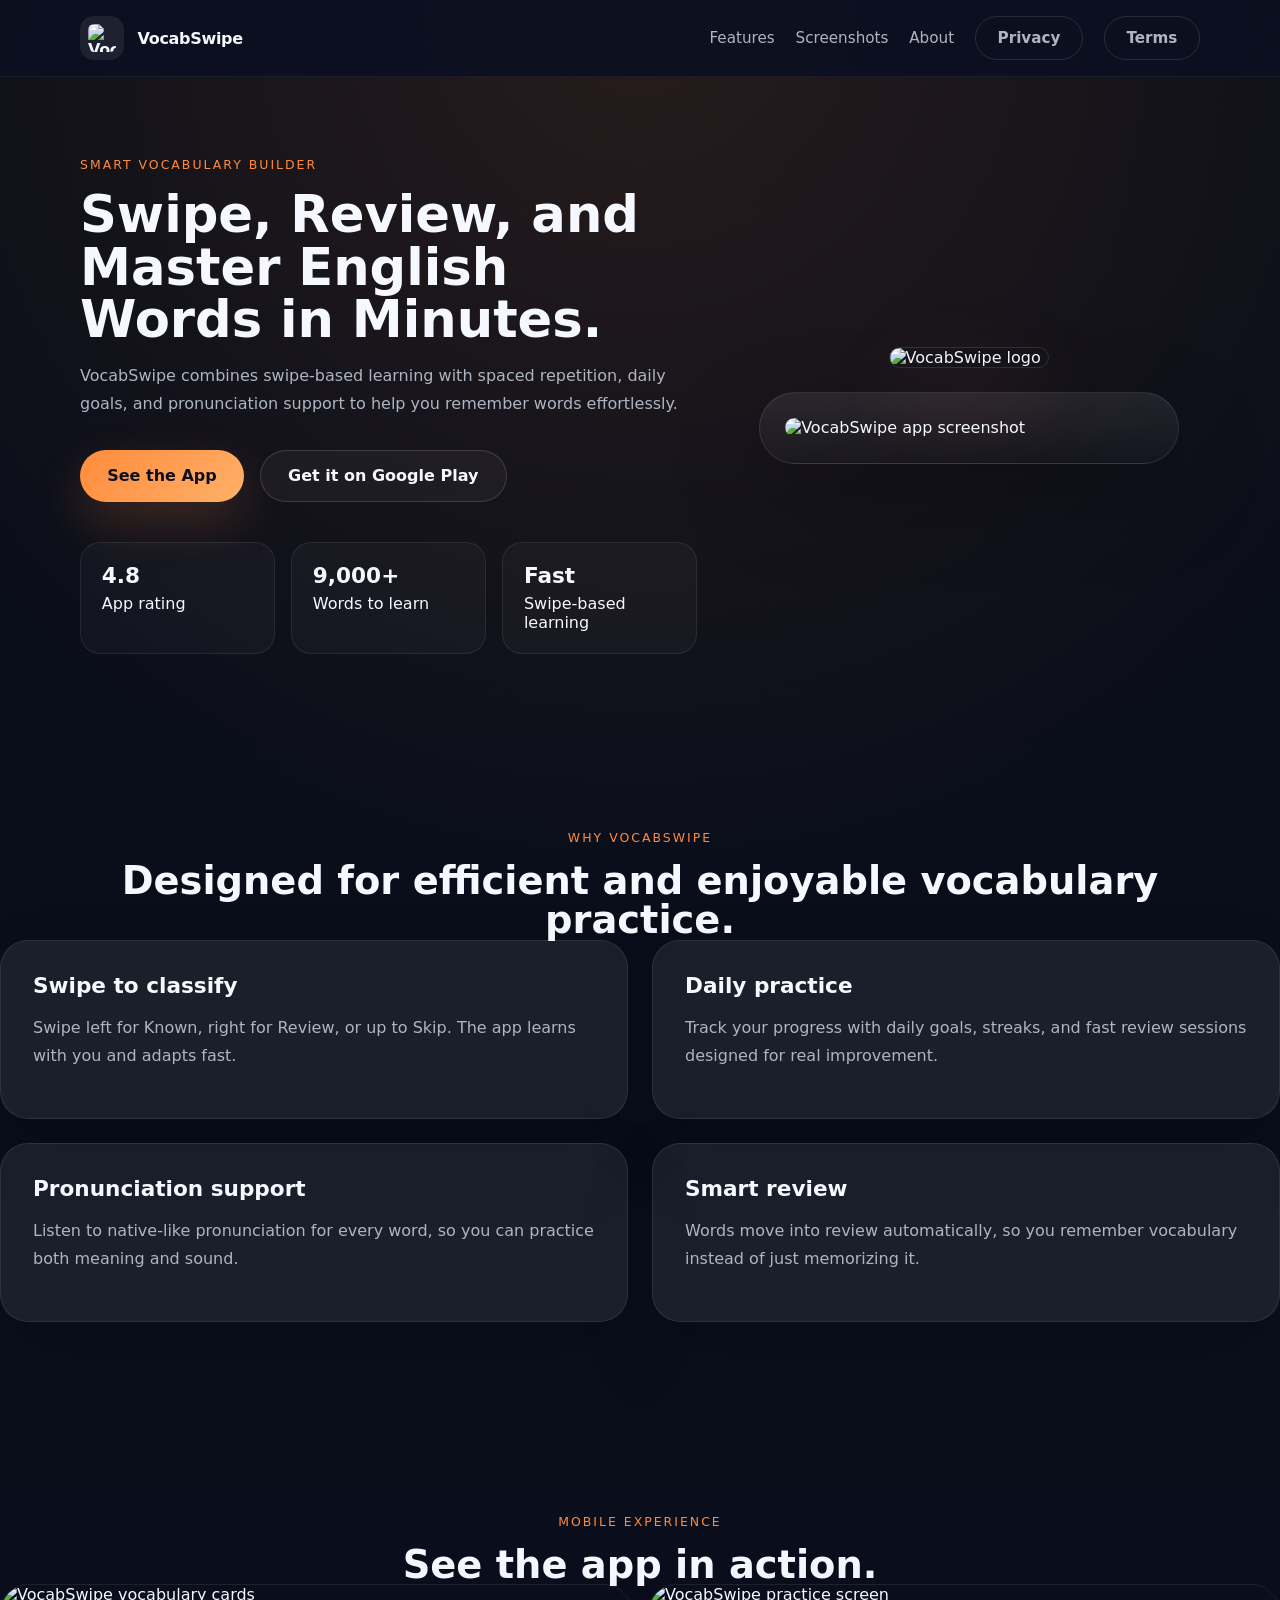
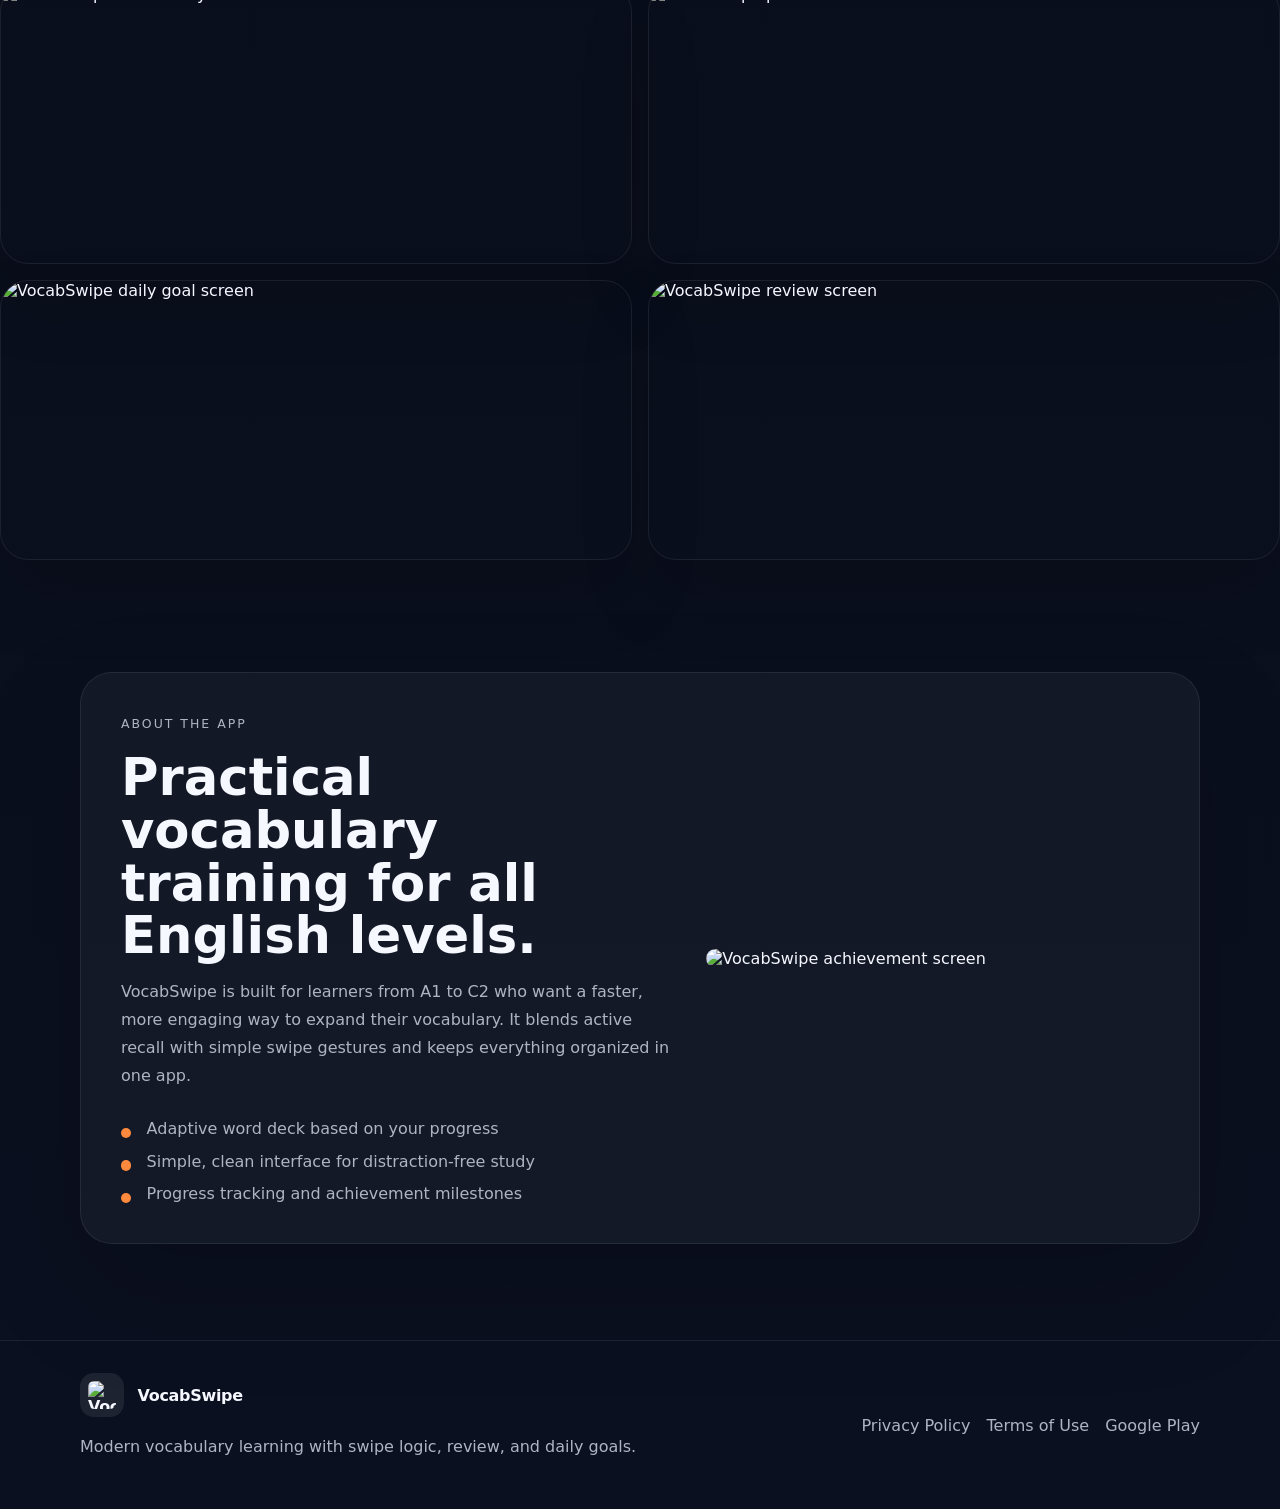
==== index.html @ 90ef7a43 "Add files via upload" ====
<!DOCTYPE html>
<html lang="en">
<head>
  <meta charset="UTF-8" />
  <meta name="viewport" content="width=device-width, initial-scale=1.0" />
  <title>VocabSwipe | Learn English Vocabulary Faster</title>
  <link rel="stylesheet" href="styles.css" />
  <script defer src="script.js"></script>
</head>
<body>
  <header class="topbar">
    <div class="container nav-container">
      <a class="brand" href="#home">
        <img src="assets/vocabswipe-newturuncu.png" alt="VocabSwipe Logo" class="brand-logo" />
        <span>VocabSwipe</span>
      </a>
      <nav class="nav-links" id="navLinks">
        <a href="#features">Features</a>
        <a href="#screenshots">Screenshots</a>
        <a href="#about">About</a>
        <a class="ghost-btn" href="privacy.html">Privacy</a>
        <a class="ghost-btn" href="terms.html">Terms</a>
      </nav>
      <button class="menu-toggle" id="menuToggle" aria-label="Toggle navigation">
        <span></span><span></span><span></span>
      </button>
    </div>
  </header>

  <main>
    <section class="hero" id="home">
      <div class="container hero-grid">
        <div class="hero-copy">
          <p class="eyebrow">Smart vocabulary builder</p>
          <h1>Swipe, Review, and Master English Words in Minutes.</h1>
          <p class="hero-text">VocabSwipe combines swipe-based learning with spaced repetition, daily goals, and pronunciation support to help you remember words effortlessly.</p>
          <div class="hero-actions">
            <a href="#screenshots" class="primary-btn">See the App</a>
            <a href="https://play.google.com/store" class="secondary-btn">Get it on Google Play</a>
          </div>
          <div class="hero-stats">
            <div>
              <strong>4.8</strong>
              <span>App rating</span>
            </div>
            <div>
              <strong>9,000+</strong>
              <span>Words to learn</span>
            </div>
            <div>
              <strong>Fast</strong>
              <span>Swipe-based learning</span>
            </div>
          </div>
        </div>
        <div class="hero-visual">
          <div class="logo-hero">
            <img src="assets/vocabswipe-newturuncu.png" alt="VocabSwipe logo" />
          </div>
          <div class="phone-frame">
            <img src="assets/vs-ss-10.jpg" alt="VocabSwipe app screenshot" />
          </div>
        </div>
      </div>
    </section>

    <section class="features" id="features">
      <div class="container section-head">
        <p class="eyebrow">Why VocabSwipe</p>
        <h2>Designed for efficient and enjoyable vocabulary practice.</h2>
      </div>
      <div class="feature-grid">
        <article>
          <h3>Swipe to classify</h3>
          <p>Swipe left for Known, right for Review, or up to Skip. The app learns with you and adapts fast.</p>
        </article>
        <article>
          <h3>Daily practice</h3>
          <p>Track your progress with daily goals, streaks, and fast review sessions designed for real improvement.</p>
        </article>
        <article>
          <h3>Pronunciation support</h3>
          <p>Listen to native-like pronunciation for every word, so you can practice both meaning and sound.</p>
        </article>
        <article>
          <h3>Smart review</h3>
          <p>Words move into review automatically, so you remember vocabulary instead of just memorizing it.</p>
        </article>
      </div>
    </section>

    <section class="screenshots" id="screenshots">
      <div class="container section-head">
        <p class="eyebrow">Mobile experience</p>
        <h2>See the app in action.</h2>
      </div>
      <div class="screenshot-grid">
        <img src="assets/vs-ss-9.jpg" alt="VocabSwipe vocabulary cards" />
        <img src="assets/vs-ss-10.jpg" alt="VocabSwipe practice screen" />
        <img src="assets/vs-ss-11.jpg" alt="VocabSwipe daily goal screen" />
        <img src="assets/vs-ss-7.jpg" alt="VocabSwipe review screen" />
      </div>
    </section>

    <section class="about" id="about">
      <div class="container about-card">
        <div>
          <p class="eyebrow">About the app</p>
          <h2>Practical vocabulary training for all English levels.</h2>
          <p>VocabSwipe is built for learners from A1 to C2 who want a faster, more engaging way to expand their vocabulary. It blends active recall with simple swipe gestures and keeps everything organized in one app.</p>
          <ul>
            <li>Adaptive word deck based on your progress</li>
            <li>Simple, clean interface for distraction-free study</li>
            <li>Progress tracking and achievement milestones</li>
          </ul>
        </div>
        <div class="about-visual">
          <img src="assets/vs-ss-6.jpg" alt="VocabSwipe achievement screen" />
        </div>
      </div>
    </section>
  </main>

  <footer class="footer">
    <div class="container footer-grid">
      <div>
        <a class="brand" href="#home">
          <img src="assets/vocabswipe-newturuncu.png" alt="VocabSwipe logo" class="brand-logo" />
          <span>VocabSwipe</span>
        </a>
        <p>Modern vocabulary learning with swipe logic, review, and daily goals.</p>
      </div>
      <div class="footer-links">
        <a href="privacy.html">Privacy Policy</a>
        <a href="terms.html">Terms of Use</a>
        <a href="https://play.google.com/store">Google Play</a>
      </div>
    </div>
  </footer>
</body>
</html>
---- styles.css ----
:root {
  color-scheme: dark;
  --bg: #0b1020;
  --panel: rgba(255, 255, 255, 0.07);
  --surface: rgba(255, 255, 255, 0.08);
  --text: #f6f8ff;
  --muted: #adb5c3;
  --accent: #ff8a3d;
  --accent-soft: rgba(255, 138, 61, 0.16);
  --border: rgba(255, 255, 255, 0.08);
  --shadow: 0 32px 90px rgba(0, 0, 0, 0.25);
}

* {
  box-sizing: border-box;
}

html {
  scroll-behavior: smooth;
}

body {
  margin: 0;
  font-family: Inter, ui-sans-serif, system-ui, -apple-system, BlinkMacSystemFont, "Segoe UI", sans-serif;
  background: radial-gradient(circle at top, rgba(255, 138, 61, 0.12), transparent 28%),
              linear-gradient(180deg, #090d18 0%, #0b1020 100%);
  color: var(--text);
}

img {
  max-width: 100%;
  display: block;
}

a {
  color: inherit;
  text-decoration: none;
}

button {
  font: inherit;
}

.container {
  width: min(1120px, calc(100% - 2rem));
  margin: 0 auto;
}

.topbar {
  position: sticky;
  top: 0;
  z-index: 20;
  backdrop-filter: blur(18px);
  background: rgba(11, 16, 32, 0.92);
  border-bottom: 1px solid rgba(255, 255, 255, 0.06);
}

.nav-container {
  display: flex;
  align-items: center;
  justify-content: space-between;
  gap: 1rem;
  padding: 1rem 0;
}

.brand {
  display: inline-flex;
  align-items: center;
  gap: 0.85rem;
  font-weight: 700;
  letter-spacing: -0.02em;
}

.brand-logo {
  width: 44px;
  height: 44px;
  border-radius: 14px;
  object-fit: cover;
  background: rgba(255, 255, 255, 0.08);
  padding: 8px;
}

.nav-links {
  display: flex;
  align-items: center;
  gap: 1.3rem;
}

.nav-links a {
  color: var(--muted);
  font-size: 0.95rem;
  transition: color 0.2s ease;
}

.nav-links a:hover {
  color: var(--text);
}

.menu-toggle {
  display: none;
  background: none;
  border: none;
  cursor: pointer;
  gap: 0.35rem;
  flex-direction: column;
  justify-content: center;
  align-items: center;
  padding: 0.3rem;
}

.menu-toggle span {
  width: 22px;
  height: 2px;
  background: var(--text);
  display: block;
}

.hero {
  padding: 5rem 0 3rem;
}

.hero-grid {
  display: grid;
  gap: 2.5rem;
  grid-template-columns: 1.2fr 0.9fr;
  align-items: center;
}

.eyebrow {
  text-transform: uppercase;
  letter-spacing: 0.16em;
  font-size: 0.78rem;
  color: var(--accent);
  margin: 0 0 1rem;
}

.hero h1,
.section-head h2,
.about-card h2 {
  margin: 0;
  font-size: clamp(2.8rem, 4vw, 4.4rem);
  line-height: 1.03;
}

.hero-text,
.features article p,
.about-card p,
.footer p {
  color: var(--muted);
  line-height: 1.75;
  max-width: 54rem;
}

.hero-actions {
  display: flex;
  flex-wrap: wrap;
  gap: 1rem;
  margin: 2rem 0 2.5rem;
}

.primary-btn,
.secondary-btn,
.ghost-btn {
  display: inline-flex;
  align-items: center;
  justify-content: center;
  padding: 0.95rem 1.7rem;
  border-radius: 999px;
  font-weight: 600;
  transition: transform 0.2s ease, box-shadow 0.2s ease;
}

.primary-btn {
  background: linear-gradient(135deg, #ff8b3c, #ffb069);
  color: #0b1020;
  box-shadow: 0 20px 50px rgba(255, 138, 61, 0.2);
}

.secondary-btn {
  border: 1px solid rgba(255, 255, 255, 0.14);
  color: var(--text);
  background: rgba(255, 255, 255, 0.04);
}

.ghost-btn {
  color: var(--text);
  border: 1px solid rgba(255, 255, 255, 0.12);
  padding: 0.75rem 1.35rem;
}

.primary-btn:hover,
.secondary-btn:hover,
.ghost-btn:hover {
  transform: translateY(-2px);
}

.hero-stats {
  display: grid;
  grid-template-columns: repeat(3, minmax(0, 1fr));
  gap: 1rem;
}

.hero-stats div {
  padding: 1.3rem;
  border: 1px solid rgba(255, 255, 255, 0.08);
  border-radius: 20px;
  background: rgba(255, 255, 255, 0.03);
}

.hero-stats strong {
  display: block;
  font-size: 1.35rem;
  margin-bottom: 0.35rem;
}

.hero-visual {
  display: grid;
  place-items: center;
}

.logo-hero {
  display: flex;
  justify-content: center;
  margin-bottom: 1.5rem;
}

.logo-hero img {
  width: 160px;
  height: auto;
  border-radius: 24px;
  box-shadow: 0 30px 80px rgba(255, 138, 61, 0.18);
  border: 1px solid rgba(255, 255, 255, 0.12);
}

.phone-frame {
  width: min(100%, 420px);
  padding: 1.6rem;
  background: linear-gradient(180deg, rgba(255, 255, 255, 0.08), rgba(255, 255, 255, 0.02));
  border: 1px solid rgba(255, 255, 255, 0.1);
  border-radius: 40px;
  box-shadow: var(--shadow);
}

.phone-frame img {
  border-radius: 28px;
  max-height: 720px;
  width: 100%;
  object-fit: cover;
}

.section-head {
  text-align: center;
  padding-top: 4rem;
}

.section-head h2 {
  font-size: clamp(2rem, 3vw, 3rem);
  margin-top: 0.8rem;
}

.features {
  padding: 4rem 0;
}

.feature-grid {
  display: grid;
  gap: 1.5rem;
  grid-template-columns: repeat(2, minmax(0, 1fr));
}

.features article {
  background: var(--panel);
  border: 1px solid rgba(255, 255, 255, 0.09);
  border-radius: 28px;
  padding: 2rem;
  box-shadow: 0 35px 80px rgba(0, 0, 0, 0.14);
}

.features article h3 {
  margin-top: 0;
  margin-bottom: 0.85rem;
  font-size: 1.35rem;
}

.screenshots {
  padding: 4rem 0 3rem;
}

.screenshot-grid {
  display: grid;
  gap: 1rem;
  grid-template-columns: repeat(2, minmax(0, 1fr));
}

.screenshot-grid img {
  border-radius: 28px;
  border: 1px solid rgba(255, 255, 255, 0.08);
  box-shadow: 0 35px 70px rgba(0, 0, 0, 0.16);
  min-height: 280px;
  object-fit: cover;
}

.about {
  padding: 4rem 0 6rem;
}

.about-card {
  display: grid;
  gap: 2rem;
  grid-template-columns: 1.1fr 0.9fr;
  align-items: center;
  padding: 2.5rem;
  border-radius: 32px;
  background: rgba(255, 255, 255, 0.04);
  border: 1px solid rgba(255, 255, 255, 0.08);
  box-shadow: 0 45px 110px rgba(0, 0, 0, 0.18);
}

.about-card ul {
  list-style: none;
  padding: 0;
  margin: 1.8rem 0 0;
  display: grid;
  gap: 0.85rem;
}

.about-card li {
  position: relative;
  padding-left: 1.6rem;
  color: var(--muted);
}

.about-card li::before {
  content: "";
  position: absolute;
  left: 0;
  top: 0.55rem;
  width: 0.65rem;
  height: 0.65rem;
  border-radius: 50%;
  background: var(--accent);
}

.about-visual {
  width: 100%;
}

.about-visual img {
  border-radius: 30px;
  width: 100%;
  height: auto;
  object-fit: cover;
}

.footer {
  border-top: 1px solid rgba(255, 255, 255, 0.08);
  padding: 2rem 0;
}

.footer-grid {
  display: flex;
  flex-wrap: wrap;
  justify-content: space-between;
  gap: 1.5rem;
}

.footer-links {
  display: flex;
  flex-wrap: wrap;
  gap: 1rem;
  align-items: center;
}

.footer-links a {
  color: var(--muted);
}

@media (max-width: 960px) {
  .hero-grid,
  .feature-grid,
  .about-card {
    grid-template-columns: 1fr;
  }

  .hero-stats {
    grid-template-columns: 1fr;
  }
}

@media (max-width: 720px) {
  .nav-links {
    position: fixed;
    inset: 72px 0 0;
    background: rgba(11, 16, 32, 0.98);
    flex-direction: column;
    padding: 1.5rem;
    gap: 1.5rem;
    transform: translateY(-120%);
    transition: transform 0.25s ease;
    pointer-events: none;
  }

  .nav-links.open {
    transform: translateY(0);
    pointer-events: auto;
  }

  .menu-toggle {
    display: flex;
  }
}
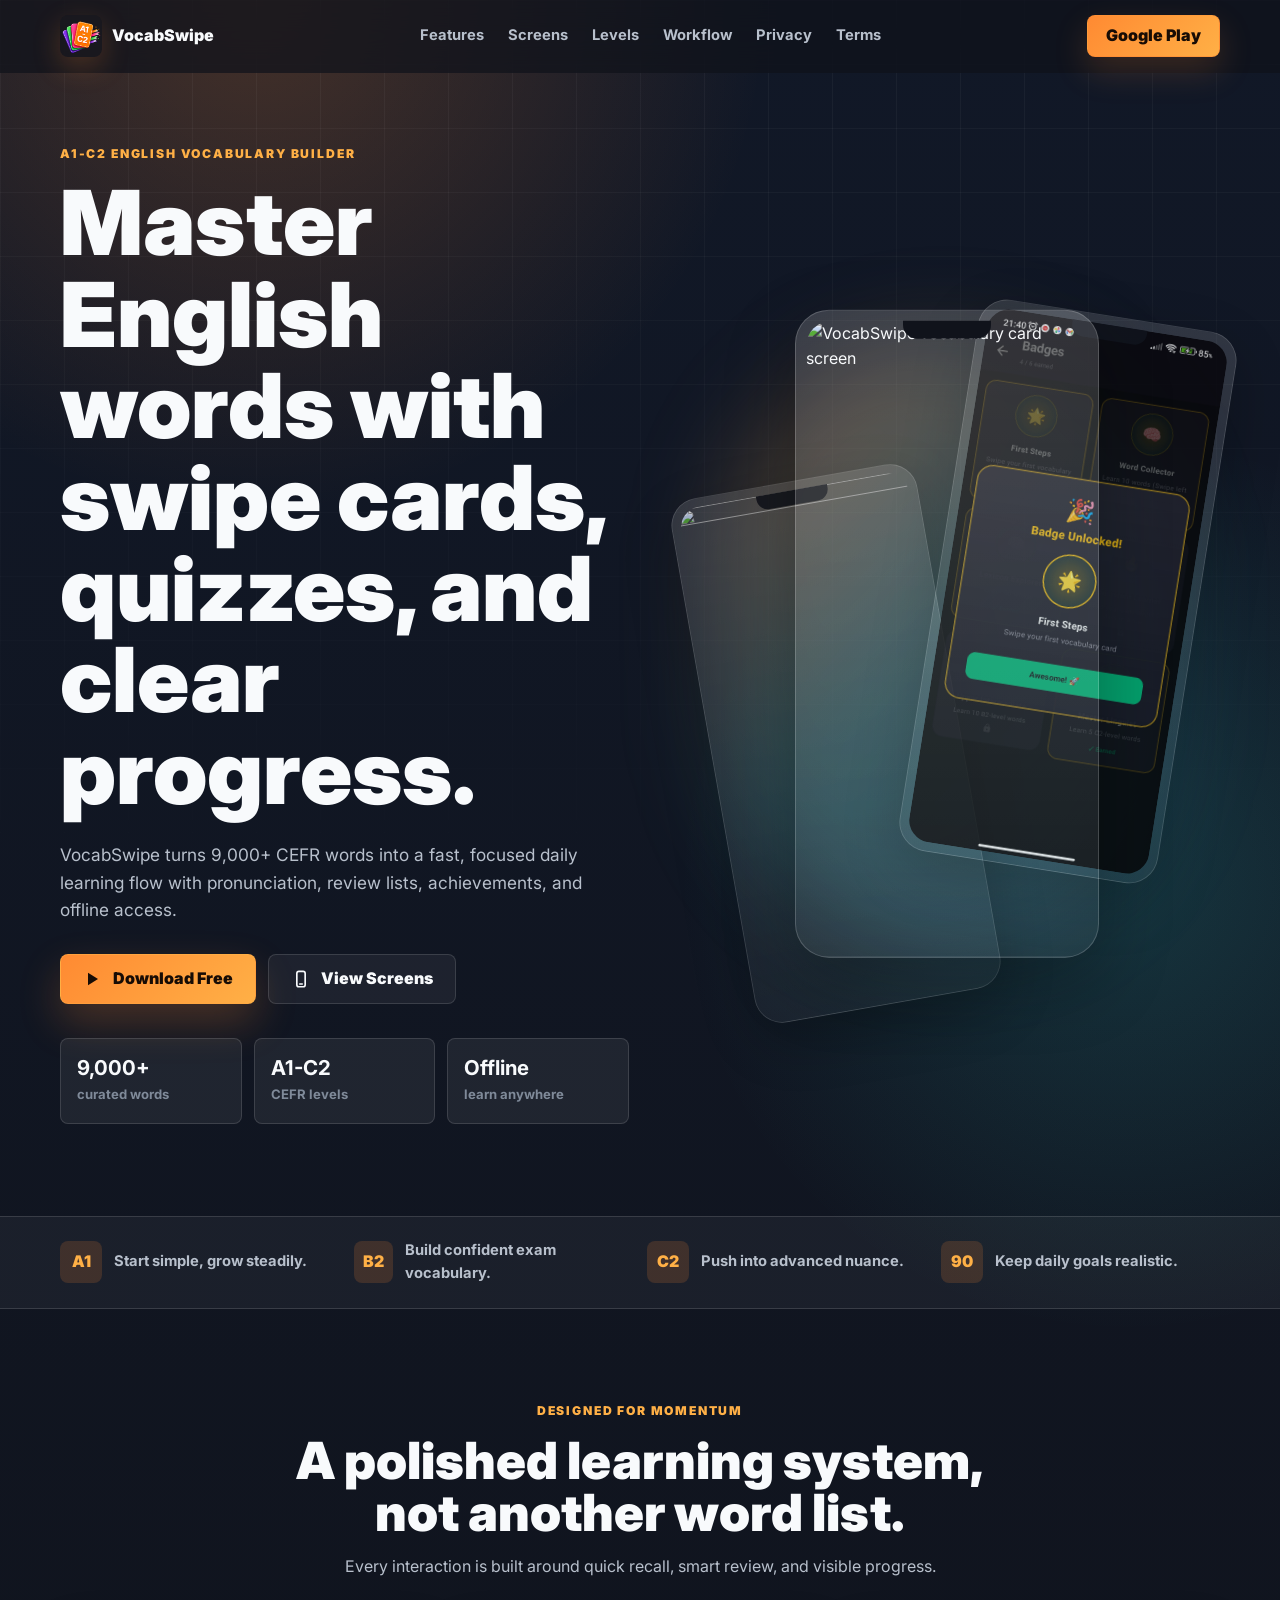
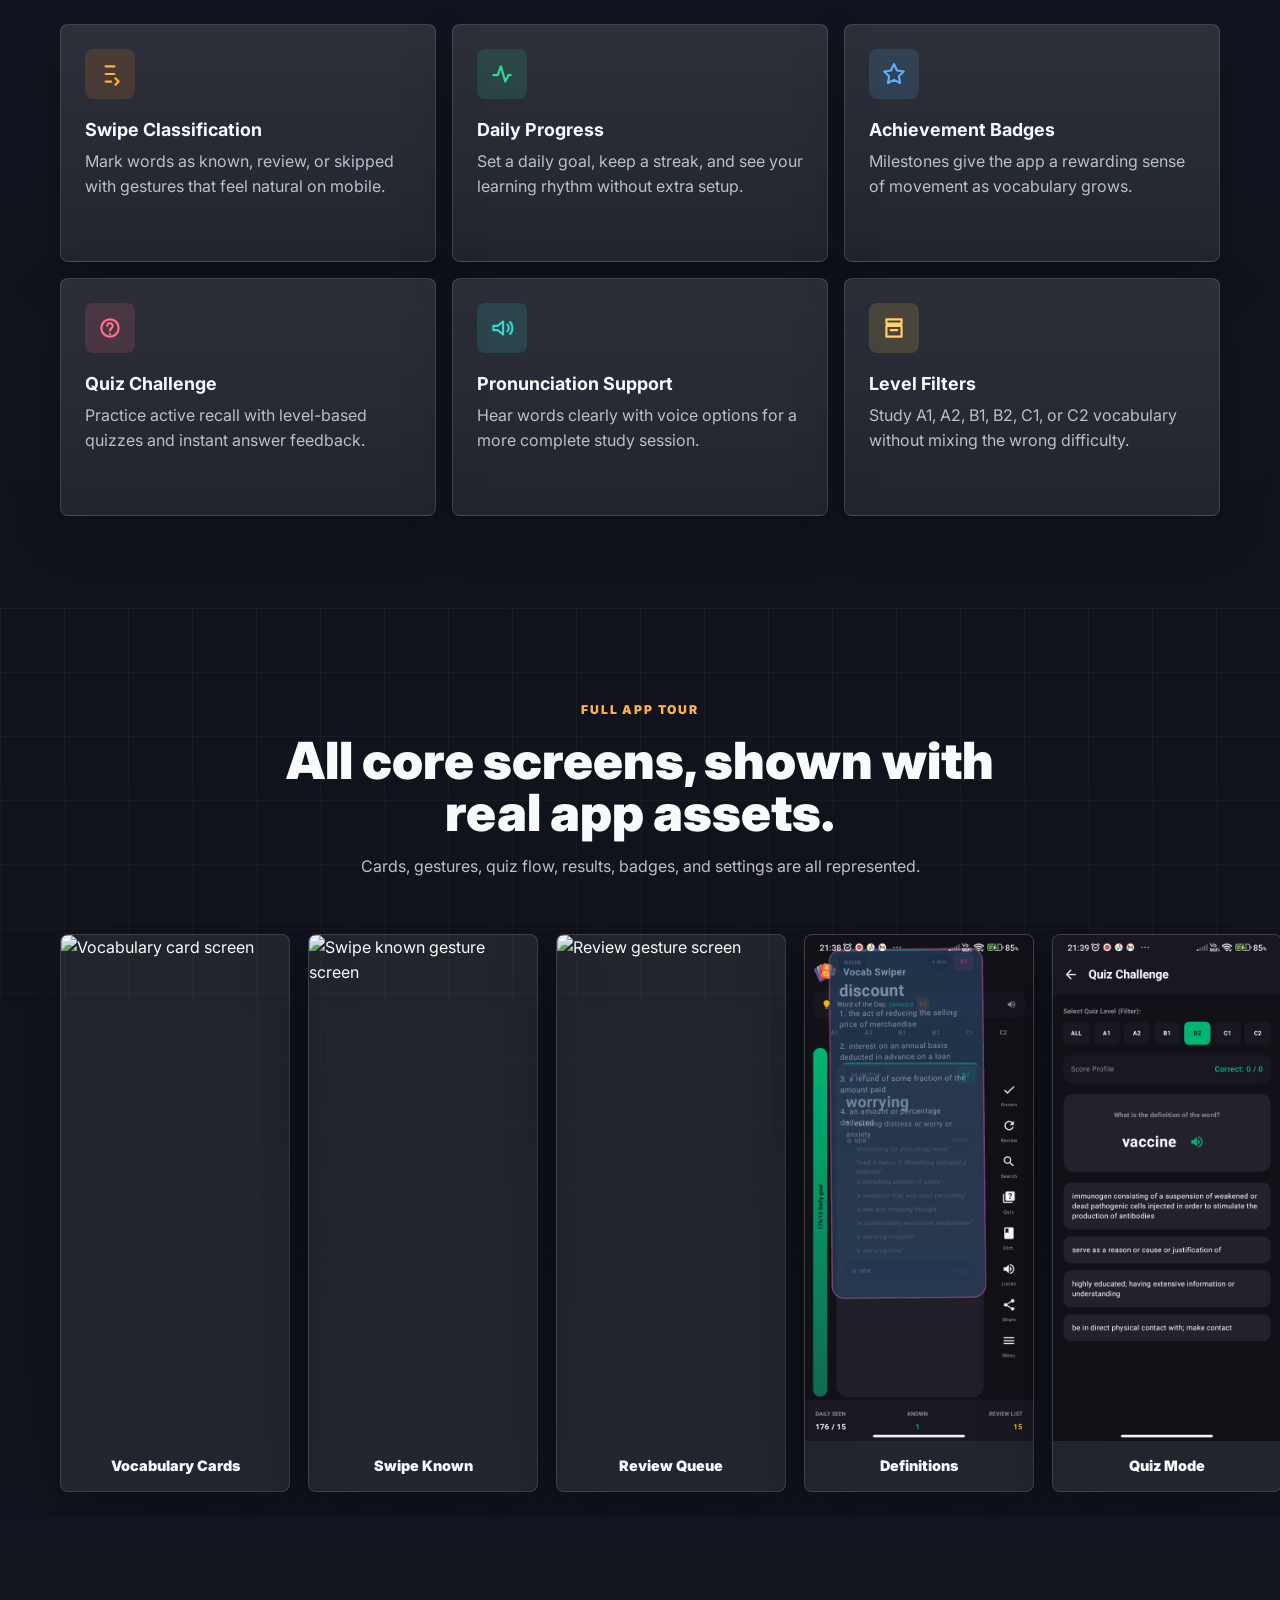
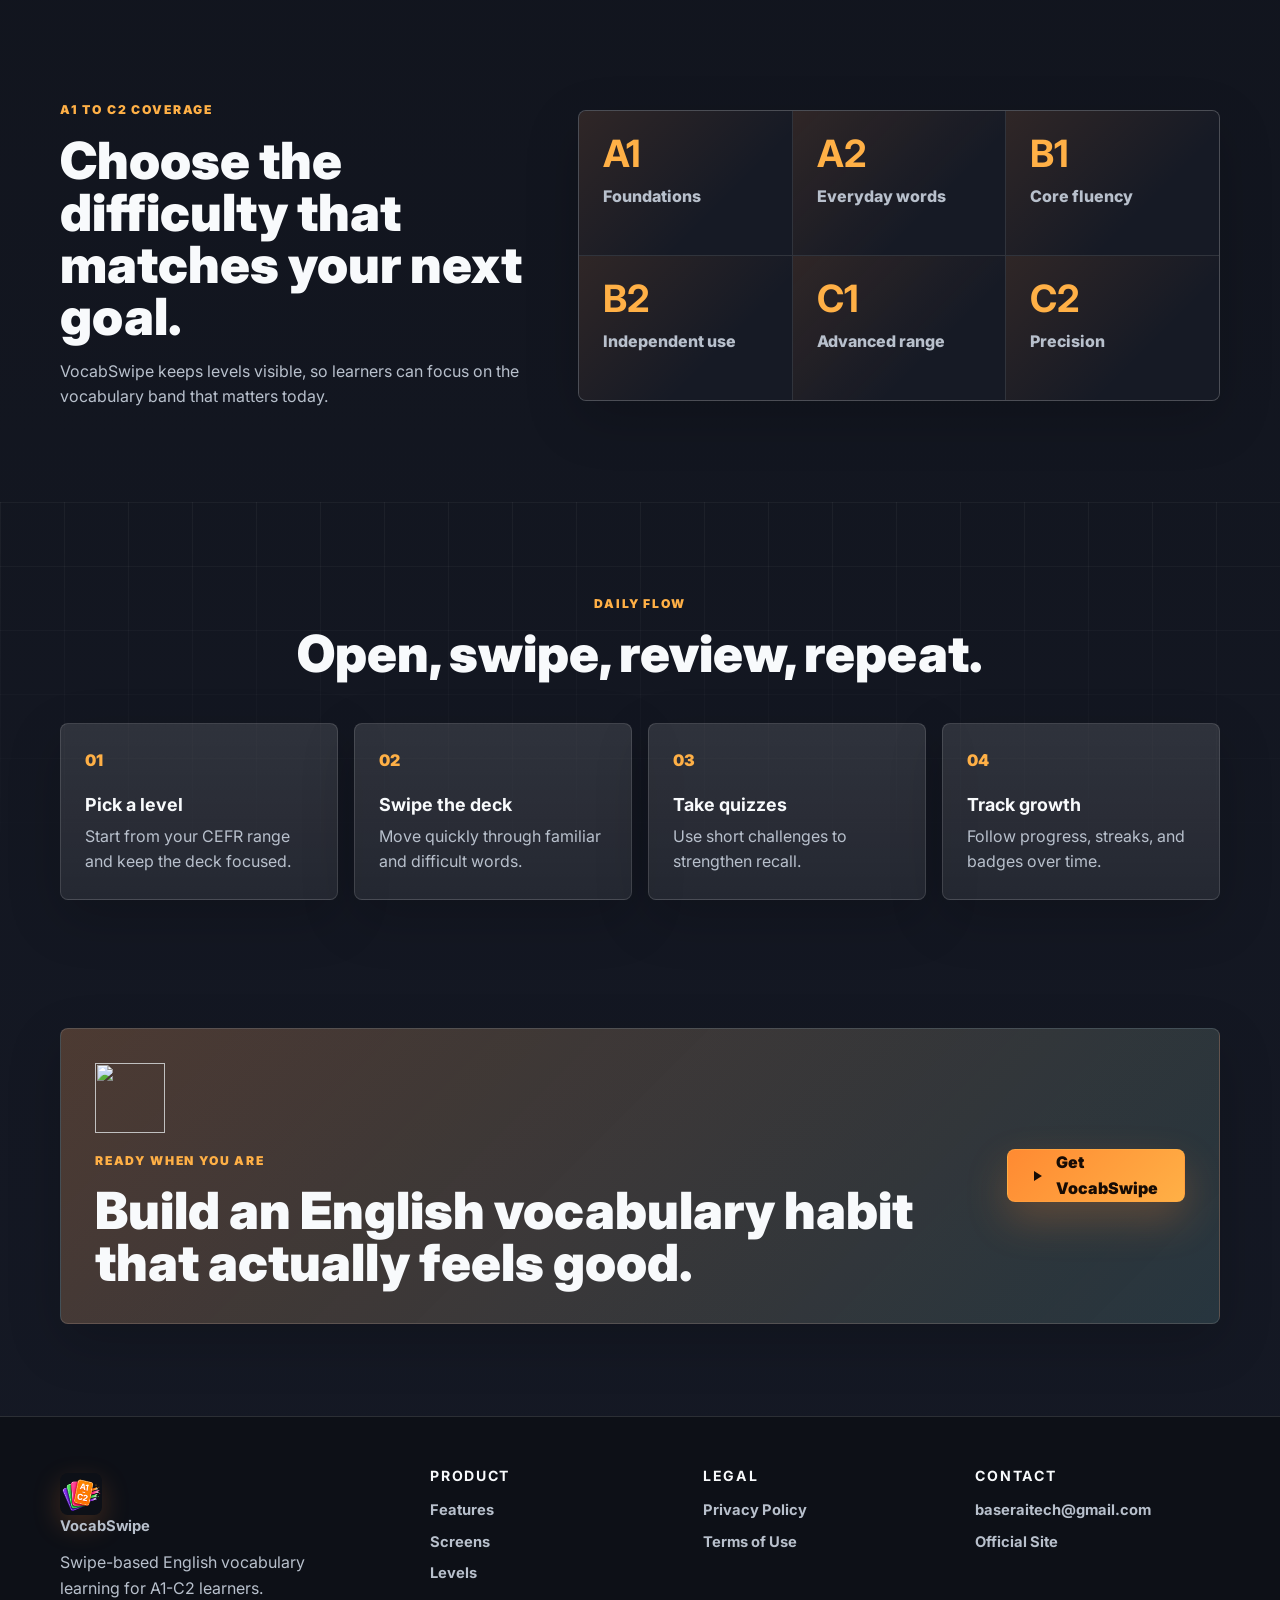
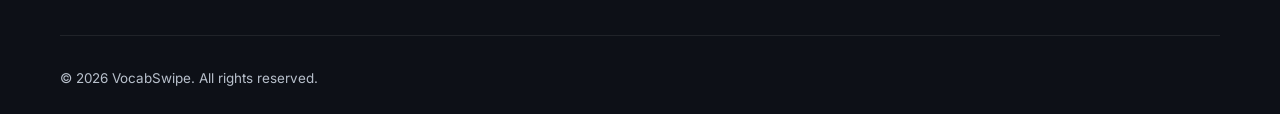
==== commit c8181228: "Add files via upload" ====
--- a/index.html
+++ b/index.html
@@ -1,141 +1,314 @@
-<!DOCTYPE html>
-<html lang="en">
-<head>
-  <meta charset="UTF-8" />
-  <meta name="viewport" content="width=device-width, initial-scale=1.0" />
-  <title>VocabSwipe | Learn English Vocabulary Faster</title>
-  <link rel="stylesheet" href="styles.css" />
-  <script defer src="script.js"></script>
-</head>
-<body>
-  <header class="topbar">
-    <div class="container nav-container">
-      <a class="brand" href="#home">
-        <img src="assets/vocabswipe-newturuncu.png" alt="VocabSwipe Logo" class="brand-logo" />
-        <span>VocabSwipe</span>
-      </a>
-      <nav class="nav-links" id="navLinks">
-        <a href="#features">Features</a>
-        <a href="#screenshots">Screenshots</a>
-        <a href="#about">About</a>
-        <a class="ghost-btn" href="privacy.html">Privacy</a>
-        <a class="ghost-btn" href="terms.html">Terms</a>
-      </nav>
-      <button class="menu-toggle" id="menuToggle" aria-label="Toggle navigation">
-        <span></span><span></span><span></span>
-      </button>
-    </div>
-  </header>
-
-  <main>
-    <section class="hero" id="home">
-      <div class="container hero-grid">
-        <div class="hero-copy">
-          <p class="eyebrow">Smart vocabulary builder</p>
-          <h1>Swipe, Review, and Master English Words in Minutes.</h1>
-          <p class="hero-text">VocabSwipe combines swipe-based learning with spaced repetition, daily goals, and pronunciation support to help you remember words effortlessly.</p>
-          <div class="hero-actions">
-            <a href="#screenshots" class="primary-btn">See the App</a>
-            <a href="https://play.google.com/store" class="secondary-btn">Get it on Google Play</a>
-          </div>
-          <div class="hero-stats">
-            <div>
-              <strong>4.8</strong>
-              <span>App rating</span>
-            </div>
-            <div>
-              <strong>9,000+</strong>
-              <span>Words to learn</span>
-            </div>
-            <div>
-              <strong>Fast</strong>
-              <span>Swipe-based learning</span>
-            </div>
-          </div>
-        </div>
-        <div class="hero-visual">
-          <div class="logo-hero">
-            <img src="assets/vocabswipe-newturuncu.png" alt="VocabSwipe logo" />
-          </div>
-          <div class="phone-frame">
-            <img src="assets/vs-ss-10.jpg" alt="VocabSwipe app screenshot" />
-          </div>
-        </div>
-      </div>
-    </section>
-
-    <section class="features" id="features">
-      <div class="container section-head">
-        <p class="eyebrow">Why VocabSwipe</p>
-        <h2>Designed for efficient and enjoyable vocabulary practice.</h2>
-      </div>
-      <div class="feature-grid">
-        <article>
-          <h3>Swipe to classify</h3>
-          <p>Swipe left for Known, right for Review, or up to Skip. The app learns with you and adapts fast.</p>
-        </article>
-        <article>
-          <h3>Daily practice</h3>
-          <p>Track your progress with daily goals, streaks, and fast review sessions designed for real improvement.</p>
-        </article>
-        <article>
-          <h3>Pronunciation support</h3>
-          <p>Listen to native-like pronunciation for every word, so you can practice both meaning and sound.</p>
-        </article>
-        <article>
-          <h3>Smart review</h3>
-          <p>Words move into review automatically, so you remember vocabulary instead of just memorizing it.</p>
-        </article>
-      </div>
-    </section>
-
-    <section class="screenshots" id="screenshots">
-      <div class="container section-head">
-        <p class="eyebrow">Mobile experience</p>
-        <h2>See the app in action.</h2>
-      </div>
-      <div class="screenshot-grid">
-        <img src="assets/vs-ss-9.jpg" alt="VocabSwipe vocabulary cards" />
-        <img src="assets/vs-ss-10.jpg" alt="VocabSwipe practice screen" />
-        <img src="assets/vs-ss-11.jpg" alt="VocabSwipe daily goal screen" />
-        <img src="assets/vs-ss-7.jpg" alt="VocabSwipe review screen" />
-      </div>
-    </section>
-
-    <section class="about" id="about">
-      <div class="container about-card">
-        <div>
-          <p class="eyebrow">About the app</p>
-          <h2>Practical vocabulary training for all English levels.</h2>
-          <p>VocabSwipe is built for learners from A1 to C2 who want a faster, more engaging way to expand their vocabulary. It blends active recall with simple swipe gestures and keeps everything organized in one app.</p>
-          <ul>
-            <li>Adaptive word deck based on your progress</li>
-            <li>Simple, clean interface for distraction-free study</li>
-            <li>Progress tracking and achievement milestones</li>
-          </ul>
-        </div>
-        <div class="about-visual">
-          <img src="assets/vs-ss-6.jpg" alt="VocabSwipe achievement screen" />
-        </div>
-      </div>
-    </section>
-  </main>
-
-  <footer class="footer">
-    <div class="container footer-grid">
-      <div>
-        <a class="brand" href="#home">
-          <img src="assets/vocabswipe-newturuncu.png" alt="VocabSwipe logo" class="brand-logo" />
-          <span>VocabSwipe</span>
-        </a>
-        <p>Modern vocabulary learning with swipe logic, review, and daily goals.</p>
-      </div>
-      <div class="footer-links">
-        <a href="privacy.html">Privacy Policy</a>
-        <a href="terms.html">Terms of Use</a>
-        <a href="https://play.google.com/store">Google Play</a>
-      </div>
-    </div>
-  </footer>
-</body>
-</html>
+<!DOCTYPE html>
+<html lang="en">
+<head>
+  <meta charset="UTF-8" />
+  <meta name="viewport" content="width=device-width, initial-scale=1.0" />
+  <title>VocabSwipe - A1-C2 English Vocabulary Builder</title>
+  <meta name="description" content="VocabSwipe helps English learners master 9,000+ A1-C2 words with swipe cards, quizzes, pronunciation, progress tracking, badges, and offline learning." />
+  <meta name="theme-color" content="#111827" />
+  <link rel="icon" type="image/png" href="assets/vocabswipe-newturuncu.png" />
+  <link rel="preconnect" href="https://fonts.googleapis.com" />
+  <link rel="preconnect" href="https://fonts.gstatic.com" crossorigin />
+  <link href="https://fonts.googleapis.com/css2?family=Inter:wght@400;500;600;700;800;900&display=swap" rel="stylesheet" />
+  <link rel="stylesheet" href="styles.css" />
+  <script defer src="script.js"></script>
+</head>
+<body>
+  <header class="site-header" id="siteHeader">
+    <div class="container nav-shell">
+      <a class="brand" href="#home" aria-label="VocabSwipe home">
+        <img src="assets/vocabswipe-newturuncu.png" alt="" class="brand-logo" />
+        <span>VocabSwipe</span>
+      </a>
+
+      <nav class="nav-links" id="navLinks" aria-label="Primary navigation">
+        <a href="#features">Features</a>
+        <a href="#screens">Screens</a>
+        <a href="#levels">Levels</a>
+        <a href="#workflow">Workflow</a>
+        <a href="privacy.html">Privacy</a>
+        <a href="terms.html">Terms</a>
+      </nav>
+
+      <a class="header-cta" href="https://play.google.com/apps/testing/com.vocabswipe">Google Play</a>
+
+      <button class="menu-toggle" id="menuToggle" type="button" aria-label="Open menu" aria-expanded="false" aria-controls="navLinks">
+        <span></span>
+        <span></span>
+        <span></span>
+      </button>
+    </div>
+  </header>
+
+  <main>
+    <section class="hero section-band" id="home">
+      <div class="container hero-grid">
+        <div class="hero-copy reveal">
+          <p class="kicker">A1-C2 English Vocabulary Builder</p>
+          <h1>Master English words with swipe cards, quizzes, and clear progress.</h1>
+          <p class="hero-lead">VocabSwipe turns 9,000+ CEFR words into a fast, focused daily learning flow with pronunciation, review lists, achievements, and offline access.</p>
+
+          <div class="hero-actions">
+            <a class="btn btn-primary" href="https://play.google.com/apps/testing/com.vocabswipe" aria-label="Download VocabSwipe on Google Play">
+              <svg viewBox="0 0 24 24" aria-hidden="true"><path d="M6 4.5v15l12-7.5-12-7.5Z"/></svg>
+              Download Free
+            </a>
+            <a class="btn btn-ghost" href="#screens">
+              <svg viewBox="0 0 24 24" aria-hidden="true"><rect x="7" y="2.75" width="10" height="18.5" rx="2.5"/><path d="M10.5 18h3"/></svg>
+              View Screens
+            </a>
+          </div>
+
+          <div class="metric-row" aria-label="VocabSwipe highlights">
+            <div>
+              <strong>9,000+</strong>
+              <span>curated words</span>
+            </div>
+            <div>
+              <strong>A1-C2</strong>
+              <span>CEFR levels</span>
+            </div>
+            <div>
+              <strong>Offline</strong>
+              <span>learn anywhere</span>
+            </div>
+          </div>
+        </div>
+
+        <div class="hero-stage reveal" aria-label="VocabSwipe app preview">
+          <div class="phone phone-main">
+            <img src="assets/vs-ss3.jpg" alt="VocabSwipe vocabulary card screen" />
+          </div>
+          <div class="phone phone-left" aria-hidden="true">
+            <img src="assets/vs-ss4.jpg" alt="" />
+          </div>
+          <div class="phone phone-right" aria-hidden="true">
+            <img src="assets/vs-ss-10.jpg" alt="" />
+          </div>
+          <img class="hero-mark" src="assets/vocabswipe-seffaf.png" alt="" aria-hidden="true" />
+        </div>
+      </div>
+    </section>
+
+    <section class="feature-strip" aria-label="Learning modes">
+      <div class="container strip-grid">
+        <div class="strip-item reveal">
+          <span class="strip-icon">A1</span>
+          <p>Start simple, grow steadily.</p>
+        </div>
+        <div class="strip-item reveal">
+          <span class="strip-icon">B2</span>
+          <p>Build confident exam vocabulary.</p>
+        </div>
+        <div class="strip-item reveal">
+          <span class="strip-icon">C2</span>
+          <p>Push into advanced nuance.</p>
+        </div>
+        <div class="strip-item reveal">
+          <span class="strip-icon">90</span>
+          <p>Keep daily goals realistic.</p>
+        </div>
+      </div>
+    </section>
+
+    <section class="section-block" id="features">
+      <div class="container">
+        <div class="section-heading reveal">
+          <p class="kicker">Designed for momentum</p>
+          <h2>A polished learning system, not another word list.</h2>
+          <p>Every interaction is built around quick recall, smart review, and visible progress.</p>
+        </div>
+
+        <div class="feature-grid">
+          <article class="feature-card reveal">
+            <div class="icon-badge">
+              <svg viewBox="0 0 24 24" aria-hidden="true"><path d="M8 5h8M8 12h8M8 19h5"/><path d="m17 16 3 3-3 3"/></svg>
+            </div>
+            <h3>Swipe Classification</h3>
+            <p>Mark words as known, review, or skipped with gestures that feel natural on mobile.</p>
+          </article>
+          <article class="feature-card reveal">
+            <div class="icon-badge green">
+              <svg viewBox="0 0 24 24" aria-hidden="true"><path d="M4 13h4l3-8 4 14 3-6h2"/></svg>
+            </div>
+            <h3>Daily Progress</h3>
+            <p>Set a daily goal, keep a streak, and see your learning rhythm without extra setup.</p>
+          </article>
+          <article class="feature-card reveal">
+            <div class="icon-badge blue">
+              <svg viewBox="0 0 24 24" aria-hidden="true"><path d="M12 3 14.8 8.8 21 9.7l-4.5 4.4 1.1 6.2L12 17.4l-5.6 2.9 1.1-6.2L3 9.7l6.2-.9L12 3Z"/></svg>
+            </div>
+            <h3>Achievement Badges</h3>
+            <p>Milestones give the app a rewarding sense of movement as vocabulary grows.</p>
+          </article>
+          <article class="feature-card reveal">
+            <div class="icon-badge pink">
+              <svg viewBox="0 0 24 24" aria-hidden="true"><circle cx="12" cy="12" r="8"/><path d="M9.5 10a2.5 2.5 0 1 1 4 2c-1.2.8-1.5 1.2-1.5 2.5"/><path d="M12 17.5h.01"/></svg>
+            </div>
+            <h3>Quiz Challenge</h3>
+            <p>Practice active recall with level-based quizzes and instant answer feedback.</p>
+          </article>
+          <article class="feature-card reveal">
+            <div class="icon-badge teal">
+              <svg viewBox="0 0 24 24" aria-hidden="true"><path d="M4 10v4h4l5 4V6L8 10H4Z"/><path d="M17 9a4 4 0 0 1 0 6"/><path d="M19.5 6.5a8 8 0 0 1 0 11"/></svg>
+            </div>
+            <h3>Pronunciation Support</h3>
+            <p>Hear words clearly with voice options for a more complete study session.</p>
+          </article>
+          <article class="feature-card reveal">
+            <div class="icon-badge amber">
+              <svg viewBox="0 0 24 24" aria-hidden="true"><path d="M5 4h14v4H5zM5 10h14v10H5z"/><path d="M9 14h6"/></svg>
+            </div>
+            <h3>Level Filters</h3>
+            <p>Study A1, A2, B1, B2, C1, or C2 vocabulary without mixing the wrong difficulty.</p>
+          </article>
+        </div>
+      </div>
+    </section>
+
+    <section class="screens-section section-band" id="screens">
+      <div class="container">
+        <div class="section-heading reveal">
+          <p class="kicker">Full app tour</p>
+          <h2>All core screens, shown with real app assets.</h2>
+          <p>Cards, gestures, quiz flow, results, badges, and settings are all represented.</p>
+        </div>
+      </div>
+
+      <div class="screen-rail" aria-label="VocabSwipe screenshots">
+        <article class="screen-card reveal">
+          <img src="assets/vs-ss3.jpg" alt="Vocabulary card screen" loading="lazy" />
+          <span>Vocabulary Cards</span>
+        </article>
+        <article class="screen-card reveal">
+          <img src="assets/vs-ss4.jpg" alt="Swipe known gesture screen" loading="lazy" />
+          <span>Swipe Known</span>
+        </article>
+        <article class="screen-card reveal">
+          <img src="assets/vs-ss5.jpg" alt="Review gesture screen" loading="lazy" />
+          <span>Review Queue</span>
+        </article>
+        <article class="screen-card reveal">
+          <img src="assets/vs-ss-6.jpg" alt="Detailed vocabulary screen" loading="lazy" />
+          <span>Definitions</span>
+        </article>
+        <article class="screen-card reveal">
+          <img src="assets/vs-ss-7.jpg" alt="Quiz question screen" loading="lazy" />
+          <span>Quiz Mode</span>
+        </article>
+        <article class="screen-card reveal">
+          <img src="assets/vs-ss2.jpg" alt="Quiz answer choices screen" loading="lazy" />
+          <span>Answer Choices</span>
+        </article>
+        <article class="screen-card reveal">
+          <img src="assets/vs-ss-9.jpg" alt="Quiz feedback screen" loading="lazy" />
+          <span>Score Feedback</span>
+        </article>
+        <article class="screen-card reveal">
+          <img src="assets/vs-ss-10.jpg" alt="Achievement badge screen" loading="lazy" />
+          <span>Badges</span>
+        </article>
+        <article class="screen-card reveal">
+          <img src="assets/vs-ss-11.jpg" alt="Settings screen" loading="lazy" />
+          <span>Settings</span>
+        </article>
+      </div>
+    </section>
+
+    <section class="level-section section-block" id="levels">
+      <div class="container level-grid">
+        <div class="section-heading left reveal">
+          <p class="kicker">A1 to C2 coverage</p>
+          <h2>Choose the difficulty that matches your next goal.</h2>
+          <p>VocabSwipe keeps levels visible, so learners can focus on the vocabulary band that matters today.</p>
+        </div>
+        <div class="level-board reveal" aria-label="CEFR levels">
+          <div><strong>A1</strong><span>Foundations</span></div>
+          <div><strong>A2</strong><span>Everyday words</span></div>
+          <div><strong>B1</strong><span>Core fluency</span></div>
+          <div><strong>B2</strong><span>Independent use</span></div>
+          <div><strong>C1</strong><span>Advanced range</span></div>
+          <div><strong>C2</strong><span>Precision</span></div>
+        </div>
+      </div>
+    </section>
+
+    <section class="workflow section-band" id="workflow">
+      <div class="container">
+        <div class="section-heading reveal">
+          <p class="kicker">Daily flow</p>
+          <h2>Open, swipe, review, repeat.</h2>
+        </div>
+
+        <div class="workflow-grid">
+          <article class="workflow-step reveal">
+            <span>01</span>
+            <h3>Pick a level</h3>
+            <p>Start from your CEFR range and keep the deck focused.</p>
+          </article>
+          <article class="workflow-step reveal">
+            <span>02</span>
+            <h3>Swipe the deck</h3>
+            <p>Move quickly through familiar and difficult words.</p>
+          </article>
+          <article class="workflow-step reveal">
+            <span>03</span>
+            <h3>Take quizzes</h3>
+            <p>Use short challenges to strengthen recall.</p>
+          </article>
+          <article class="workflow-step reveal">
+            <span>04</span>
+            <h3>Track growth</h3>
+            <p>Follow progress, streaks, and badges over time.</p>
+          </article>
+        </div>
+      </div>
+    </section>
+
+    <section class="cta-section">
+      <div class="container cta-panel reveal">
+        <div>
+          <img src="assets/vocabswipe-seffaf.png" alt="" class="cta-logo" />
+          <p class="kicker">Ready when you are</p>
+          <h2>Build an English vocabulary habit that actually feels good.</h2>
+        </div>
+        <a class="btn btn-primary" href="https://play.google.com/apps/testing/com.vocabswipe">
+          <svg viewBox="0 0 24 24" aria-hidden="true"><path d="M6 4.5v15l12-7.5-12-7.5Z"/></svg>
+          Get VocabSwipe
+        </a>
+      </div>
+    </section>
+  </main>
+
+  <footer class="site-footer">
+    <div class="container footer-grid">
+      <div>
+        <a class="brand" href="#home">
+          <img src="assets/vocabswipe-newturuncu.png" alt="" class="brand-logo" />
+          <span>VocabSwipe</span>
+        </a>
+        <p>Swipe-based English vocabulary learning for A1-C2 learners.</p>
+      </div>
+      <div>
+        <h2>Product</h2>
+        <a href="#features">Features</a>
+        <a href="#screens">Screens</a>
+        <a href="#levels">Levels</a>
+      </div>
+      <div>
+        <h2>Legal</h2>
+        <a href="privacy.html">Privacy Policy</a>
+        <a href="terms.html">Terms of Use</a>
+      </div>
+      <div>
+        <h2>Contact</h2>
+        <a href="mailto:baseraitech@gmail.com">baseraitech@gmail.com</a>
+        <a href="https://baseraitech.github.io/vocabswipe/">Official Site</a>
+      </div>
+    </div>
+    <div class="container copyright">
+      <p>&copy; 2026 VocabSwipe. All rights reserved.</p>
+    </div>
+  </footer>
+</body>
+</html>
--- a/styles.css
+++ b/styles.css
@@ -1,411 +1,920 @@
-:root {
-  color-scheme: dark;
-  --bg: #0b1020;
-  --panel: rgba(255, 255, 255, 0.07);
-  --surface: rgba(255, 255, 255, 0.08);
-  --text: #f6f8ff;
-  --muted: #adb5c3;
-  --accent: #ff8a3d;
-  --accent-soft: rgba(255, 138, 61, 0.16);
-  --border: rgba(255, 255, 255, 0.08);
-  --shadow: 0 32px 90px rgba(0, 0, 0, 0.25);
-}
-
-* {
-  box-sizing: border-box;
-}
-
-html {
-  scroll-behavior: smooth;
-}
-
-body {
-  margin: 0;
-  font-family: Inter, ui-sans-serif, system-ui, -apple-system, BlinkMacSystemFont, "Segoe UI", sans-serif;
-  background: radial-gradient(circle at top, rgba(255, 138, 61, 0.12), transparent 28%),
-              linear-gradient(180deg, #090d18 0%, #0b1020 100%);
-  color: var(--text);
-}
-
-img {
-  max-width: 100%;
-  display: block;
-}
-
-a {
-  color: inherit;
-  text-decoration: none;
-}
-
-button {
-  font: inherit;
-}
-
-.container {
-  width: min(1120px, calc(100% - 2rem));
-  margin: 0 auto;
-}
-
-.topbar {
-  position: sticky;
-  top: 0;
-  z-index: 20;
-  backdrop-filter: blur(18px);
-  background: rgba(11, 16, 32, 0.92);
-  border-bottom: 1px solid rgba(255, 255, 255, 0.06);
-}
-
-.nav-container {
-  display: flex;
-  align-items: center;
-  justify-content: space-between;
-  gap: 1rem;
-  padding: 1rem 0;
-}
-
-.brand {
-  display: inline-flex;
-  align-items: center;
-  gap: 0.85rem;
-  font-weight: 700;
-  letter-spacing: -0.02em;
-}
-
-.brand-logo {
-  width: 44px;
-  height: 44px;
-  border-radius: 14px;
-  object-fit: cover;
-  background: rgba(255, 255, 255, 0.08);
-  padding: 8px;
-}
-
-.nav-links {
-  display: flex;
-  align-items: center;
-  gap: 1.3rem;
-}
-
-.nav-links a {
-  color: var(--muted);
-  font-size: 0.95rem;
-  transition: color 0.2s ease;
-}
-
-.nav-links a:hover {
-  color: var(--text);
-}
-
-.menu-toggle {
-  display: none;
-  background: none;
-  border: none;
-  cursor: pointer;
-  gap: 0.35rem;
-  flex-direction: column;
-  justify-content: center;
-  align-items: center;
-  padding: 0.3rem;
-}
-
-.menu-toggle span {
-  width: 22px;
-  height: 2px;
-  background: var(--text);
-  display: block;
-}
-
-.hero {
-  padding: 5rem 0 3rem;
-}
-
-.hero-grid {
-  display: grid;
-  gap: 2.5rem;
-  grid-template-columns: 1.2fr 0.9fr;
-  align-items: center;
-}
-
-.eyebrow {
-  text-transform: uppercase;
-  letter-spacing: 0.16em;
-  font-size: 0.78rem;
-  color: var(--accent);
-  margin: 0 0 1rem;
-}
-
-.hero h1,
-.section-head h2,
-.about-card h2 {
-  margin: 0;
-  font-size: clamp(2.8rem, 4vw, 4.4rem);
-  line-height: 1.03;
-}
-
-.hero-text,
-.features article p,
-.about-card p,
-.footer p {
-  color: var(--muted);
-  line-height: 1.75;
-  max-width: 54rem;
-}
-
-.hero-actions {
-  display: flex;
-  flex-wrap: wrap;
-  gap: 1rem;
-  margin: 2rem 0 2.5rem;
-}
-
-.primary-btn,
-.secondary-btn,
-.ghost-btn {
-  display: inline-flex;
-  align-items: center;
-  justify-content: center;
-  padding: 0.95rem 1.7rem;
-  border-radius: 999px;
-  font-weight: 600;
-  transition: transform 0.2s ease, box-shadow 0.2s ease;
-}
-
-.primary-btn {
-  background: linear-gradient(135deg, #ff8b3c, #ffb069);
-  color: #0b1020;
-  box-shadow: 0 20px 50px rgba(255, 138, 61, 0.2);
-}
-
-.secondary-btn {
-  border: 1px solid rgba(255, 255, 255, 0.14);
-  color: var(--text);
-  background: rgba(255, 255, 255, 0.04);
-}
-
-.ghost-btn {
-  color: var(--text);
-  border: 1px solid rgba(255, 255, 255, 0.12);
-  padding: 0.75rem 1.35rem;
-}
-
-.primary-btn:hover,
-.secondary-btn:hover,
-.ghost-btn:hover {
-  transform: translateY(-2px);
-}
-
-.hero-stats {
-  display: grid;
-  grid-template-columns: repeat(3, minmax(0, 1fr));
-  gap: 1rem;
-}
-
-.hero-stats div {
-  padding: 1.3rem;
-  border: 1px solid rgba(255, 255, 255, 0.08);
-  border-radius: 20px;
-  background: rgba(255, 255, 255, 0.03);
-}
-
-.hero-stats strong {
-  display: block;
-  font-size: 1.35rem;
-  margin-bottom: 0.35rem;
-}
-
-.hero-visual {
-  display: grid;
-  place-items: center;
-}
-
-.logo-hero {
-  display: flex;
-  justify-content: center;
-  margin-bottom: 1.5rem;
-}
-
-.logo-hero img {
-  width: 160px;
-  height: auto;
-  border-radius: 24px;
-  box-shadow: 0 30px 80px rgba(255, 138, 61, 0.18);
-  border: 1px solid rgba(255, 255, 255, 0.12);
-}
-
-.phone-frame {
-  width: min(100%, 420px);
-  padding: 1.6rem;
-  background: linear-gradient(180deg, rgba(255, 255, 255, 0.08), rgba(255, 255, 255, 0.02));
-  border: 1px solid rgba(255, 255, 255, 0.1);
-  border-radius: 40px;
-  box-shadow: var(--shadow);
-}
-
-.phone-frame img {
-  border-radius: 28px;
-  max-height: 720px;
-  width: 100%;
-  object-fit: cover;
-}
-
-.section-head {
-  text-align: center;
-  padding-top: 4rem;
-}
-
-.section-head h2 {
-  font-size: clamp(2rem, 3vw, 3rem);
-  margin-top: 0.8rem;
-}
-
-.features {
-  padding: 4rem 0;
-}
-
-.feature-grid {
-  display: grid;
-  gap: 1.5rem;
-  grid-template-columns: repeat(2, minmax(0, 1fr));
-}
-
-.features article {
-  background: var(--panel);
-  border: 1px solid rgba(255, 255, 255, 0.09);
-  border-radius: 28px;
-  padding: 2rem;
-  box-shadow: 0 35px 80px rgba(0, 0, 0, 0.14);
-}
-
-.features article h3 {
-  margin-top: 0;
-  margin-bottom: 0.85rem;
-  font-size: 1.35rem;
-}
-
-.screenshots {
-  padding: 4rem 0 3rem;
-}
-
-.screenshot-grid {
-  display: grid;
-  gap: 1rem;
-  grid-template-columns: repeat(2, minmax(0, 1fr));
-}
-
-.screenshot-grid img {
-  border-radius: 28px;
-  border: 1px solid rgba(255, 255, 255, 0.08);
-  box-shadow: 0 35px 70px rgba(0, 0, 0, 0.16);
-  min-height: 280px;
-  object-fit: cover;
-}
-
-.about {
-  padding: 4rem 0 6rem;
-}
-
-.about-card {
-  display: grid;
-  gap: 2rem;
-  grid-template-columns: 1.1fr 0.9fr;
-  align-items: center;
-  padding: 2.5rem;
-  border-radius: 32px;
-  background: rgba(255, 255, 255, 0.04);
-  border: 1px solid rgba(255, 255, 255, 0.08);
-  box-shadow: 0 45px 110px rgba(0, 0, 0, 0.18);
-}
-
-.about-card ul {
-  list-style: none;
-  padding: 0;
-  margin: 1.8rem 0 0;
-  display: grid;
-  gap: 0.85rem;
-}
-
-.about-card li {
-  position: relative;
-  padding-left: 1.6rem;
-  color: var(--muted);
-}
-
-.about-card li::before {
-  content: "";
-  position: absolute;
-  left: 0;
-  top: 0.55rem;
-  width: 0.65rem;
-  height: 0.65rem;
-  border-radius: 50%;
-  background: var(--accent);
-}
-
-.about-visual {
-  width: 100%;
-}
-
-.about-visual img {
-  border-radius: 30px;
-  width: 100%;
-  height: auto;
-  object-fit: cover;
-}
-
-.footer {
-  border-top: 1px solid rgba(255, 255, 255, 0.08);
-  padding: 2rem 0;
-}
-
-.footer-grid {
-  display: flex;
-  flex-wrap: wrap;
-  justify-content: space-between;
-  gap: 1.5rem;
-}
-
-.footer-links {
-  display: flex;
-  flex-wrap: wrap;
-  gap: 1rem;
-  align-items: center;
-}
-
-.footer-links a {
-  color: var(--muted);
-}
-
-@media (max-width: 960px) {
-  .hero-grid,
-  .feature-grid,
-  .about-card {
-    grid-template-columns: 1fr;
-  }
-
-  .hero-stats {
-    grid-template-columns: 1fr;
-  }
-}
-
-@media (max-width: 720px) {
-  .nav-links {
-    position: fixed;
-    inset: 72px 0 0;
-    background: rgba(11, 16, 32, 0.98);
-    flex-direction: column;
-    padding: 1.5rem;
-    gap: 1.5rem;
-    transform: translateY(-120%);
-    transition: transform 0.25s ease;
-    pointer-events: none;
-  }
-
-  .nav-links.open {
-    transform: translateY(0);
-    pointer-events: auto;
-  }
-
-  .menu-toggle {
-    display: flex;
-  }
-}
+:root {
+  color-scheme: dark;
+  --ink: #f8fafc;
+  --muted: #b8c0cc;
+  --soft: #7f8a99;
+  --line: rgba(255, 255, 255, 0.13);
+  --panel: rgba(255, 255, 255, 0.075);
+  --panel-strong: rgba(255, 255, 255, 0.12);
+  --night: #10131b;
+  --night-2: #151925;
+  --orange: #ff8a32;
+  --orange-2: #ffb046;
+  --green: #30d69d;
+  --blue: #5ab0ff;
+  --pink: #ff6f91;
+  --teal: #33d6d0;
+  --amber: #ffd166;
+  --shadow: 0 24px 70px rgba(0, 0, 0, 0.32);
+  --header-h: 72px;
+}
+
+*,
+*::before,
+*::after {
+  box-sizing: border-box;
+}
+
+html {
+  scroll-behavior: smooth;
+  -webkit-text-size-adjust: 100%;
+  overflow-x: clip;
+}
+
+body {
+  margin: 0;
+  min-width: 320px;
+  font-family: Inter, ui-sans-serif, system-ui, -apple-system, BlinkMacSystemFont, "Segoe UI", sans-serif;
+  background:
+    radial-gradient(circle at 20% 0%, rgba(255, 138, 50, 0.22), transparent 32rem),
+    radial-gradient(circle at 88% 18%, rgba(51, 214, 208, 0.16), transparent 28rem),
+    linear-gradient(180deg, #111827 0%, #10131b 48%, #151925 100%);
+  color: var(--ink);
+  line-height: 1.6;
+  overflow-x: hidden;
+}
+
+body.menu-open {
+  overflow: hidden;
+}
+
+img,
+svg {
+  display: block;
+}
+
+img {
+  max-width: 100%;
+}
+
+a {
+  color: inherit;
+  text-decoration: none;
+}
+
+button {
+  border: 0;
+  font: inherit;
+}
+
+.container {
+  width: min(1160px, calc(100% - 32px));
+  margin-inline: auto;
+}
+
+.site-header {
+  position: fixed;
+  inset: 0 0 auto;
+  z-index: 50;
+  border-bottom: 1px solid transparent;
+  background: rgba(16, 19, 27, 0.72);
+  backdrop-filter: blur(18px);
+  -webkit-backdrop-filter: blur(18px);
+  transition: background 180ms ease, border-color 180ms ease, box-shadow 180ms ease;
+}
+
+.site-header.is-scrolled {
+  border-color: var(--line);
+  background: rgba(16, 19, 27, 0.92);
+  box-shadow: 0 10px 40px rgba(0, 0, 0, 0.22);
+}
+
+.nav-shell {
+  min-height: var(--header-h);
+  display: flex;
+  align-items: center;
+  justify-content: space-between;
+  gap: 20px;
+}
+
+.brand {
+  display: inline-flex;
+  align-items: center;
+  gap: 10px;
+  min-width: max-content;
+  font-weight: 900;
+  letter-spacing: 0;
+}
+
+.brand-logo {
+  width: 42px;
+  height: 42px;
+  border-radius: 8px;
+  object-fit: cover;
+  box-shadow: 0 10px 28px rgba(255, 138, 50, 0.22);
+}
+
+.nav-links {
+  display: flex;
+  align-items: center;
+  justify-content: center;
+  gap: 24px;
+  color: var(--muted);
+  font-size: 0.92rem;
+  font-weight: 700;
+}
+
+.nav-links a,
+.site-footer a {
+  transition: color 160ms ease;
+}
+
+.nav-links a:hover,
+.site-footer a:hover {
+  color: var(--orange-2);
+}
+
+.header-cta {
+  display: inline-flex;
+  align-items: center;
+  justify-content: center;
+  min-height: 42px;
+  padding: 0 18px;
+  border: 1px solid rgba(255, 138, 50, 0.45);
+  border-radius: 8px;
+  color: #170c05;
+  background: linear-gradient(135deg, var(--orange), var(--orange-2));
+  font-weight: 900;
+  box-shadow: 0 14px 34px rgba(255, 138, 50, 0.18);
+}
+
+.menu-toggle {
+  display: none;
+  width: 44px;
+  height: 44px;
+  border-radius: 8px;
+  background: var(--panel);
+  color: var(--ink);
+  cursor: pointer;
+  align-items: center;
+  justify-content: center;
+  flex-direction: column;
+  gap: 5px;
+}
+
+.menu-toggle span {
+  width: 21px;
+  height: 2px;
+  border-radius: 2px;
+  background: currentColor;
+  transition: transform 180ms ease, opacity 180ms ease;
+}
+
+.menu-toggle.is-open span:nth-child(1) {
+  transform: translateY(7px) rotate(45deg);
+}
+
+.menu-toggle.is-open span:nth-child(2) {
+  opacity: 0;
+}
+
+.menu-toggle.is-open span:nth-child(3) {
+  transform: translateY(-7px) rotate(-45deg);
+}
+
+.section-band,
+.section-block {
+  position: relative;
+}
+
+.section-block {
+  padding: 92px 0;
+}
+
+.section-band {
+  padding: 92px 0;
+}
+
+.hero {
+  padding-top: calc(var(--header-h) + 72px);
+  min-height: 100svh;
+  display: flex;
+  align-items: center;
+}
+
+.hero::before,
+.screens-section::before,
+.workflow::before {
+  content: "";
+  position: absolute;
+  inset: 0;
+  background-image:
+    linear-gradient(rgba(255, 255, 255, 0.045) 1px, transparent 1px),
+    linear-gradient(90deg, rgba(255, 255, 255, 0.045) 1px, transparent 1px);
+  background-size: 64px 64px;
+  mask-image: linear-gradient(to bottom, black, transparent 78%);
+  pointer-events: none;
+}
+
+.hero-grid {
+  position: relative;
+  display: grid;
+  grid-template-columns: minmax(0, 1.02fr) minmax(360px, 0.98fr);
+  align-items: center;
+  gap: 44px;
+}
+
+.kicker {
+  margin: 0 0 14px;
+  color: var(--orange-2);
+  font-size: 0.76rem;
+  font-weight: 900;
+  letter-spacing: 0.15em;
+  text-transform: uppercase;
+}
+
+.hero h1,
+.section-heading h2,
+.cta-panel h2 {
+  margin: 0;
+  letter-spacing: 0;
+  line-height: 1.02;
+}
+
+.hero h1 {
+  max-width: 760px;
+  font-size: clamp(2.9rem, 7vw, 5.85rem);
+  font-weight: 900;
+}
+
+.hero-lead {
+  max-width: 620px;
+  margin: 24px 0 0;
+  color: var(--muted);
+  font-size: 1.08rem;
+}
+
+.hero-actions {
+  display: flex;
+  flex-wrap: wrap;
+  gap: 12px;
+  margin-top: 30px;
+}
+
+.btn {
+  display: inline-flex;
+  align-items: center;
+  justify-content: center;
+  gap: 10px;
+  min-height: 50px;
+  padding: 0 22px;
+  border-radius: 8px;
+  font-weight: 900;
+  transition: transform 160ms ease, border-color 160ms ease, background 160ms ease;
+}
+
+.btn:hover {
+  transform: translateY(-2px);
+}
+
+.btn svg {
+  width: 20px;
+  height: 20px;
+  fill: none;
+  stroke: currentColor;
+  stroke-width: 2;
+  stroke-linecap: round;
+  stroke-linejoin: round;
+}
+
+.btn-primary {
+  border: 1px solid rgba(255, 176, 70, 0.45);
+  background: linear-gradient(135deg, var(--orange), var(--orange-2));
+  color: #170c05;
+  box-shadow: 0 18px 42px rgba(255, 138, 50, 0.24);
+}
+
+.btn-primary svg {
+  fill: currentColor;
+  stroke: none;
+}
+
+.btn-ghost {
+  border: 1px solid var(--line);
+  background: rgba(255, 255, 255, 0.055);
+  color: var(--ink);
+}
+
+.metric-row {
+  display: grid;
+  grid-template-columns: repeat(3, minmax(0, 1fr));
+  gap: 12px;
+  max-width: 620px;
+  margin-top: 34px;
+}
+
+.metric-row div {
+  padding: 18px 16px;
+  border: 1px solid var(--line);
+  border-radius: 8px;
+  background: rgba(255, 255, 255, 0.065);
+}
+
+.metric-row strong {
+  display: block;
+  color: var(--ink);
+  font-size: 1.28rem;
+  line-height: 1.1;
+}
+
+.metric-row span {
+  display: block;
+  margin-top: 4px;
+  color: var(--soft);
+  font-size: 0.82rem;
+  font-weight: 700;
+}
+
+.hero-stage {
+  position: relative;
+  min-height: 670px;
+  isolation: isolate;
+}
+
+.hero-stage::before {
+  content: "";
+  position: absolute;
+  inset: 7% 9% 4%;
+  border-radius: 999px;
+  background: linear-gradient(135deg, rgba(255, 138, 50, 0.34), rgba(51, 214, 208, 0.18), rgba(90, 176, 255, 0.16));
+  filter: blur(48px);
+  z-index: -2;
+}
+
+.hero-mark {
+  position: absolute;
+  right: 8%;
+  top: 8%;
+  width: 130px;
+  opacity: 0.22;
+  filter: drop-shadow(0 24px 42px rgba(255, 138, 50, 0.2));
+  z-index: -1;
+}
+
+.phone {
+  position: absolute;
+  width: min(58vw, 304px);
+  padding: 10px;
+  border: 1px solid rgba(255, 255, 255, 0.18);
+  border-radius: 34px;
+  background: linear-gradient(180deg, rgba(255, 255, 255, 0.16), rgba(255, 255, 255, 0.055));
+  box-shadow: var(--shadow);
+}
+
+.phone::before {
+  content: "";
+  position: absolute;
+  top: 10px;
+  left: 50%;
+  width: 88px;
+  height: 18px;
+  transform: translateX(-50%);
+  border-radius: 0 0 14px 14px;
+  background: #10131b;
+  z-index: 2;
+}
+
+.phone img {
+  width: 100%;
+  aspect-ratio: 9 / 20;
+  border-radius: 26px;
+  object-fit: cover;
+}
+
+.phone-main {
+  left: 50%;
+  top: 50%;
+  transform: translate(-50%, -50%);
+  z-index: 3;
+}
+
+.phone-left {
+  left: 2%;
+  top: 18%;
+  transform: rotate(-10deg) scale(0.82);
+  opacity: 0.78;
+  z-index: 1;
+}
+
+.phone-right {
+  right: 0;
+  bottom: 8%;
+  transform: rotate(9deg) scale(0.86);
+  opacity: 0.82;
+  z-index: 2;
+}
+
+.feature-strip {
+  padding: 22px 0;
+  border-block: 1px solid var(--line);
+  background: rgba(255, 255, 255, 0.045);
+}
+
+.strip-grid {
+  display: grid;
+  grid-template-columns: repeat(4, 1fr);
+  gap: 14px;
+}
+
+.strip-item {
+  display: flex;
+  align-items: center;
+  gap: 12px;
+  min-width: 0;
+}
+
+.strip-icon {
+  display: inline-flex;
+  align-items: center;
+  justify-content: center;
+  width: 42px;
+  height: 42px;
+  border-radius: 8px;
+  background: rgba(255, 138, 50, 0.16);
+  color: var(--orange-2);
+  font-weight: 900;
+}
+
+.strip-item p {
+  margin: 0;
+  color: var(--muted);
+  font-size: 0.92rem;
+  font-weight: 700;
+}
+
+.section-heading {
+  max-width: 720px;
+  margin: 0 auto 44px;
+  text-align: center;
+}
+
+.section-heading.left {
+  margin: 0;
+  text-align: left;
+}
+
+.section-heading h2,
+.cta-panel h2 {
+  font-size: clamp(2rem, 4vw, 3.45rem);
+  font-weight: 900;
+}
+
+.section-heading p:not(.kicker) {
+  margin: 16px auto 0;
+  max-width: 620px;
+  color: var(--muted);
+}
+
+.section-heading.left p:not(.kicker) {
+  margin-left: 0;
+}
+
+.feature-grid {
+  display: grid;
+  grid-template-columns: repeat(3, minmax(0, 1fr));
+  gap: 16px;
+}
+
+.feature-card,
+.workflow-step,
+.level-board,
+.cta-panel {
+  border: 1px solid var(--line);
+  border-radius: 8px;
+  background: linear-gradient(180deg, var(--panel-strong), var(--panel));
+  box-shadow: 0 18px 54px rgba(0, 0, 0, 0.18);
+}
+
+.feature-card {
+  min-height: 238px;
+  padding: 24px;
+  transition: transform 160ms ease, border-color 160ms ease, background 160ms ease;
+}
+
+.feature-card:hover {
+  transform: translateY(-5px);
+  border-color: rgba(255, 176, 70, 0.44);
+  background: linear-gradient(180deg, rgba(255, 255, 255, 0.13), var(--panel));
+}
+
+.icon-badge {
+  display: inline-flex;
+  align-items: center;
+  justify-content: center;
+  width: 50px;
+  height: 50px;
+  border-radius: 8px;
+  background: rgba(255, 138, 50, 0.14);
+  color: var(--orange-2);
+}
+
+.icon-badge.green { background: rgba(48, 214, 157, 0.14); color: var(--green); }
+.icon-badge.blue { background: rgba(90, 176, 255, 0.14); color: var(--blue); }
+.icon-badge.pink { background: rgba(255, 111, 145, 0.14); color: var(--pink); }
+.icon-badge.teal { background: rgba(51, 214, 208, 0.14); color: var(--teal); }
+.icon-badge.amber { background: rgba(255, 209, 102, 0.14); color: var(--amber); }
+
+.icon-badge svg {
+  width: 26px;
+  height: 26px;
+  fill: none;
+  stroke: currentColor;
+  stroke-width: 2;
+  stroke-linecap: round;
+  stroke-linejoin: round;
+}
+
+.feature-card h3,
+.workflow-step h3 {
+  margin: 20px 0 8px;
+  font-size: 1.12rem;
+  line-height: 1.2;
+}
+
+.feature-card p,
+.workflow-step p,
+.site-footer p {
+  margin: 0;
+  color: var(--muted);
+}
+
+.screen-rail {
+  display: grid;
+  grid-auto-flow: column;
+  grid-auto-columns: minmax(230px, 286px);
+  gap: 18px;
+  overflow-x: auto;
+  overscroll-behavior-inline: contain;
+  scroll-snap-type: inline mandatory;
+  padding: 10px max(16px, calc((100vw - 1160px) / 2)) 24px;
+  scrollbar-color: rgba(255, 176, 70, 0.55) rgba(255, 255, 255, 0.08);
+}
+
+.screen-card {
+  scroll-snap-align: center;
+  border: 1px solid var(--line);
+  border-radius: 8px;
+  overflow: hidden;
+  background: rgba(255, 255, 255, 0.075);
+  box-shadow: var(--shadow);
+}
+
+.screen-card img {
+  width: 100%;
+  aspect-ratio: 9 / 20;
+  object-fit: cover;
+}
+
+.screen-card span {
+  display: block;
+  padding: 13px 14px 14px;
+  color: var(--ink);
+  font-size: 0.9rem;
+  font-weight: 900;
+  text-align: center;
+}
+
+.level-grid {
+  display: grid;
+  grid-template-columns: 0.86fr 1.14fr;
+  align-items: center;
+  gap: 34px;
+}
+
+.level-board {
+  display: grid;
+  grid-template-columns: repeat(3, 1fr);
+  gap: 1px;
+  overflow: hidden;
+  background: var(--line);
+}
+
+.level-board div {
+  min-height: 144px;
+  padding: 24px;
+  background:
+    linear-gradient(135deg, rgba(255, 138, 50, 0.11), transparent 66%),
+    rgba(21, 25, 37, 0.96);
+}
+
+.level-board strong {
+  display: block;
+  color: var(--orange-2);
+  font-size: 2.35rem;
+  line-height: 1;
+}
+
+.level-board span {
+  display: block;
+  margin-top: 12px;
+  color: var(--muted);
+  font-weight: 800;
+}
+
+.workflow-grid {
+  display: grid;
+  grid-template-columns: repeat(4, minmax(0, 1fr));
+  gap: 16px;
+}
+
+.workflow-step {
+  padding: 24px;
+}
+
+.workflow-step span {
+  color: var(--orange-2);
+  font-weight: 900;
+}
+
+.cta-section {
+  padding: 36px 0 92px;
+}
+
+.cta-panel {
+  display: flex;
+  align-items: center;
+  justify-content: space-between;
+  gap: 28px;
+  padding: 34px;
+  overflow: hidden;
+  background:
+    linear-gradient(135deg, rgba(255, 138, 50, 0.18), rgba(51, 214, 208, 0.07)),
+    rgba(255, 255, 255, 0.075);
+}
+
+.cta-logo {
+  width: 70px;
+  height: 70px;
+  object-fit: contain;
+  margin-bottom: 18px;
+}
+
+.site-footer {
+  padding: 48px 0 24px;
+  border-top: 1px solid var(--line);
+  background: rgba(11, 13, 19, 0.72);
+}
+
+.footer-grid {
+  display: grid;
+  grid-template-columns: minmax(220px, 1.4fr) repeat(3, minmax(140px, 1fr));
+  gap: 28px;
+}
+
+.site-footer h2 {
+  margin: 0 0 12px;
+  font-size: 0.88rem;
+  text-transform: uppercase;
+  letter-spacing: 0.12em;
+}
+
+.site-footer a {
+  display: block;
+  margin-top: 8px;
+  color: var(--muted);
+  font-size: 0.92rem;
+  font-weight: 700;
+}
+
+.site-footer p {
+  max-width: 280px;
+  margin-top: 12px;
+}
+
+.copyright {
+  margin-top: 34px;
+  padding-top: 20px;
+  border-top: 1px solid rgba(255, 255, 255, 0.08);
+  color: var(--soft);
+  font-size: 0.84rem;
+}
+
+.reveal {
+  opacity: 0;
+  transform: translateY(18px);
+  transition: opacity 520ms ease, transform 520ms ease;
+}
+
+.reveal.is-visible {
+  opacity: 1;
+  transform: translateY(0);
+}
+
+@media (prefers-reduced-motion: reduce) {
+  *,
+  *::before,
+  *::after {
+    scroll-behavior: auto !important;
+    transition-duration: 1ms !important;
+    animation-duration: 1ms !important;
+    animation-iteration-count: 1 !important;
+  }
+
+  .reveal {
+    opacity: 1;
+    transform: none;
+  }
+}
+
+@media (max-width: 1080px) {
+  .hero-grid,
+  .level-grid {
+    grid-template-columns: 1fr;
+  }
+
+  .hero {
+    min-height: auto;
+  }
+
+  .hero-copy,
+  .section-heading.left {
+    text-align: center;
+  }
+
+  .hero-lead,
+  .section-heading.left p:not(.kicker) {
+    margin-inline: auto;
+  }
+
+  .hero-actions {
+    justify-content: center;
+  }
+
+  .metric-row {
+    margin-inline: auto;
+  }
+
+  .hero-stage {
+    min-height: 610px;
+  }
+
+  .feature-grid,
+  .level-board {
+    grid-template-columns: repeat(2, minmax(0, 1fr));
+  }
+
+  .workflow-grid {
+    grid-template-columns: repeat(2, minmax(0, 1fr));
+  }
+}
+
+@media (max-width: 820px) {
+  :root {
+    --header-h: 66px;
+  }
+
+  .container {
+    width: min(100% - 24px, 680px);
+  }
+
+  .header-cta {
+    display: none;
+  }
+
+  .menu-toggle {
+    display: inline-flex;
+  }
+
+  .nav-links {
+    position: fixed;
+    inset: var(--header-h) 12px auto;
+    display: grid;
+    gap: 0;
+    padding: 10px;
+    border: 1px solid var(--line);
+    border-radius: 8px;
+    background: rgba(16, 19, 27, 0.97);
+    box-shadow: var(--shadow);
+    transform: translateY(-18px);
+    opacity: 0;
+    visibility: hidden;
+    pointer-events: none;
+    transition: transform 180ms ease, opacity 180ms ease, visibility 180ms ease;
+  }
+
+  .nav-links.is-open {
+    transform: translateY(0);
+    opacity: 1;
+    visibility: visible;
+    pointer-events: auto;
+  }
+
+  .nav-links a {
+    padding: 14px 12px;
+    border-radius: 8px;
+  }
+
+  .nav-links a:hover {
+    background: rgba(255, 255, 255, 0.08);
+  }
+
+  .section-block,
+  .section-band {
+    padding: 68px 0;
+  }
+
+  .hero {
+    padding-top: calc(var(--header-h) + 44px);
+  }
+
+  .hero h1 {
+    font-size: clamp(2.35rem, 12vw, 4rem);
+  }
+
+  .hero-stage {
+    min-height: 560px;
+  }
+
+  .phone {
+    width: min(68vw, 272px);
+  }
+
+  .phone-left {
+    left: -2%;
+  }
+
+  .phone-right {
+    right: -4%;
+  }
+
+  .strip-grid {
+    grid-template-columns: repeat(2, 1fr);
+  }
+
+  .feature-grid,
+  .level-board,
+  .workflow-grid,
+  .footer-grid {
+    grid-template-columns: 1fr;
+  }
+
+  .cta-panel {
+    align-items: flex-start;
+    flex-direction: column;
+  }
+}
+
+@media (max-width: 520px) {
+  .brand-logo {
+    width: 38px;
+    height: 38px;
+  }
+
+  .hero-actions,
+  .btn {
+    width: 100%;
+  }
+
+  .metric-row,
+  .strip-grid {
+    grid-template-columns: 1fr;
+  }
+
+  .hero-stage {
+    min-height: 470px;
+  }
+
+  .phone-main {
+    width: min(76vw, 246px);
+  }
+
+  .phone-left,
+  .phone-right {
+    width: min(56vw, 196px);
+    opacity: 0.58;
+  }
+
+  .phone-left {
+    left: -14%;
+    top: 20%;
+  }
+
+  .phone-right {
+    right: -14%;
+    bottom: 10%;
+  }
+
+  .screen-rail {
+    grid-auto-columns: minmax(218px, 78vw);
+  }
+
+  .feature-card,
+  .workflow-step,
+  .cta-panel {
+    padding: 20px;
+  }
+
+  .level-board div {
+    min-height: 118px;
+  }
+}
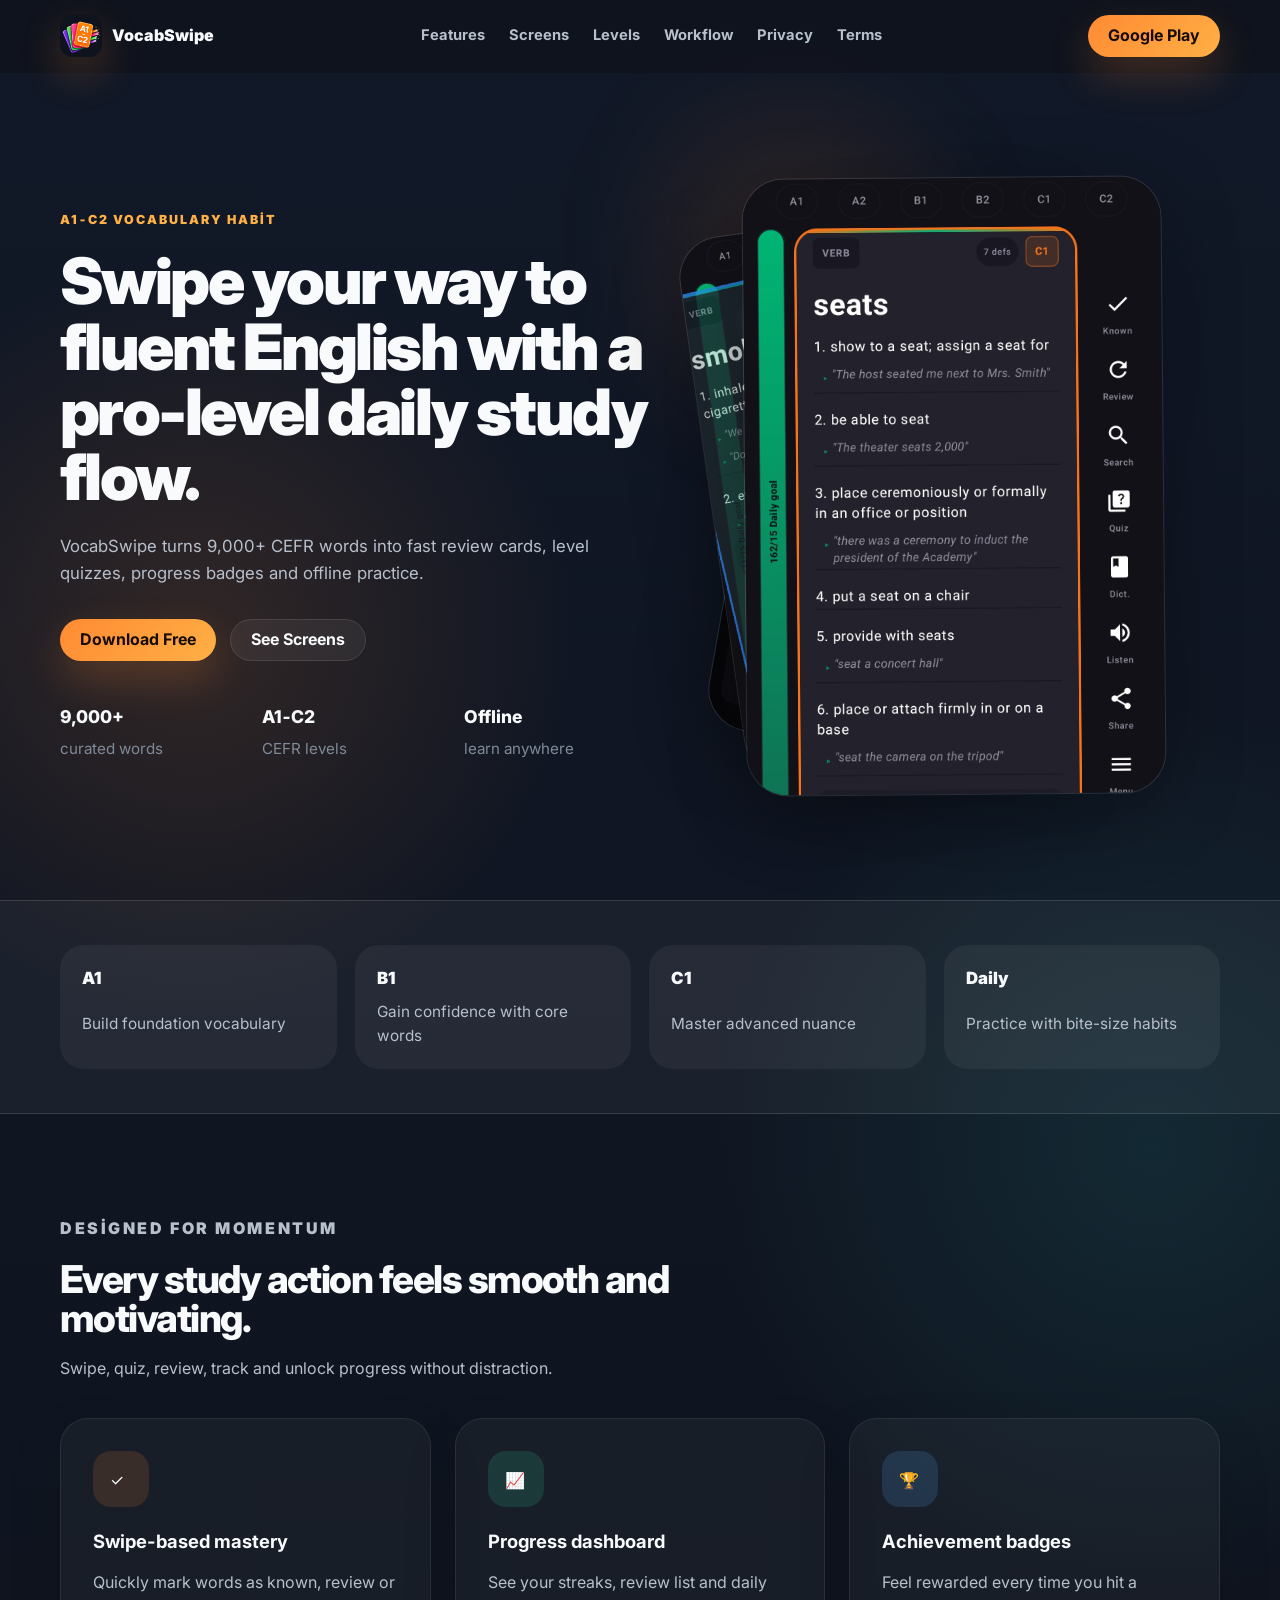
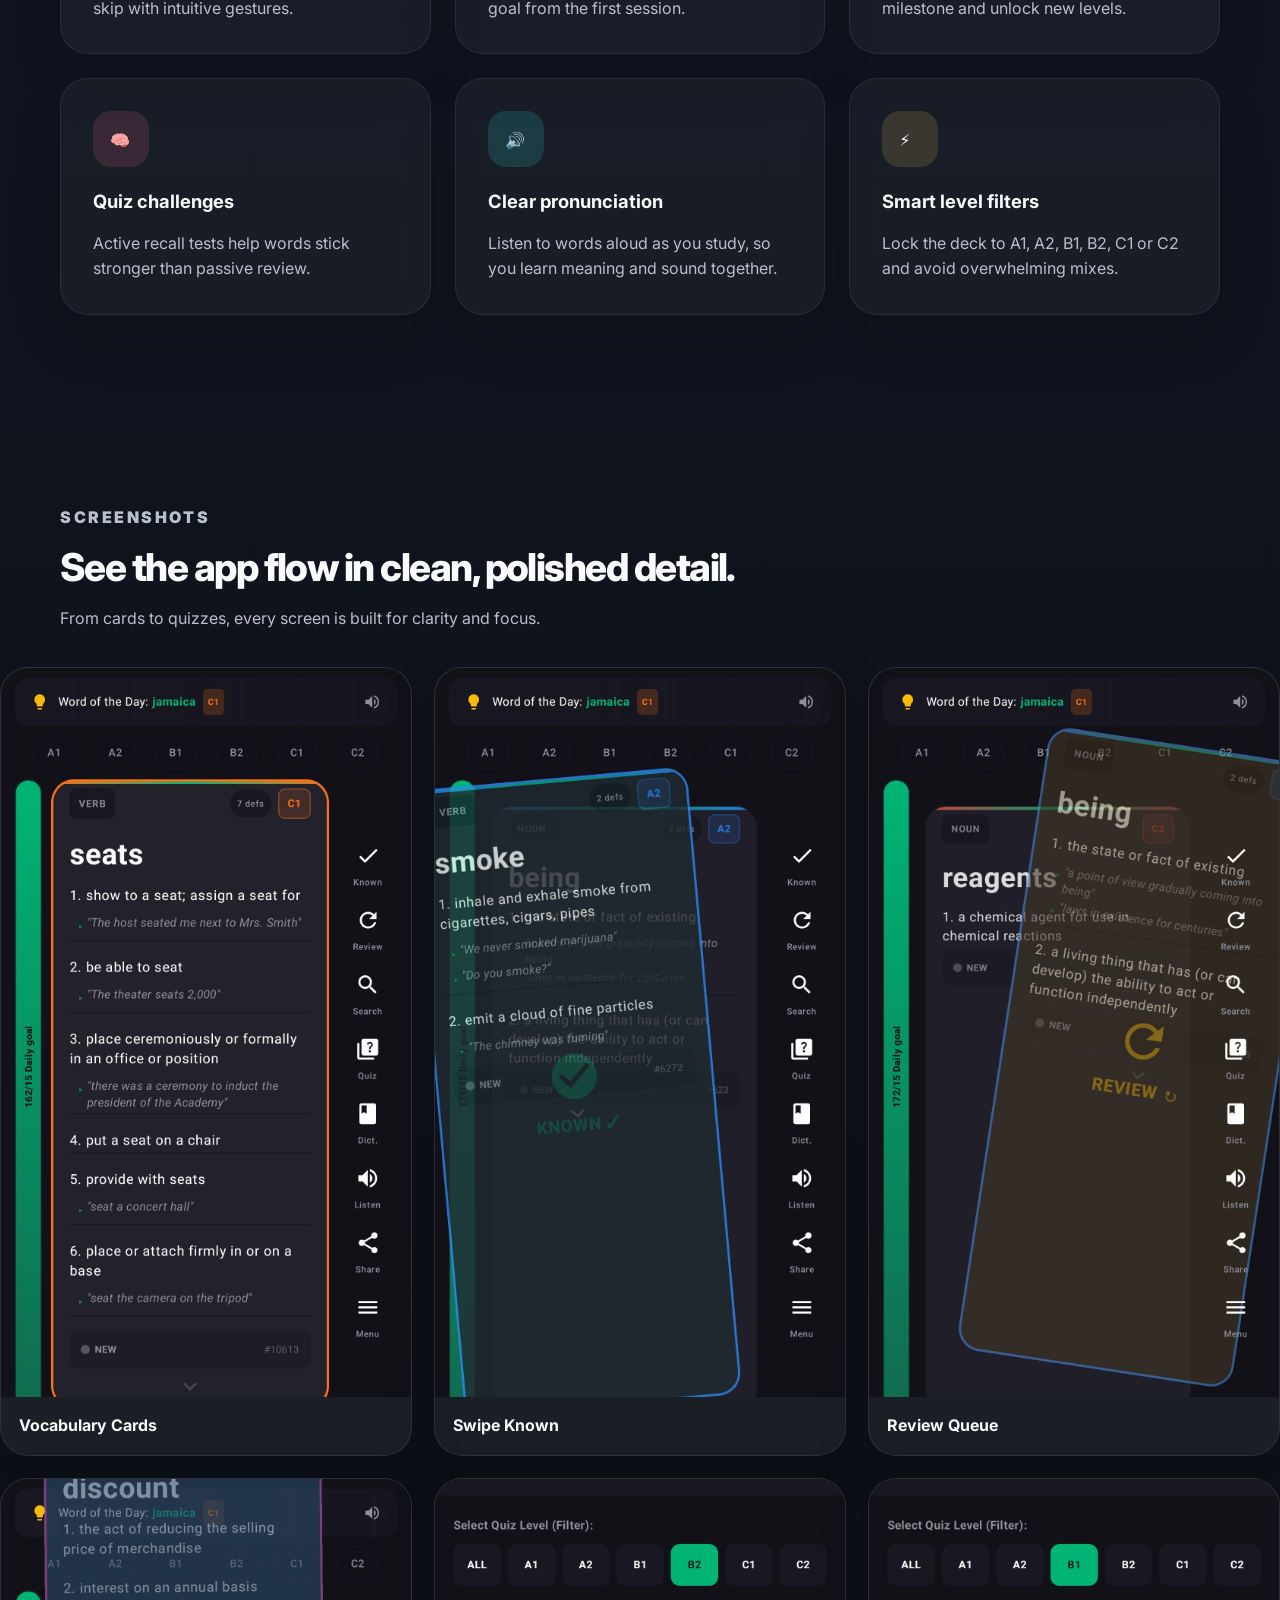
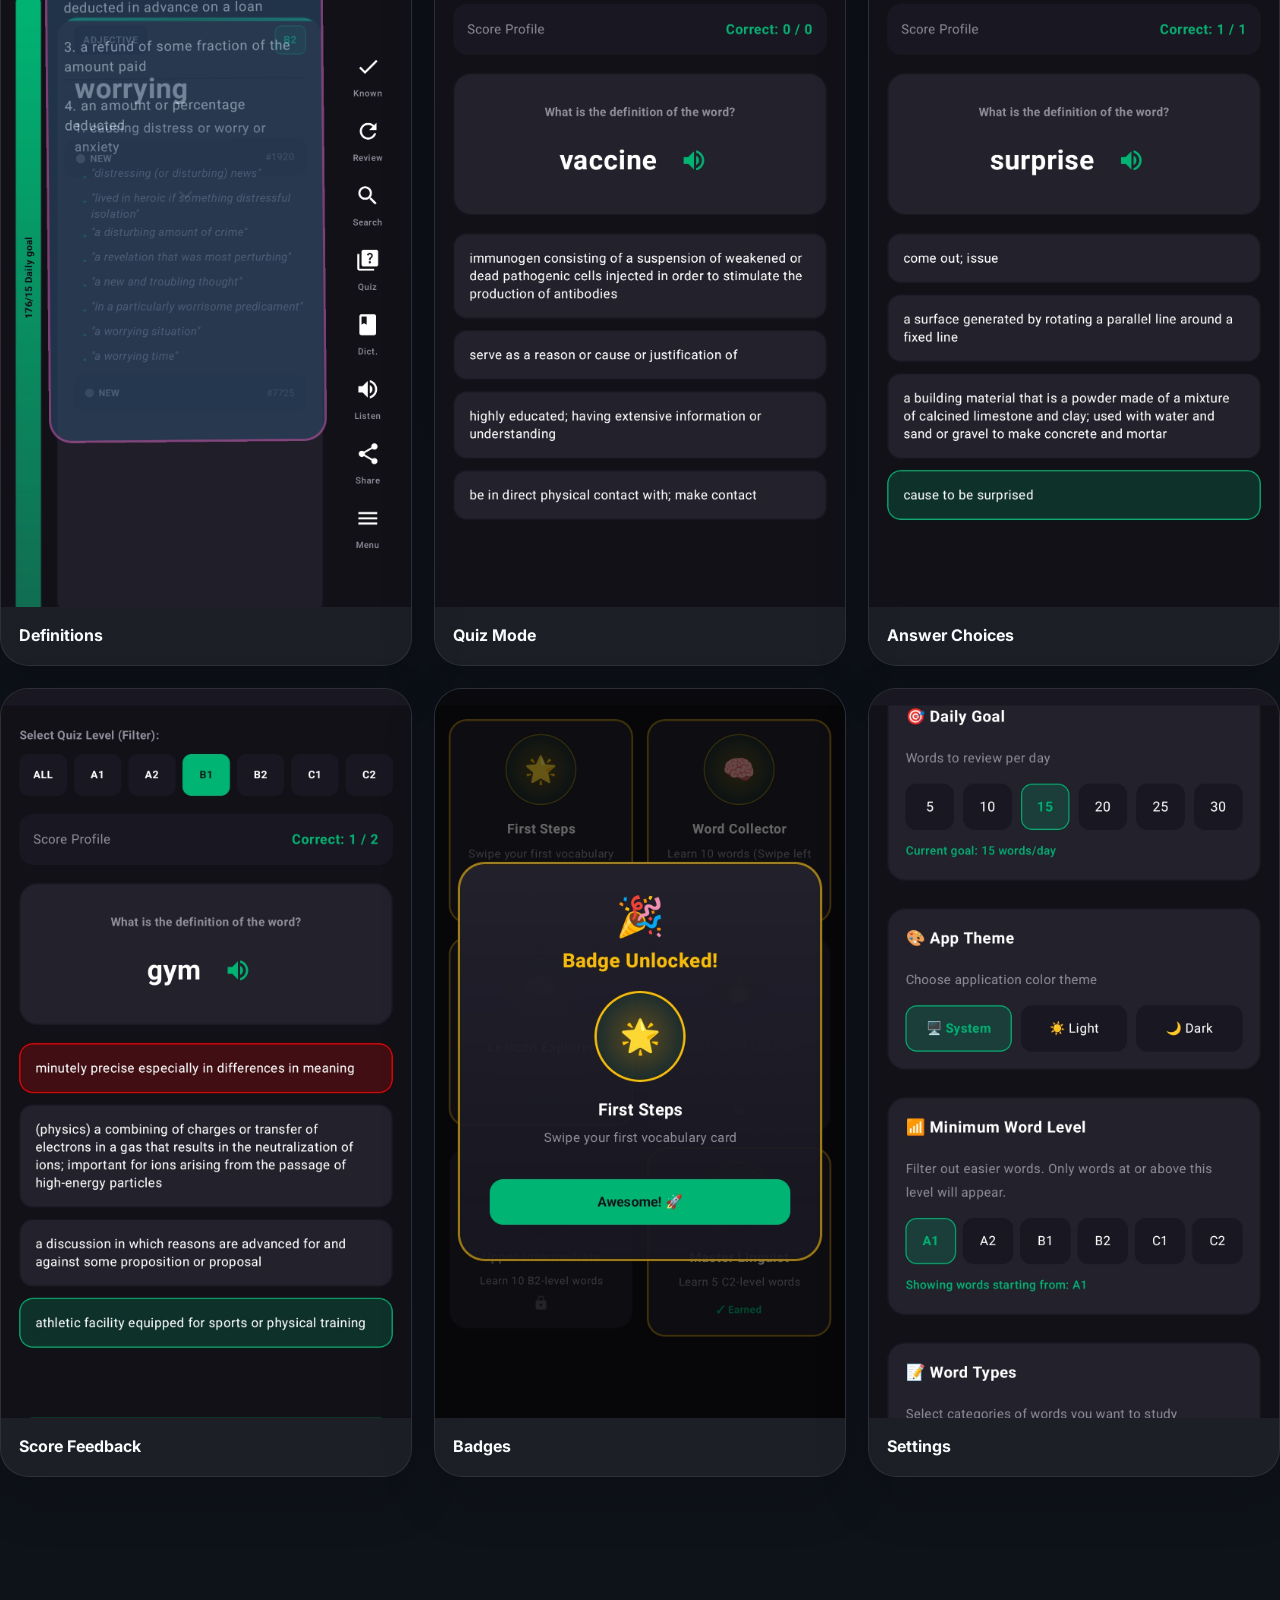
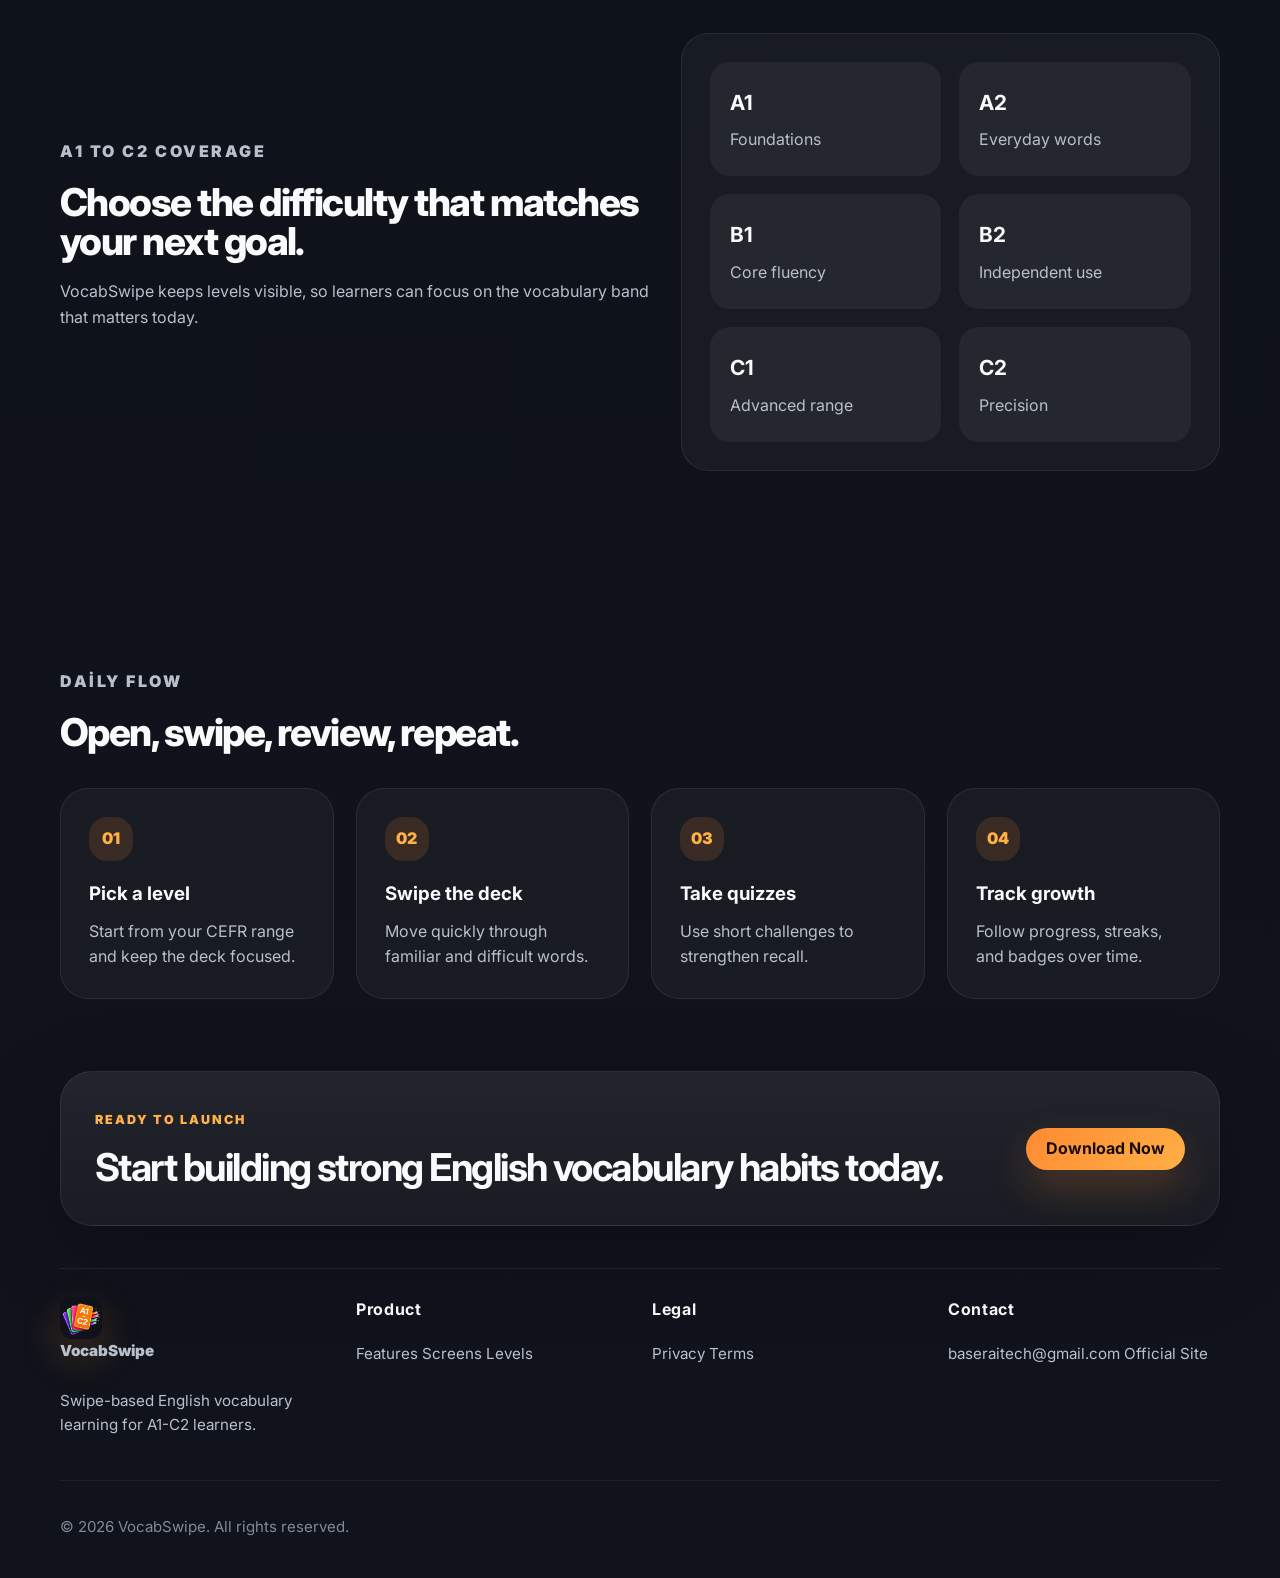
==== commit f997397c: "Add files via upload" ====
--- a/index.html
+++ b/index.html
@@ -1,26 +1,25 @@
-<!DOCTYPE html>
-<html lang="en">
+﻿<!DOCTYPE html>
+<html lang="tr">
 <head>
-  <meta charset="UTF-8" />
-  <meta name="viewport" content="width=device-width, initial-scale=1.0" />
-  <title>VocabSwipe - A1-C2 English Vocabulary Builder</title>
-  <meta name="description" content="VocabSwipe helps English learners master 9,000+ A1-C2 words with swipe cards, quizzes, pronunciation, progress tracking, badges, and offline learning." />
-  <meta name="theme-color" content="#111827" />
-  <link rel="icon" type="image/png" href="assets/vocabswipe-newturuncu.png" />
-  <link rel="preconnect" href="https://fonts.googleapis.com" />
-  <link rel="preconnect" href="https://fonts.gstatic.com" crossorigin />
-  <link href="https://fonts.googleapis.com/css2?family=Inter:wght@400;500;600;700;800;900&display=swap" rel="stylesheet" />
-  <link rel="stylesheet" href="styles.css" />
+  <meta charset="UTF-8">
+  <meta name="viewport" content="width=device-width, initial-scale=1.0">
+  <title>VocabSwipe — A1‑C2 English Vocabulary Builder</title>
+  <meta name="description" content="VocabSwipe brings fast, swipe-driven English vocabulary learning for A1-C2 learners with quizzes, badges, offline access and smart review.">
+  <meta name="theme-color" content="#111827">
+  <link rel="icon" type="image/png" href="assets/vocabswipe-newturuncu.png">
+  <link rel="preconnect" href="https://fonts.googleapis.com">
+  <link rel="preconnect" href="https://fonts.gstatic.com" crossorigin>
+  <link href="https://fonts.googleapis.com/css2?family=Inter:wght@400;500;600;700;800;900&display=swap" rel="stylesheet">
+  <link rel="stylesheet" href="styles.css">
   <script defer src="script.js"></script>
 </head>
 <body>
   <header class="site-header" id="siteHeader">
     <div class="container nav-shell">
       <a class="brand" href="#home" aria-label="VocabSwipe home">
-        <img src="assets/vocabswipe-newturuncu.png" alt="" class="brand-logo" />
+        <img src="assets/vocabswipe-newturuncu.png" alt="VocabSwipe logo" class="brand-logo">
         <span>VocabSwipe</span>
       </a>
-
       <nav class="nav-links" id="navLinks" aria-label="Primary navigation">
         <a href="#features">Features</a>
         <a href="#screens">Screens</a>
@@ -29,14 +28,14 @@
         <a href="privacy.html">Privacy</a>
         <a href="terms.html">Terms</a>
       </nav>
-
-      <a class="header-cta" href="https://play.google.com/apps/testing/com.vocabswipe">Google Play</a>
-
-      <button class="menu-toggle" id="menuToggle" type="button" aria-label="Open menu" aria-expanded="false" aria-controls="navLinks">
-        <span></span>
-        <span></span>
-        <span></span>
-      </button>
+      <div class="header-actions">
+        <a class="btn btn-primary" href="https://play.google.com/apps/testing/com.vocabswipe">Google Play</a>
+        <button class="menu-toggle" id="menuToggle" type="button" aria-label="Open menu" aria-expanded="false" aria-controls="navLinks">
+          <span></span>
+          <span></span>
+          <span></span>
+        </button>
+      </div>
     </div>
   </header>
 
@@ -44,70 +43,43 @@
     <section class="hero section-band" id="home">
       <div class="container hero-grid">
         <div class="hero-copy reveal">
-          <p class="kicker">A1-C2 English Vocabulary Builder</p>
-          <h1>Master English words with swipe cards, quizzes, and clear progress.</h1>
-          <p class="hero-lead">VocabSwipe turns 9,000+ CEFR words into a fast, focused daily learning flow with pronunciation, review lists, achievements, and offline access.</p>
-
+          <p class="kicker">A1‑C2 Vocabulary Habit</p>
+          <h1>Swipe your way to fluent English with a pro-level daily study flow.</h1>
+          <p class="hero-lead">VocabSwipe turns 9,000+ CEFR words into fast review cards, level quizzes, progress badges and offline practice.</p>
           <div class="hero-actions">
-            <a class="btn btn-primary" href="https://play.google.com/apps/testing/com.vocabswipe" aria-label="Download VocabSwipe on Google Play">
-              <svg viewBox="0 0 24 24" aria-hidden="true"><path d="M6 4.5v15l12-7.5-12-7.5Z"/></svg>
-              Download Free
-            </a>
-            <a class="btn btn-ghost" href="#screens">
-              <svg viewBox="0 0 24 24" aria-hidden="true"><rect x="7" y="2.75" width="10" height="18.5" rx="2.5"/><path d="M10.5 18h3"/></svg>
-              View Screens
-            </a>
+            <a class="btn btn-primary" href="https://play.google.com/apps/testing/com.vocabswipe">Download Free</a>
+            <a class="btn btn-ghost" href="#screens">See Screens</a>
           </div>
-
-          <div class="metric-row" aria-label="VocabSwipe highlights">
-            <div>
-              <strong>9,000+</strong>
-              <span>curated words</span>
-            </div>
-            <div>
-              <strong>A1-C2</strong>
-              <span>CEFR levels</span>
-            </div>
-            <div>
-              <strong>Offline</strong>
-              <span>learn anywhere</span>
-            </div>
+          <div class="metric-row" aria-label="Platform highlights">
+            <div><strong>9,000+</strong><span>curated words</span></div>
+            <div><strong>A1‑C2</strong><span>CEFR levels</span></div>
+            <div><strong>Offline</strong><span>learn anywhere</span></div>
           </div>
         </div>
 
-        <div class="hero-stage reveal" aria-label="VocabSwipe app preview">
-          <div class="phone phone-main">
-            <img src="assets/vs-ss3.jpg" alt="VocabSwipe vocabulary card screen" />
+        <div class="hero-stage reveal" aria-hidden="true">
+          <div class="hero-background"></div>
+          <div class="phone-stack">
+            <article class="phone-card phone-large">
+              <img src="assets/vs-ss3.jpg" alt="VocabSwipe vocabulary card screen">
+            </article>
+            <article class="phone-card phone-left">
+              <img src="assets/vs-ss4.jpg" alt="VocabSwipe swipe gesture screen">
+            </article>
+            <article class="phone-card phone-right">
+              <img src="assets/vs-ss-10.jpg" alt="VocabSwipe quiz screen">
+            </article>
           </div>
-          <div class="phone phone-left" aria-hidden="true">
-            <img src="assets/vs-ss4.jpg" alt="" />
-          </div>
-          <div class="phone phone-right" aria-hidden="true">
-            <img src="assets/vs-ss-10.jpg" alt="" />
-          </div>
-          <img class="hero-mark" src="assets/vocabswipe-seffaf.png" alt="" aria-hidden="true" />
-        </div>
-      </div>
-    </section>
-
-    <section class="feature-strip" aria-label="Learning modes">
-      <div class="container strip-grid">
-        <div class="strip-item reveal">
-          <span class="strip-icon">A1</span>
-          <p>Start simple, grow steadily.</p>
-        </div>
-        <div class="strip-item reveal">
-          <span class="strip-icon">B2</span>
-          <p>Build confident exam vocabulary.</p>
-        </div>
-        <div class="strip-item reveal">
-          <span class="strip-icon">C2</span>
-          <p>Push into advanced nuance.</p>
-        </div>
-        <div class="strip-item reveal">
-          <span class="strip-icon">90</span>
-          <p>Keep daily goals realistic.</p>
-        </div>
+        </div>
+      </div>
+    </section>
+
+    <section class="feature-strip section-block">
+      <div class="container strip-grid reveal">
+        <article><strong>A1</strong><p>Build foundation vocabulary</p></article>
+        <article><strong>B1</strong><p>Gain confidence with core words</p></article>
+        <article><strong>C1</strong><p>Master advanced nuance</p></article>
+        <article><strong>Daily</strong><p>Practice with bite-size habits</p></article>
       </div>
     </section>
 
@@ -115,52 +87,39 @@
       <div class="container">
         <div class="section-heading reveal">
           <p class="kicker">Designed for momentum</p>
-          <h2>A polished learning system, not another word list.</h2>
-          <p>Every interaction is built around quick recall, smart review, and visible progress.</p>
-        </div>
-
+          <h2>Every study action feels smooth and motivating.</h2>
+          <p>Swipe, quiz, review, track and unlock progress without distraction.</p>
+        </div>
         <div class="feature-grid">
           <article class="feature-card reveal">
-            <div class="icon-badge">
-              <svg viewBox="0 0 24 24" aria-hidden="true"><path d="M8 5h8M8 12h8M8 19h5"/><path d="m17 16 3 3-3 3"/></svg>
-            </div>
-            <h3>Swipe Classification</h3>
-            <p>Mark words as known, review, or skipped with gestures that feel natural on mobile.</p>
-          </article>
-          <article class="feature-card reveal">
-            <div class="icon-badge green">
-              <svg viewBox="0 0 24 24" aria-hidden="true"><path d="M4 13h4l3-8 4 14 3-6h2"/></svg>
-            </div>
-            <h3>Daily Progress</h3>
-            <p>Set a daily goal, keep a streak, and see your learning rhythm without extra setup.</p>
-          </article>
-          <article class="feature-card reveal">
-            <div class="icon-badge blue">
-              <svg viewBox="0 0 24 24" aria-hidden="true"><path d="M12 3 14.8 8.8 21 9.7l-4.5 4.4 1.1 6.2L12 17.4l-5.6 2.9 1.1-6.2L3 9.7l6.2-.9L12 3Z"/></svg>
-            </div>
-            <h3>Achievement Badges</h3>
-            <p>Milestones give the app a rewarding sense of movement as vocabulary grows.</p>
-          </article>
-          <article class="feature-card reveal">
-            <div class="icon-badge pink">
-              <svg viewBox="0 0 24 24" aria-hidden="true"><circle cx="12" cy="12" r="8"/><path d="M9.5 10a2.5 2.5 0 1 1 4 2c-1.2.8-1.5 1.2-1.5 2.5"/><path d="M12 17.5h.01"/></svg>
-            </div>
-            <h3>Quiz Challenge</h3>
-            <p>Practice active recall with level-based quizzes and instant answer feedback.</p>
-          </article>
-          <article class="feature-card reveal">
-            <div class="icon-badge teal">
-              <svg viewBox="0 0 24 24" aria-hidden="true"><path d="M4 10v4h4l5 4V6L8 10H4Z"/><path d="M17 9a4 4 0 0 1 0 6"/><path d="M19.5 6.5a8 8 0 0 1 0 11"/></svg>
-            </div>
-            <h3>Pronunciation Support</h3>
-            <p>Hear words clearly with voice options for a more complete study session.</p>
-          </article>
-          <article class="feature-card reveal">
-            <div class="icon-badge amber">
-              <svg viewBox="0 0 24 24" aria-hidden="true"><path d="M5 4h14v4H5zM5 10h14v10H5z"/><path d="M9 14h6"/></svg>
-            </div>
-            <h3>Level Filters</h3>
-            <p>Study A1, A2, B1, B2, C1, or C2 vocabulary without mixing the wrong difficulty.</p>
+            <div class="icon-badge orange"><span>✓</span></div>
+            <h3>Swipe-based mastery</h3>
+            <p>Quickly mark words as known, review or skip with intuitive gestures.</p>
+          </article>
+          <article class="feature-card reveal">
+            <div class="icon-badge green"><span>📈</span></div>
+            <h3>Progress dashboard</h3>
+            <p>See your streaks, review list and daily goal from the first session.</p>
+          </article>
+          <article class="feature-card reveal">
+            <div class="icon-badge blue"><span>🏆</span></div>
+            <h3>Achievement badges</h3>
+            <p>Feel rewarded every time you hit a milestone and unlock new levels.</p>
+          </article>
+          <article class="feature-card reveal">
+            <div class="icon-badge pink"><span>🧠</span></div>
+            <h3>Quiz challenges</h3>
+            <p>Active recall tests help words stick stronger than passive review.</p>
+          </article>
+          <article class="feature-card reveal">
+            <div class="icon-badge teal"><span>🔊</span></div>
+            <h3>Clear pronunciation</h3>
+            <p>Listen to words aloud as you study, so you learn meaning and sound together.</p>
+          </article>
+          <article class="feature-card reveal">
+            <div class="icon-badge amber"><span>⚡</span></div>
+            <h3>Smart level filters</h3>
+            <p>Lock the deck to A1, A2, B1, B2, C1 or C2 and avoid overwhelming mixes.</p>
           </article>
         </div>
       </div>
@@ -169,47 +128,46 @@
     <section class="screens-section section-band" id="screens">
       <div class="container">
         <div class="section-heading reveal">
-          <p class="kicker">Full app tour</p>
-          <h2>All core screens, shown with real app assets.</h2>
-          <p>Cards, gestures, quiz flow, results, badges, and settings are all represented.</p>
-        </div>
-      </div>
-
+          <p class="kicker">Screenshots</p>
+          <h2>See the app flow in clean, polished detail.</h2>
+          <p>From cards to quizzes, every screen is built for clarity and focus.</p>
+        </div>
+      </div>
       <div class="screen-rail" aria-label="VocabSwipe screenshots">
         <article class="screen-card reveal">
-          <img src="assets/vs-ss3.jpg" alt="Vocabulary card screen" loading="lazy" />
+          <img src="assets/vs-ss3.jpg" alt="Vocabulary card screen" loading="lazy">
           <span>Vocabulary Cards</span>
         </article>
         <article class="screen-card reveal">
-          <img src="assets/vs-ss4.jpg" alt="Swipe known gesture screen" loading="lazy" />
+          <img src="assets/vs-ss4.jpg" alt="Swipe known gesture screen" loading="lazy">
           <span>Swipe Known</span>
         </article>
         <article class="screen-card reveal">
-          <img src="assets/vs-ss5.jpg" alt="Review gesture screen" loading="lazy" />
+          <img src="assets/vs-ss5.jpg" alt="Review gesture screen" loading="lazy">
           <span>Review Queue</span>
         </article>
         <article class="screen-card reveal">
-          <img src="assets/vs-ss-6.jpg" alt="Detailed vocabulary screen" loading="lazy" />
+          <img src="assets/vs-ss-6.jpg" alt="Detailed vocabulary screen" loading="lazy">
           <span>Definitions</span>
         </article>
         <article class="screen-card reveal">
-          <img src="assets/vs-ss-7.jpg" alt="Quiz question screen" loading="lazy" />
+          <img src="assets/vs-ss-7.jpg" alt="Quiz question screen" loading="lazy">
           <span>Quiz Mode</span>
         </article>
         <article class="screen-card reveal">
-          <img src="assets/vs-ss2.jpg" alt="Quiz answer choices screen" loading="lazy" />
+          <img src="assets/vs-ss2.jpg" alt="Quiz answer choices screen" loading="lazy">
           <span>Answer Choices</span>
         </article>
         <article class="screen-card reveal">
-          <img src="assets/vs-ss-9.jpg" alt="Quiz feedback screen" loading="lazy" />
+          <img src="assets/vs-ss-9.jpg" alt="Quiz feedback screen" loading="lazy">
           <span>Score Feedback</span>
         </article>
         <article class="screen-card reveal">
-          <img src="assets/vs-ss-10.jpg" alt="Achievement badge screen" loading="lazy" />
+          <img src="assets/vs-ss-10.jpg" alt="Achievement badge screen" loading="lazy">
           <span>Badges</span>
         </article>
         <article class="screen-card reveal">
-          <img src="assets/vs-ss-11.jpg" alt="Settings screen" loading="lazy" />
+          <img src="assets/vs-ss-11.jpg" alt="Settings screen" loading="lazy">
           <span>Settings</span>
         </article>
       </div>
@@ -239,7 +197,6 @@
           <p class="kicker">Daily flow</p>
           <h2>Open, swipe, review, repeat.</h2>
         </div>
-
         <div class="workflow-grid">
           <article class="workflow-step reveal">
             <span>01</span>
@@ -268,14 +225,10 @@
     <section class="cta-section">
       <div class="container cta-panel reveal">
         <div>
-          <img src="assets/vocabswipe-seffaf.png" alt="" class="cta-logo" />
-          <p class="kicker">Ready when you are</p>
-          <h2>Build an English vocabulary habit that actually feels good.</h2>
-        </div>
-        <a class="btn btn-primary" href="https://play.google.com/apps/testing/com.vocabswipe">
-          <svg viewBox="0 0 24 24" aria-hidden="true"><path d="M6 4.5v15l12-7.5-12-7.5Z"/></svg>
-          Get VocabSwipe
-        </a>
+          <p class="kicker">Ready to launch</p>
+          <h2>Start building strong English vocabulary habits today.</h2>
+        </div>
+        <a class="btn btn-primary" href="https://play.google.com/apps/testing/com.vocabswipe">Download Now</a>
       </div>
     </section>
   </main>
@@ -284,7 +237,7 @@
     <div class="container footer-grid">
       <div>
         <a class="brand" href="#home">
-          <img src="assets/vocabswipe-newturuncu.png" alt="" class="brand-logo" />
+          <img src="assets/vocabswipe-newturuncu.png" alt="VocabSwipe logo" class="brand-logo">
           <span>VocabSwipe</span>
         </a>
         <p>Swipe-based English vocabulary learning for A1-C2 learners.</p>
@@ -297,8 +250,8 @@
       </div>
       <div>
         <h2>Legal</h2>
-        <a href="privacy.html">Privacy Policy</a>
-        <a href="terms.html">Terms of Use</a>
+        <a href="privacy.html">Privacy</a>
+        <a href="terms.html">Terms</a>
       </div>
       <div>
         <h2>Contact</h2>
@@ -311,4 +264,4 @@
     </div>
   </footer>
 </body>
-</html>
+</html>
--- a/styles.css
+++ b/styles.css
@@ -1,27 +1,15 @@
-:root {
+﻿:root {
   color-scheme: dark;
   --ink: #f8fafc;
   --muted: #b8c0cc;
   --soft: #7f8a99;
   --line: rgba(255, 255, 255, 0.13);
-  --panel: rgba(255, 255, 255, 0.075);
-  --panel-strong: rgba(255, 255, 255, 0.12);
-  --night: #10131b;
-  --night-2: #151925;
   --orange: #ff8a32;
   --orange-2: #ffb046;
-  --green: #30d69d;
-  --blue: #5ab0ff;
-  --pink: #ff6f91;
-  --teal: #33d6d0;
-  --amber: #ffd166;
-  --shadow: 0 24px 70px rgba(0, 0, 0, 0.32);
   --header-h: 72px;
 }
 
-*,
-*::before,
-*::after {
+*, *::before, *::after {
   box-sizing: border-box;
 }
 
@@ -35,10 +23,7 @@
   margin: 0;
   min-width: 320px;
   font-family: Inter, ui-sans-serif, system-ui, -apple-system, BlinkMacSystemFont, "Segoe UI", sans-serif;
-  background:
-    radial-gradient(circle at 20% 0%, rgba(255, 138, 50, 0.22), transparent 32rem),
-    radial-gradient(circle at 88% 18%, rgba(51, 214, 208, 0.16), transparent 28rem),
-    linear-gradient(180deg, #111827 0%, #10131b 48%, #151925 100%);
+  background: radial-gradient(circle at 15% 10%, rgba(255, 138, 50, 0.14), transparent 24rem), radial-gradient(circle at 90% 18%, rgba(51, 214, 208, 0.1), transparent 28rem), linear-gradient(180deg, #111827 0%, #0d1118 48%, #10131b 100%);
   color: var(--ink);
   line-height: 1.6;
   overflow-x: hidden;
@@ -48,8 +33,7 @@
   overflow: hidden;
 }
 
-img,
-svg {
+img, svg {
   display: block;
 }
 
@@ -103,15 +87,14 @@
   gap: 10px;
   min-width: max-content;
   font-weight: 900;
-  letter-spacing: 0;
 }
 
 .brand-logo {
   width: 42px;
   height: 42px;
-  border-radius: 8px;
+  border-radius: 12px;
   object-fit: cover;
-  box-shadow: 0 10px 28px rgba(255, 138, 50, 0.22);
+  box-shadow: 0 16px 40px rgba(255, 138, 50, 0.24);
 }
 
 .nav-links {
@@ -124,54 +107,77 @@
   font-weight: 700;
 }
 
-.nav-links a,
-.site-footer a {
-  transition: color 160ms ease;
-}
-
-.nav-links a:hover,
-.site-footer a:hover {
+.nav-links a, .site-footer a {
+  transition: color 160ms ease, transform 160ms ease;
+}
+
+.nav-links a:hover, .site-footer a:hover {
   color: var(--orange-2);
 }
 
-.header-cta {
+.header-actions {
+  display: flex;
+  align-items: center;
+  gap: 12px;
+}
+
+.btn, .header-cta {
   display: inline-flex;
   align-items: center;
   justify-content: center;
+  gap: 10px;
   min-height: 42px;
-  padding: 0 18px;
-  border: 1px solid rgba(255, 138, 50, 0.45);
-  border-radius: 8px;
+  padding: 0 20px;
+  border-radius: 999px;
+  font-weight: 700;
+  transition: transform 180ms ease, box-shadow 180ms ease, background 180ms ease, color 180ms ease;
+}
+
+.btn-primary, .header-cta {
   color: #170c05;
   background: linear-gradient(135deg, var(--orange), var(--orange-2));
-  font-weight: 900;
-  box-shadow: 0 14px 34px rgba(255, 138, 50, 0.18);
+  box-shadow: 0 18px 40px rgba(255, 138, 50, 0.22);
+}
+
+.btn-primary:hover, .header-cta:hover {
+  transform: translateY(-1px);
+}
+
+.btn-ghost {
+  color: var(--ink);
+  background: rgba(255, 255, 255, 0.06);
+  border: 1px solid rgba(255, 255, 255, 0.1);
+}
+
+.btn-ghost:hover {
+  background: rgba(255, 255, 255, 0.12);
 }
 
 .menu-toggle {
   display: none;
-  width: 44px;
-  height: 44px;
-  border-radius: 8px;
-  background: var(--panel);
+  width: 46px;
+  height: 46px;
+  border-radius: 16px;
+  background: rgba(255, 255, 255, 0.08);
   color: var(--ink);
   cursor: pointer;
+  padding: 0;
   align-items: center;
   justify-content: center;
   flex-direction: column;
-  gap: 5px;
+  gap: 6px;
 }
 
 .menu-toggle span {
-  width: 21px;
+  width: 22px;
   height: 2px;
-  border-radius: 2px;
+  border-radius: 999px;
   background: currentColor;
   transition: transform 180ms ease, opacity 180ms ease;
 }
 
 .menu-toggle.is-open span:nth-child(1) {
-  transform: translateY(7px) rotate(45deg);
+  transform: translateY(6px) rotate(45deg);
 }
 
 .menu-toggle.is-open span:nth-child(2) {
@@ -179,20 +185,19 @@
 }
 
 .menu-toggle.is-open span:nth-child(3) {
-  transform: translateY(-7px) rotate(-45deg);
-}
-
-.section-band,
+  transform: translateY(-6px) rotate(-45deg);
+}
+
+.section-band, .section-block {
+  position: relative;
+}
+
+.section-band {
+  padding: 96px 0 72px;
+}
+
 .section-block {
-  position: relative;
-}
-
-.section-block {
-  padding: 92px 0;
-}
-
-.section-band {
-  padding: 92px 0;
+  padding: 84px 0;
 }
 
 .hero {
@@ -202,220 +207,139 @@
   align-items: center;
 }
 
-.hero::before,
-.screens-section::before,
-.workflow::before {
-  content: "";
+.hero-background {
   position: absolute;
-  inset: 0;
-  background-image:
-    linear-gradient(rgba(255, 255, 255, 0.045) 1px, transparent 1px),
-    linear-gradient(90deg, rgba(255, 255, 255, 0.045) 1px, transparent 1px);
-  background-size: 64px 64px;
-  mask-image: linear-gradient(to bottom, black, transparent 78%);
+  inset: -16% -10% 0;
+  background: radial-gradient(circle at 25% 25%, rgba(255, 138, 50, 0.16), transparent 28%);
+  filter: blur(45px);
   pointer-events: none;
 }
 
 .hero-grid {
   position: relative;
   display: grid;
-  grid-template-columns: minmax(0, 1.02fr) minmax(360px, 0.98fr);
-  align-items: center;
-  gap: 44px;
+  grid-template-columns: minmax(0, 1.05fr) minmax(320px, 0.95fr);
+  align-items: center;
+  gap: 40px;
+}
+
+.hero-copy {
+  max-width: 620px;
 }
 
 .kicker {
-  margin: 0 0 14px;
+  margin: 0 0 18px;
   color: var(--orange-2);
-  font-size: 0.76rem;
+  font-size: 0.78rem;
   font-weight: 900;
-  letter-spacing: 0.15em;
+  letter-spacing: 0.16em;
   text-transform: uppercase;
 }
 
-.hero h1,
-.section-heading h2,
-.cta-panel h2 {
+.hero h1, .section-heading h2, .cta-panel h2 {
   margin: 0;
-  letter-spacing: 0;
+  letter-spacing: -0.04em;
   line-height: 1.02;
 }
 
 .hero h1 {
-  max-width: 760px;
-  font-size: clamp(2.9rem, 7vw, 5.85rem);
+  font-size: clamp(3.2rem, 5vw, 5.25rem);
   font-weight: 900;
+  max-width: 620px;
 }
 
 .hero-lead {
-  max-width: 620px;
   margin: 24px 0 0;
+  max-width: 590px;
   color: var(--muted);
-  font-size: 1.08rem;
+  font-size: 1.05rem;
 }
 
 .hero-actions {
   display: flex;
   flex-wrap: wrap;
-  gap: 12px;
-  margin-top: 30px;
-}
-
-.btn {
-  display: inline-flex;
-  align-items: center;
-  justify-content: center;
-  gap: 10px;
-  min-height: 50px;
-  padding: 0 22px;
-  border-radius: 8px;
-  font-weight: 900;
-  transition: transform 160ms ease, border-color 160ms ease, background 160ms ease;
-}
-
-.btn:hover {
-  transform: translateY(-2px);
-}
-
-.btn svg {
-  width: 20px;
-  height: 20px;
-  fill: none;
-  stroke: currentColor;
-  stroke-width: 2;
-  stroke-linecap: round;
-  stroke-linejoin: round;
-}
-
-.btn-primary {
-  border: 1px solid rgba(255, 176, 70, 0.45);
-  background: linear-gradient(135deg, var(--orange), var(--orange-2));
-  color: #170c05;
-  box-shadow: 0 18px 42px rgba(255, 138, 50, 0.24);
-}
-
-.btn-primary svg {
-  fill: currentColor;
-  stroke: none;
-}
-
-.btn-ghost {
-  border: 1px solid var(--line);
-  background: rgba(255, 255, 255, 0.055);
-  color: var(--ink);
+  gap: 14px;
+  margin-top: 32px;
 }
 
 .metric-row {
   display: grid;
   grid-template-columns: repeat(3, minmax(0, 1fr));
-  gap: 12px;
-  max-width: 620px;
-  margin-top: 34px;
+  gap: 18px;
+  margin-top: 42px;
 }
 
 .metric-row div {
-  padding: 18px 16px;
-  border: 1px solid var(--line);
-  border-radius: 8px;
-  background: rgba(255, 255, 255, 0.065);
+  display: grid;
+  gap: 6px;
 }
 
 .metric-row strong {
-  display: block;
-  color: var(--ink);
-  font-size: 1.28rem;
-  line-height: 1.1;
+  font-size: 1.1rem;
+  font-weight: 800;
 }
 
 .metric-row span {
-  display: block;
-  margin-top: 4px;
   color: var(--soft);
-  font-size: 0.82rem;
-  font-weight: 700;
+  font-size: 0.95rem;
 }
 
 .hero-stage {
   position: relative;
-  min-height: 670px;
-  isolation: isolate;
-}
-
-.hero-stage::before {
-  content: "";
+  min-height: 560px;
+  display: flex;
+  align-items: center;
+  justify-content: center;
+}
+
+.phone-stack {
+  position: relative;
+  width: min(420px, 100%);
+  aspect-ratio: 0.68;
+}
+
+.phone-card {
   position: absolute;
-  inset: 7% 9% 4%;
-  border-radius: 999px;
-  background: linear-gradient(135deg, rgba(255, 138, 50, 0.34), rgba(51, 214, 208, 0.18), rgba(90, 176, 255, 0.16));
-  filter: blur(48px);
-  z-index: -2;
-}
-
-.hero-mark {
-  position: absolute;
-  right: 8%;
-  top: 8%;
-  width: 130px;
-  opacity: 0.22;
-  filter: drop-shadow(0 24px 42px rgba(255, 138, 50, 0.2));
-  z-index: -1;
-}
-
-.phone {
-  position: absolute;
-  width: min(58vw, 304px);
-  padding: 10px;
-  border: 1px solid rgba(255, 255, 255, 0.18);
-  border-radius: 34px;
-  background: linear-gradient(180deg, rgba(255, 255, 255, 0.16), rgba(255, 255, 255, 0.055));
-  box-shadow: var(--shadow);
-}
-
-.phone::before {
-  content: "";
-  position: absolute;
-  top: 10px;
-  left: 50%;
-  width: 88px;
-  height: 18px;
-  transform: translateX(-50%);
-  border-radius: 0 0 14px 14px;
-  background: #10131b;
+  inset: 0;
+  border-radius: 42px;
+  overflow: hidden;
+  background: rgba(255, 255, 255, 0.04);
+  box-shadow: 0 20px 80px rgba(0, 0, 0, 0.24);
+  border: 1px solid rgba(255, 255, 255, 0.08);
+  transform-origin: center center;
+}
+
+.phone-card img {
+  width: 100%;
+  height: 100%;
+  object-fit: cover;
+}
+
+.phone-large {
+  transform: translateY(0px) rotate(-0.5deg);
   z-index: 2;
 }
 
-.phone img {
-  width: 100%;
-  aspect-ratio: 9 / 20;
-  border-radius: 26px;
-  object-fit: cover;
-}
-
-.phone-main {
-  left: 50%;
-  top: 50%;
-  transform: translate(-50%, -50%);
-  z-index: 3;
-}
-
 .phone-left {
-  left: 2%;
-  top: 18%;
-  transform: rotate(-10deg) scale(0.82);
-  opacity: 0.78;
+  width: 88%;
+  height: 88%;
+  left: -8%;
+  top: 6%;
+  transform: rotate(-8deg);
   z-index: 1;
 }
 
 .phone-right {
-  right: 0;
-  bottom: 8%;
-  transform: rotate(9deg) scale(0.86);
-  opacity: 0.82;
-  z-index: 2;
+  width: 84%;
+  height: 84%;
+  right: -6%;
+  top: 10%;
+  transform: rotate(10deg);
+  z-index: 0;
 }
 
 .feature-strip {
-  padding: 22px 0;
+  padding: 44px 0 44px;
   border-block: 1px solid var(--line);
   background: rgba(255, 255, 255, 0.045);
 }
@@ -423,286 +347,277 @@
 .strip-grid {
   display: grid;
   grid-template-columns: repeat(4, 1fr);
-  gap: 14px;
-}
-
-.strip-item {
-  display: flex;
-  align-items: center;
-  gap: 12px;
-  min-width: 0;
-}
-
-.strip-icon {
+  gap: 18px;
+}
+
+.strip-grid article {
+  display: grid;
+  gap: 8px;
+  padding: 20px 22px;
+  border-radius: 24px;
+  background: rgba(255, 255, 255, 0.05);
+}
+
+.strip-grid strong {
+  font-size: 1.05rem;
+  font-weight: 900;
+}
+
+.strip-grid p {
+  margin: 0;
+  color: var(--muted);
+  font-size: 0.96rem;
+}
+
+.section-heading {
+  max-width: 680px;
+  margin-bottom: 36px;
+}
+
+.section-heading.left {
+  margin-inline-start: 0;
+}
+
+.section-heading h2 {
+  font-size: clamp(2rem, 3vw, 3rem);
+  font-weight: 800;
+  margin-top: 14px;
+}
+
+.section-heading p {
+  margin-top: 18px;
+  color: var(--muted);
+  font-size: 1rem;
+  max-width: 620px;
+}
+
+.feature-grid {
+  display: grid;
+  grid-template-columns: repeat(3, minmax(0, 1fr));
+  gap: 24px;
+}
+
+.feature-card {
+  padding: 32px;
+  border-radius: 28px;
+  background: rgba(255, 255, 255, 0.04);
+  border: 1px solid rgba(255, 255, 255, 0.08);
+  box-shadow: 0 24px 55px rgba(0, 0, 0, 0.12);
+  transition: transform 220ms ease, border-color 220ms ease;
+}
+
+.feature-card:hover {
+  transform: translateY(-6px);
+  border-color: rgba(255, 138, 50, 0.22);
+}
+
+.icon-badge {
+  width: 56px;
+  height: 56px;
+  display: grid;
+  place-items: center;
+  border-radius: 18px;
+  background: rgba(255, 255, 255, 0.08);
+  margin-bottom: 20px;
+}
+
+.icon-badge span, .icon-badge svg {
+  width: 22px;
+  height: 22px;
+  color: var(--ink);
+}
+
+.icon-badge.green { background: rgba(48, 214, 157, 0.15); }
+.icon-badge.blue { background: rgba(90, 176, 255, 0.16); }
+.icon-badge.pink { background: rgba(255, 111, 145, 0.14); }
+.icon-badge.teal { background: rgba(51, 214, 208, 0.16); }
+.icon-badge.amber { background: rgba(255, 209, 102, 0.14); }
+.icon-badge.orange { background: rgba(255, 138, 50, 0.14); }
+
+.feature-card h3 {
+  margin: 0 0 14px;
+  font-size: 1.15rem;
+}
+
+.feature-card p {
+  margin: 0;
+  color: var(--muted);
+}
+
+.screens-section {
+  padding-top: 88px;
+}
+
+.screen-rail {
+  display: grid;
+  grid-template-columns: repeat(3, minmax(0, 1fr));
+  gap: 22px;
+}
+
+.screen-card {
+  border-radius: 28px;
+  overflow: hidden;
+  background: rgba(255, 255, 255, 0.06);
+  border: 1px solid rgba(255, 255, 255, 0.08);
+  box-shadow: 0 20px 55px rgba(0, 0, 0, 0.16);
+  transition: transform 220ms ease, border-color 220ms ease;
+}
+
+.screen-card:hover {
+  transform: translateY(-6px);
+  border-color: rgba(255, 255, 255, 0.18);
+}
+
+.screen-card img {
+  width: 100%;
+  aspect-ratio: 9 / 16;
+  object-fit: cover;
+}
+
+.screen-card span {
+  display: block;
+  padding: 16px 18px;
+  color: var(--ink);
+  font-weight: 700;
+}
+
+.level-grid {
+  display: grid;
+  grid-template-columns: 1.1fr 1fr;
+  gap: 28px;
+  align-items: center;
+}
+
+.level-board {
+  display: grid;
+  grid-template-columns: repeat(2, minmax(0, 1fr));
+  gap: 18px;
+  padding: 28px;
+  border-radius: 28px;
+  background: rgba(255, 255, 255, 0.04);
+  border: 1px solid rgba(255, 255, 255, 0.08);
+}
+
+.level-board div {
+  padding: 24px 20px;
+  border-radius: 20px;
+  background: rgba(255, 255, 255, 0.05);
+}
+
+.level-board strong {
+  display: block;
+  font-size: 1.3rem;
+  margin-bottom: 8px;
+}
+
+.level-board span {
+  color: var(--muted);
+}
+
+.workflow-grid {
+  display: grid;
+  grid-template-columns: repeat(4, minmax(0, 1fr));
+  gap: 22px;
+}
+
+.workflow-step {
+  padding: 28px;
+  border-radius: 28px;
+  background: rgba(255, 255, 255, 0.04);
+  border: 1px solid rgba(255, 255, 255, 0.08);
+  transition: transform 220ms ease, border-color 220ms ease;
+}
+
+.workflow-step:hover {
+  transform: translateY(-6px);
+  border-color: rgba(255, 138, 50, 0.22);
+}
+
+.workflow-step span {
   display: inline-flex;
+  width: 44px;
+  height: 44px;
+  border-radius: 18px;
   align-items: center;
   justify-content: center;
-  width: 42px;
-  height: 42px;
-  border-radius: 8px;
-  background: rgba(255, 138, 50, 0.16);
+  background: rgba(255, 138, 50, 0.14);
   color: var(--orange-2);
   font-weight: 900;
-}
-
-.strip-item p {
+  margin-bottom: 18px;
+}
+
+.workflow-step h3 {
+  margin: 0 0 10px;
+}
+
+.workflow-step p {
   margin: 0;
   color: var(--muted);
-  font-size: 0.92rem;
-  font-weight: 700;
-}
-
-.section-heading {
-  max-width: 720px;
-  margin: 0 auto 44px;
-  text-align: center;
-}
-
-.section-heading.left {
-  margin: 0;
-  text-align: left;
-}
-
-.section-heading h2,
+}
+
+.cta-panel {
+  padding: 38px 34px;
+  border-radius: 32px;
+  display: grid;
+  grid-template-columns: 1fr auto;
+  align-items: center;
+  gap: 24px;
+  background: linear-gradient(180deg, rgba(255, 255, 255, 0.08), rgba(255, 255, 255, 0.04));
+  border: 1px solid rgba(255, 255, 255, 0.08);
+  box-shadow: 0 28px 90px rgba(0, 0, 0, 0.18);
+}
+
 .cta-panel h2 {
-  font-size: clamp(2rem, 4vw, 3.45rem);
-  font-weight: 900;
-}
-
-.section-heading p:not(.kicker) {
-  margin: 16px auto 0;
-  max-width: 620px;
+  font-size: clamp(2rem, 3vw, 2.8rem);
+  margin: 10px 0 0;
+}
+
+.cta-logo {
+  width: 52px;
+  height: 52px;
+  margin-bottom: 18px;
+}
+
+.site-footer {
+  padding: 42px 0 24px;
+}
+
+.footer-grid {
+  display: grid;
+  grid-template-columns: repeat(4, minmax(0, 1fr));
+  gap: 24px;
+  border-top: 1px solid rgba(255, 255, 255, 0.08);
+  padding-top: 28px;
+}
+
+.footer-grid h2 {
+  margin: 0 0 18px;
+  font-size: 1rem;
+  letter-spacing: 0.04em;
+}
+
+.footer-grid p, .footer-grid a {
   color: var(--muted);
-}
-
-.section-heading.left p:not(.kicker) {
-  margin-left: 0;
-}
-
-.feature-grid {
-  display: grid;
-  grid-template-columns: repeat(3, minmax(0, 1fr));
-  gap: 16px;
-}
-
-.feature-card,
-.workflow-step,
-.level-board,
-.cta-panel {
-  border: 1px solid var(--line);
-  border-radius: 8px;
-  background: linear-gradient(180deg, var(--panel-strong), var(--panel));
-  box-shadow: 0 18px 54px rgba(0, 0, 0, 0.18);
-}
-
-.feature-card {
-  min-height: 238px;
-  padding: 24px;
-  transition: transform 160ms ease, border-color 160ms ease, background 160ms ease;
-}
-
-.feature-card:hover {
-  transform: translateY(-5px);
-  border-color: rgba(255, 176, 70, 0.44);
-  background: linear-gradient(180deg, rgba(255, 255, 255, 0.13), var(--panel));
-}
-
-.icon-badge {
-  display: inline-flex;
-  align-items: center;
-  justify-content: center;
-  width: 50px;
-  height: 50px;
-  border-radius: 8px;
-  background: rgba(255, 138, 50, 0.14);
-  color: var(--orange-2);
-}
-
-.icon-badge.green { background: rgba(48, 214, 157, 0.14); color: var(--green); }
-.icon-badge.blue { background: rgba(90, 176, 255, 0.14); color: var(--blue); }
-.icon-badge.pink { background: rgba(255, 111, 145, 0.14); color: var(--pink); }
-.icon-badge.teal { background: rgba(51, 214, 208, 0.14); color: var(--teal); }
-.icon-badge.amber { background: rgba(255, 209, 102, 0.14); color: var(--amber); }
-
-.icon-badge svg {
-  width: 26px;
-  height: 26px;
-  fill: none;
-  stroke: currentColor;
-  stroke-width: 2;
-  stroke-linecap: round;
-  stroke-linejoin: round;
-}
-
-.feature-card h3,
-.workflow-step h3 {
-  margin: 20px 0 8px;
-  font-size: 1.12rem;
-  line-height: 1.2;
-}
-
-.feature-card p,
-.workflow-step p,
-.site-footer p {
-  margin: 0;
-  color: var(--muted);
-}
-
-.screen-rail {
-  display: grid;
-  grid-auto-flow: column;
-  grid-auto-columns: minmax(230px, 286px);
-  gap: 18px;
-  overflow-x: auto;
-  overscroll-behavior-inline: contain;
-  scroll-snap-type: inline mandatory;
-  padding: 10px max(16px, calc((100vw - 1160px) / 2)) 24px;
-  scrollbar-color: rgba(255, 176, 70, 0.55) rgba(255, 255, 255, 0.08);
-}
-
-.screen-card {
-  scroll-snap-align: center;
-  border: 1px solid var(--line);
-  border-radius: 8px;
-  overflow: hidden;
-  background: rgba(255, 255, 255, 0.075);
-  box-shadow: var(--shadow);
-}
-
-.screen-card img {
-  width: 100%;
-  aspect-ratio: 9 / 20;
-  object-fit: cover;
-}
-
-.screen-card span {
-  display: block;
-  padding: 13px 14px 14px;
-  color: var(--ink);
-  font-size: 0.9rem;
-  font-weight: 900;
-  text-align: center;
-}
-
-.level-grid {
-  display: grid;
-  grid-template-columns: 0.86fr 1.14fr;
-  align-items: center;
-  gap: 34px;
-}
-
-.level-board {
-  display: grid;
-  grid-template-columns: repeat(3, 1fr);
-  gap: 1px;
-  overflow: hidden;
-  background: var(--line);
-}
-
-.level-board div {
-  min-height: 144px;
-  padding: 24px;
-  background:
-    linear-gradient(135deg, rgba(255, 138, 50, 0.11), transparent 66%),
-    rgba(21, 25, 37, 0.96);
-}
-
-.level-board strong {
-  display: block;
-  color: var(--orange-2);
-  font-size: 2.35rem;
-  line-height: 1;
-}
-
-.level-board span {
-  display: block;
-  margin-top: 12px;
-  color: var(--muted);
-  font-weight: 800;
-}
-
-.workflow-grid {
-  display: grid;
-  grid-template-columns: repeat(4, minmax(0, 1fr));
-  gap: 16px;
-}
-
-.workflow-step {
-  padding: 24px;
-}
-
-.workflow-step span {
-  color: var(--orange-2);
-  font-weight: 900;
-}
-
-.cta-section {
-  padding: 36px 0 92px;
-}
-
-.cta-panel {
-  display: flex;
-  align-items: center;
-  justify-content: space-between;
-  gap: 28px;
-  padding: 34px;
-  overflow: hidden;
-  background:
-    linear-gradient(135deg, rgba(255, 138, 50, 0.18), rgba(51, 214, 208, 0.07)),
-    rgba(255, 255, 255, 0.075);
-}
-
-.cta-logo {
-  width: 70px;
-  height: 70px;
-  object-fit: contain;
-  margin-bottom: 18px;
-}
-
-.site-footer {
-  padding: 48px 0 24px;
-  border-top: 1px solid var(--line);
-  background: rgba(11, 13, 19, 0.72);
-}
-
-.footer-grid {
-  display: grid;
-  grid-template-columns: minmax(220px, 1.4fr) repeat(3, minmax(140px, 1fr));
-  gap: 28px;
-}
-
-.site-footer h2 {
-  margin: 0 0 12px;
-  font-size: 0.88rem;
-  text-transform: uppercase;
-  letter-spacing: 0.12em;
-}
-
-.site-footer a {
-  display: block;
-  margin-top: 8px;
-  color: var(--muted);
-  font-size: 0.92rem;
-  font-weight: 700;
-}
-
-.site-footer p {
-  max-width: 280px;
-  margin-top: 12px;
+  font-size: 0.95rem;
+}
+
+.footer-grid a {
+  display: inline-block;
+  margin-bottom: 10px;
 }
 
 .copyright {
-  margin-top: 34px;
-  padding-top: 20px;
-  border-top: 1px solid rgba(255, 255, 255, 0.08);
+  margin-top: 28px;
+  padding-top: 18px;
+  border-top: 1px solid rgba(255, 255, 255, 0.06);
   color: var(--soft);
-  font-size: 0.84rem;
+  font-size: 0.94rem;
 }
 
 .reveal {
   opacity: 0;
   transform: translateY(18px);
-  transition: opacity 520ms ease, transform 520ms ease;
+  transition: opacity 600ms ease, transform 600ms ease;
 }
 
 .reveal.is-visible {
@@ -710,211 +625,90 @@
   transform: translateY(0);
 }
 
-@media (prefers-reduced-motion: reduce) {
-  *,
-  *::before,
-  *::after {
-    scroll-behavior: auto !important;
-    transition-duration: 1ms !important;
-    animation-duration: 1ms !important;
-    animation-iteration-count: 1 !important;
-  }
-
-  .reveal {
-    opacity: 1;
-    transform: none;
-  }
-}
-
-@media (max-width: 1080px) {
-  .hero-grid,
+@media (max-width: 1024px) {
+  .feature-grid, .screen-rail, .workflow-grid, .level-board {
+    grid-template-columns: repeat(2, minmax(0, 1fr));
+  }
+
+  .hero-grid {
+    grid-template-columns: 1fr;
+  }
+
+  .hero-stage {
+    min-height: 520px;
+  }
+}
+
+@media (max-width: 760px) {
+  .nav-links {
+    position: fixed;
+    inset: var(--header-h) 0 0;
+    z-index: 49;
+    flex-direction: column;
+    align-items: stretch;
+    background: rgba(16, 19, 27, 0.98);
+    padding: 24px 20px;
+    gap: 18px;
+    transform: translateY(-110%);
+    transition: transform 220ms ease;
+  }
+
+  .nav-links.is-open {
+    transform: translateY(0);
+  }
+
+  .menu-toggle {
+    display: inline-flex;
+  }
+
+  .header-actions {
+    gap: 10px;
+  }
+
+  .hero {
+    padding-top: calc(var(--header-h) + 24px);
+  }
+
+  .metric-row,
+  .strip-grid,
+  .feature-grid,
+  .screen-rail,
+  .workflow-grid,
   .level-grid {
     grid-template-columns: 1fr;
   }
 
-  .hero {
-    min-height: auto;
-  }
-
-  .hero-copy,
-  .section-heading.left {
-    text-align: center;
-  }
-
-  .hero-lead,
-  .section-heading.left p:not(.kicker) {
-    margin-inline: auto;
-  }
-
-  .hero-actions {
-    justify-content: center;
-  }
-
   .metric-row {
-    margin-inline: auto;
-  }
-
-  .hero-stage {
-    min-height: 610px;
-  }
-
-  .feature-grid,
-  .level-board {
-    grid-template-columns: repeat(2, minmax(0, 1fr));
-  }
-
-  .workflow-grid {
-    grid-template-columns: repeat(2, minmax(0, 1fr));
-  }
-}
-
-@media (max-width: 820px) {
-  :root {
-    --header-h: 66px;
-  }
-
-  .container {
-    width: min(100% - 24px, 680px);
-  }
-
-  .header-cta {
-    display: none;
-  }
-
-  .menu-toggle {
-    display: inline-flex;
-  }
-
-  .nav-links {
-    position: fixed;
-    inset: var(--header-h) 12px auto;
-    display: grid;
-    gap: 0;
-    padding: 10px;
-    border: 1px solid var(--line);
-    border-radius: 8px;
-    background: rgba(16, 19, 27, 0.97);
-    box-shadow: var(--shadow);
-    transform: translateY(-18px);
-    opacity: 0;
-    visibility: hidden;
-    pointer-events: none;
-    transition: transform 180ms ease, opacity 180ms ease, visibility 180ms ease;
-  }
-
-  .nav-links.is-open {
-    transform: translateY(0);
-    opacity: 1;
-    visibility: visible;
-    pointer-events: auto;
-  }
-
-  .nav-links a {
-    padding: 14px 12px;
-    border-radius: 8px;
-  }
-
-  .nav-links a:hover {
-    background: rgba(255, 255, 255, 0.08);
-  }
-
-  .section-block,
-  .section-band {
-    padding: 68px 0;
-  }
-
-  .hero {
-    padding-top: calc(var(--header-h) + 44px);
+    gap: 14px;
   }
 
   .hero h1 {
-    font-size: clamp(2.35rem, 12vw, 4rem);
-  }
-
-  .hero-stage {
-    min-height: 560px;
-  }
-
-  .phone {
-    width: min(68vw, 272px);
-  }
-
-  .phone-left {
-    left: -2%;
-  }
-
-  .phone-right {
-    right: -4%;
-  }
-
-  .strip-grid {
-    grid-template-columns: repeat(2, 1fr);
-  }
-
-  .feature-grid,
-  .level-board,
-  .workflow-grid,
-  .footer-grid {
-    grid-template-columns: 1fr;
-  }
-
-  .cta-panel {
-    align-items: flex-start;
-    flex-direction: column;
-  }
-}
-
-@media (max-width: 520px) {
-  .brand-logo {
-    width: 38px;
-    height: 38px;
-  }
-
-  .hero-actions,
-  .btn {
-    width: 100%;
-  }
-
-  .metric-row,
-  .strip-grid {
-    grid-template-columns: 1fr;
-  }
-
-  .hero-stage {
-    min-height: 470px;
-  }
-
-  .phone-main {
-    width: min(76vw, 246px);
+    font-size: clamp(2.7rem, 9vw, 3.75rem);
+  }
+
+  .hero-copy {
+    margin-bottom: 36px;
   }
 
   .phone-left,
   .phone-right {
-    width: min(56vw, 196px);
-    opacity: 0.58;
-  }
-
-  .phone-left {
-    left: -14%;
-    top: 20%;
-  }
-
-  .phone-right {
-    right: -14%;
-    bottom: 10%;
-  }
-
-  .screen-rail {
-    grid-auto-columns: minmax(218px, 78vw);
-  }
-
-  .feature-card,
-  .workflow-step,
+    display: none;
+  }
+
+  .hero-stage {
+    min-height: 420px;
+  }
+
   .cta-panel {
-    padding: 20px;
-  }
-
-  .level-board div {
-    min-height: 118px;
-  }
-}
+    grid-template-columns: 1fr;
+    text-align: center;
+  }
+}
+
+@media (prefers-reduced-motion: reduce) {
+  *, *::before, *::after {
+    scroll-behavior: auto;
+    animation: none !important;
+    transition: none !important;
+  }
+}
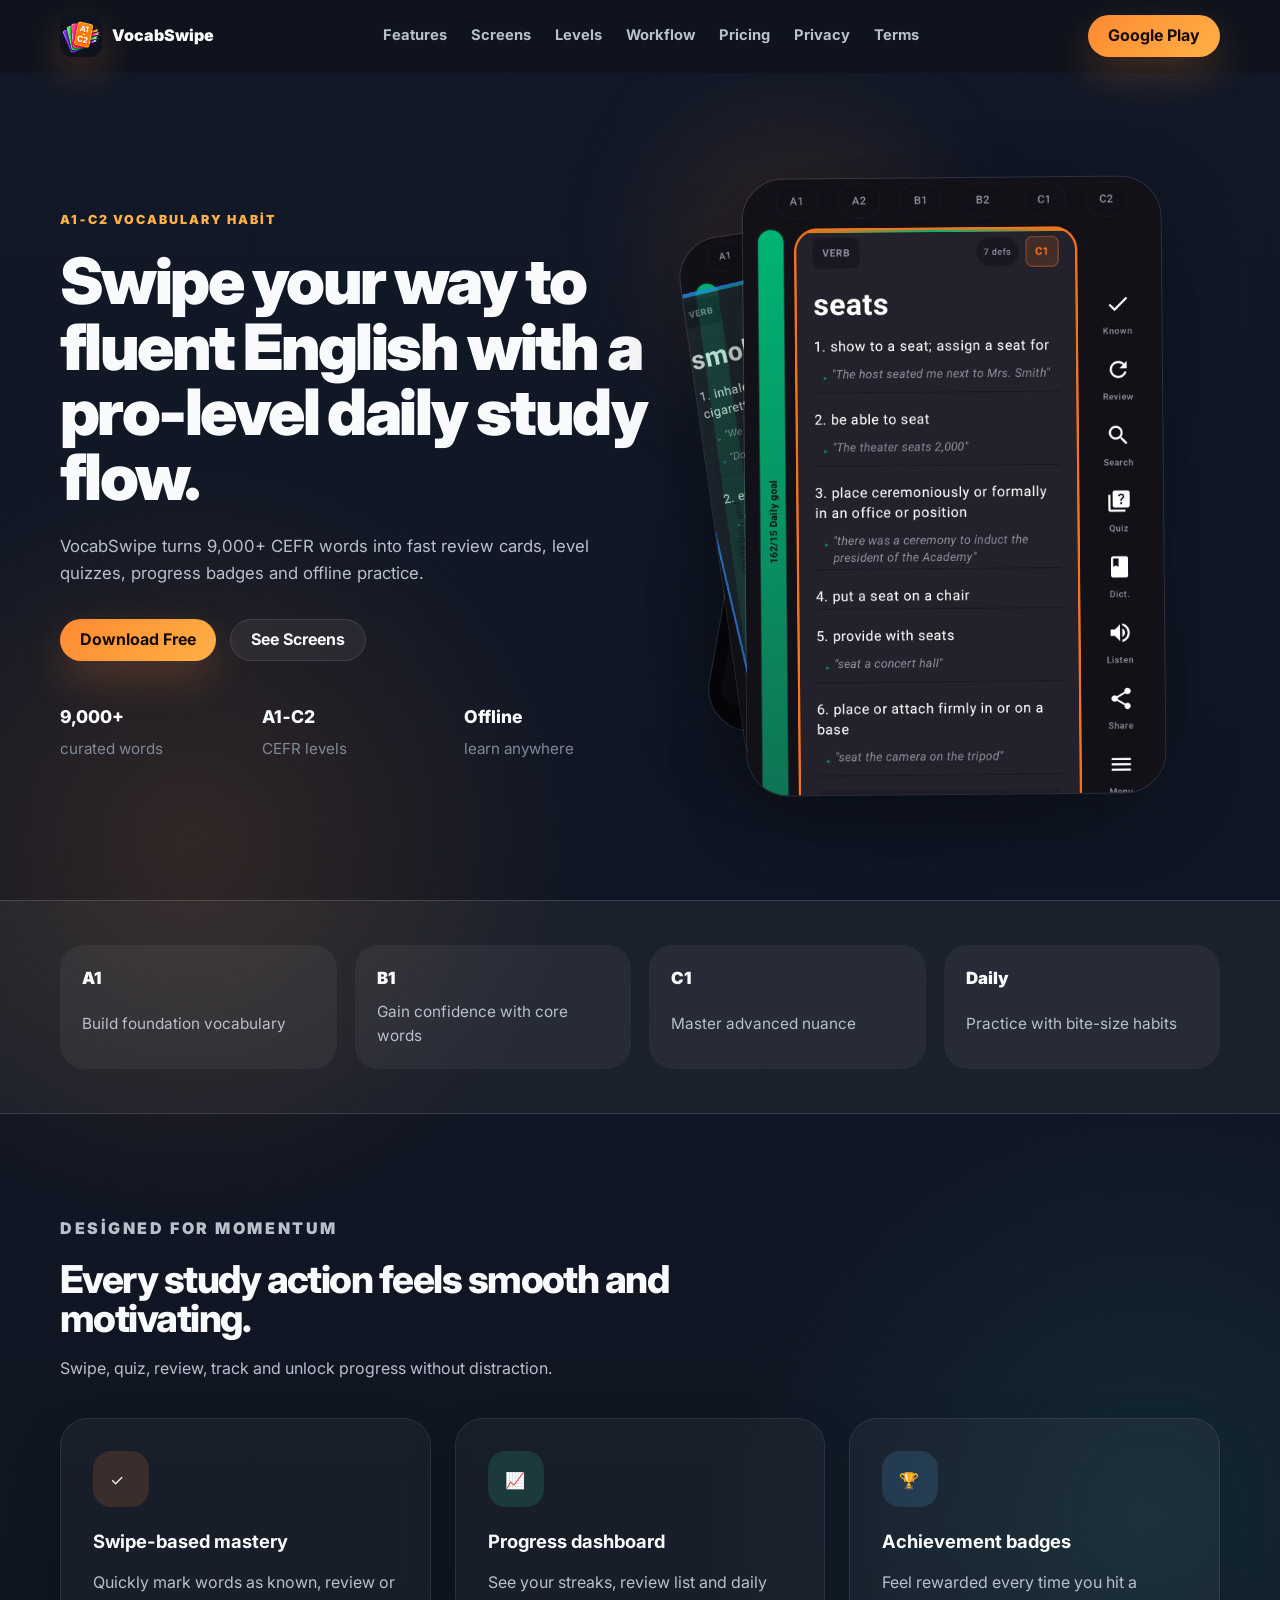
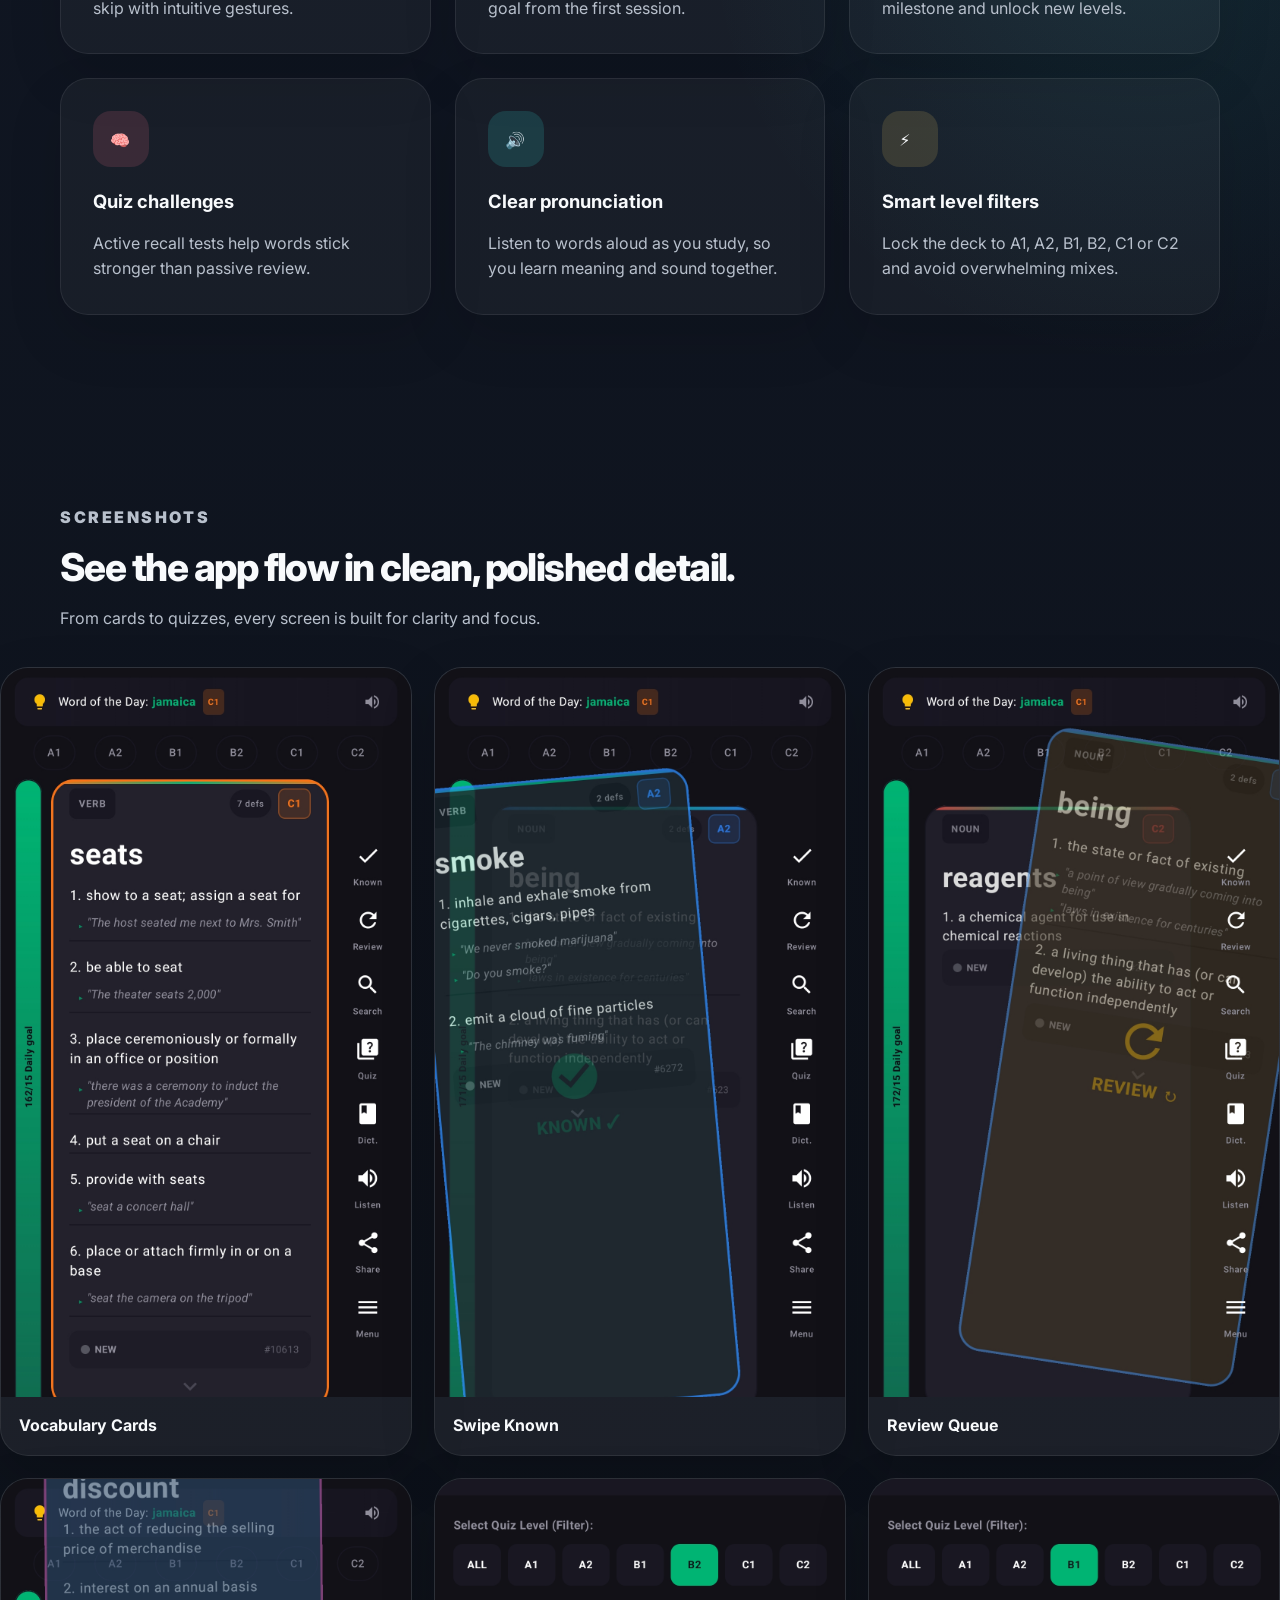
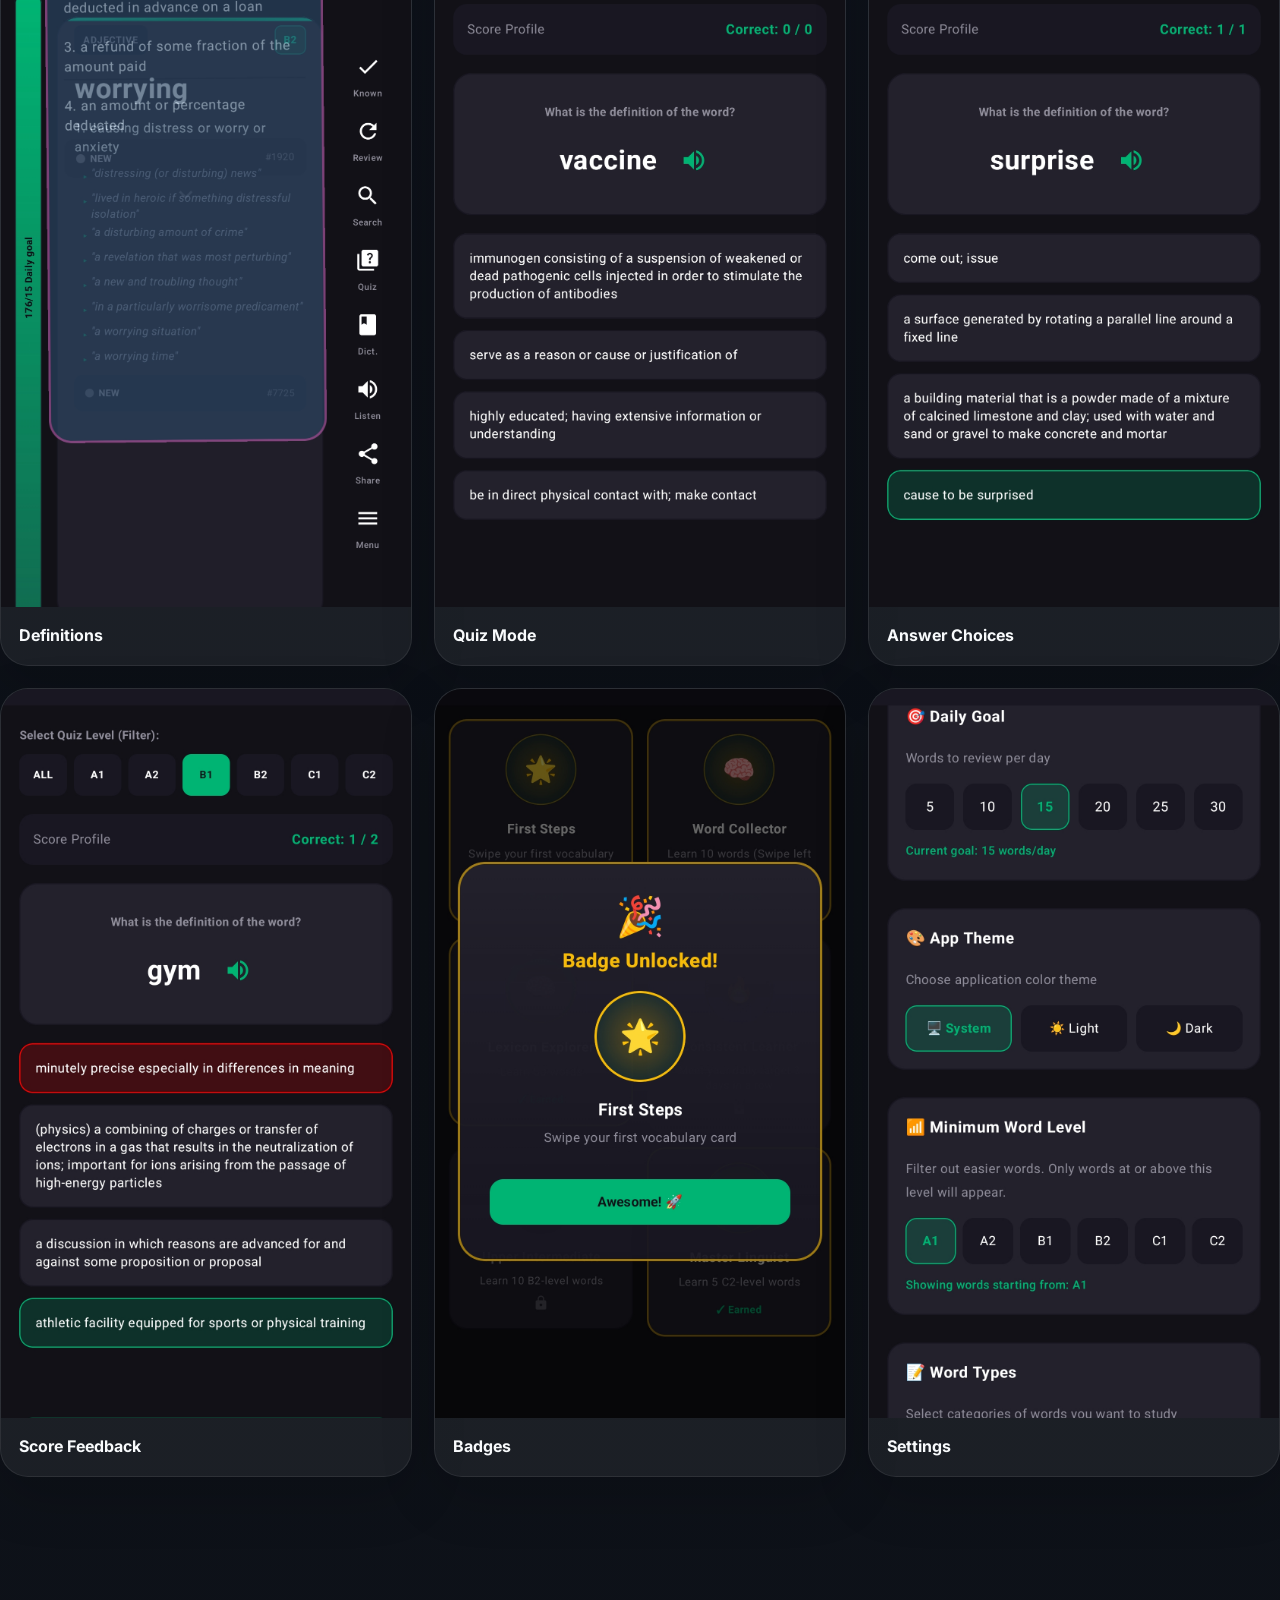
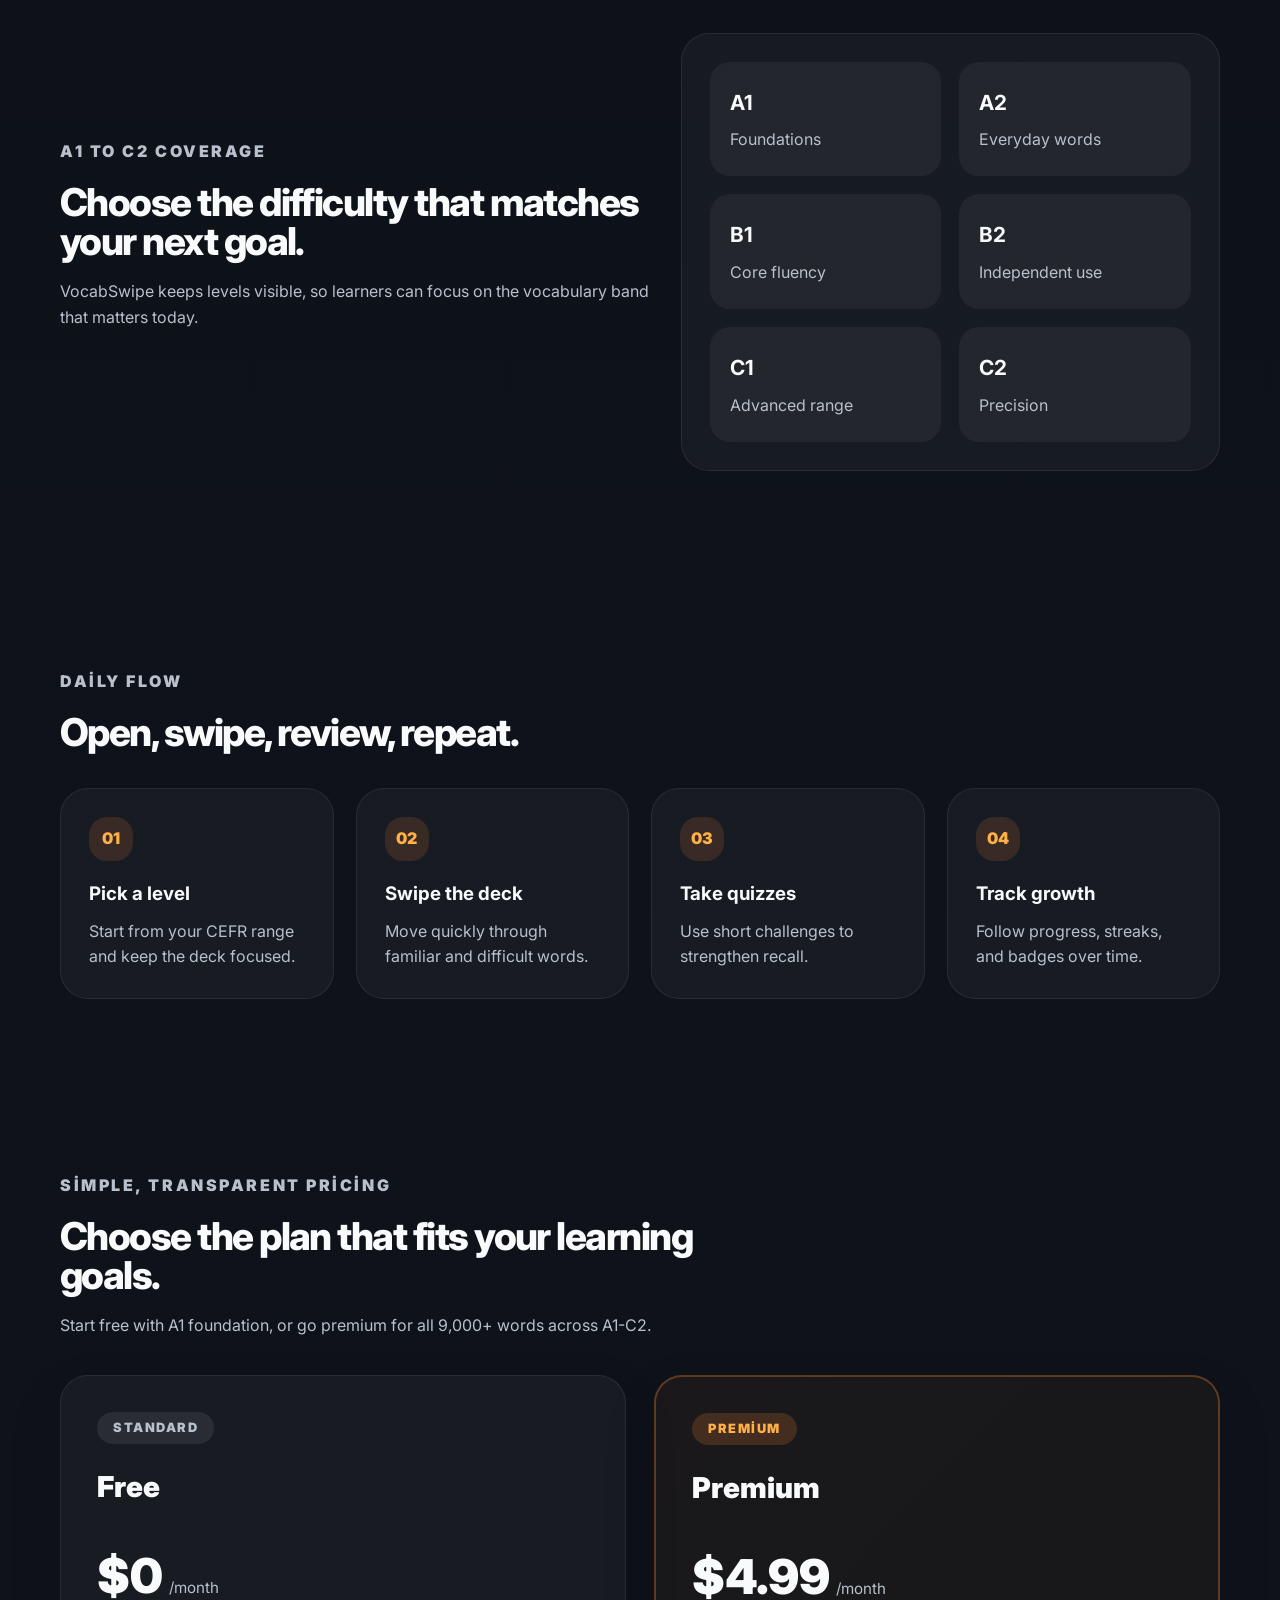
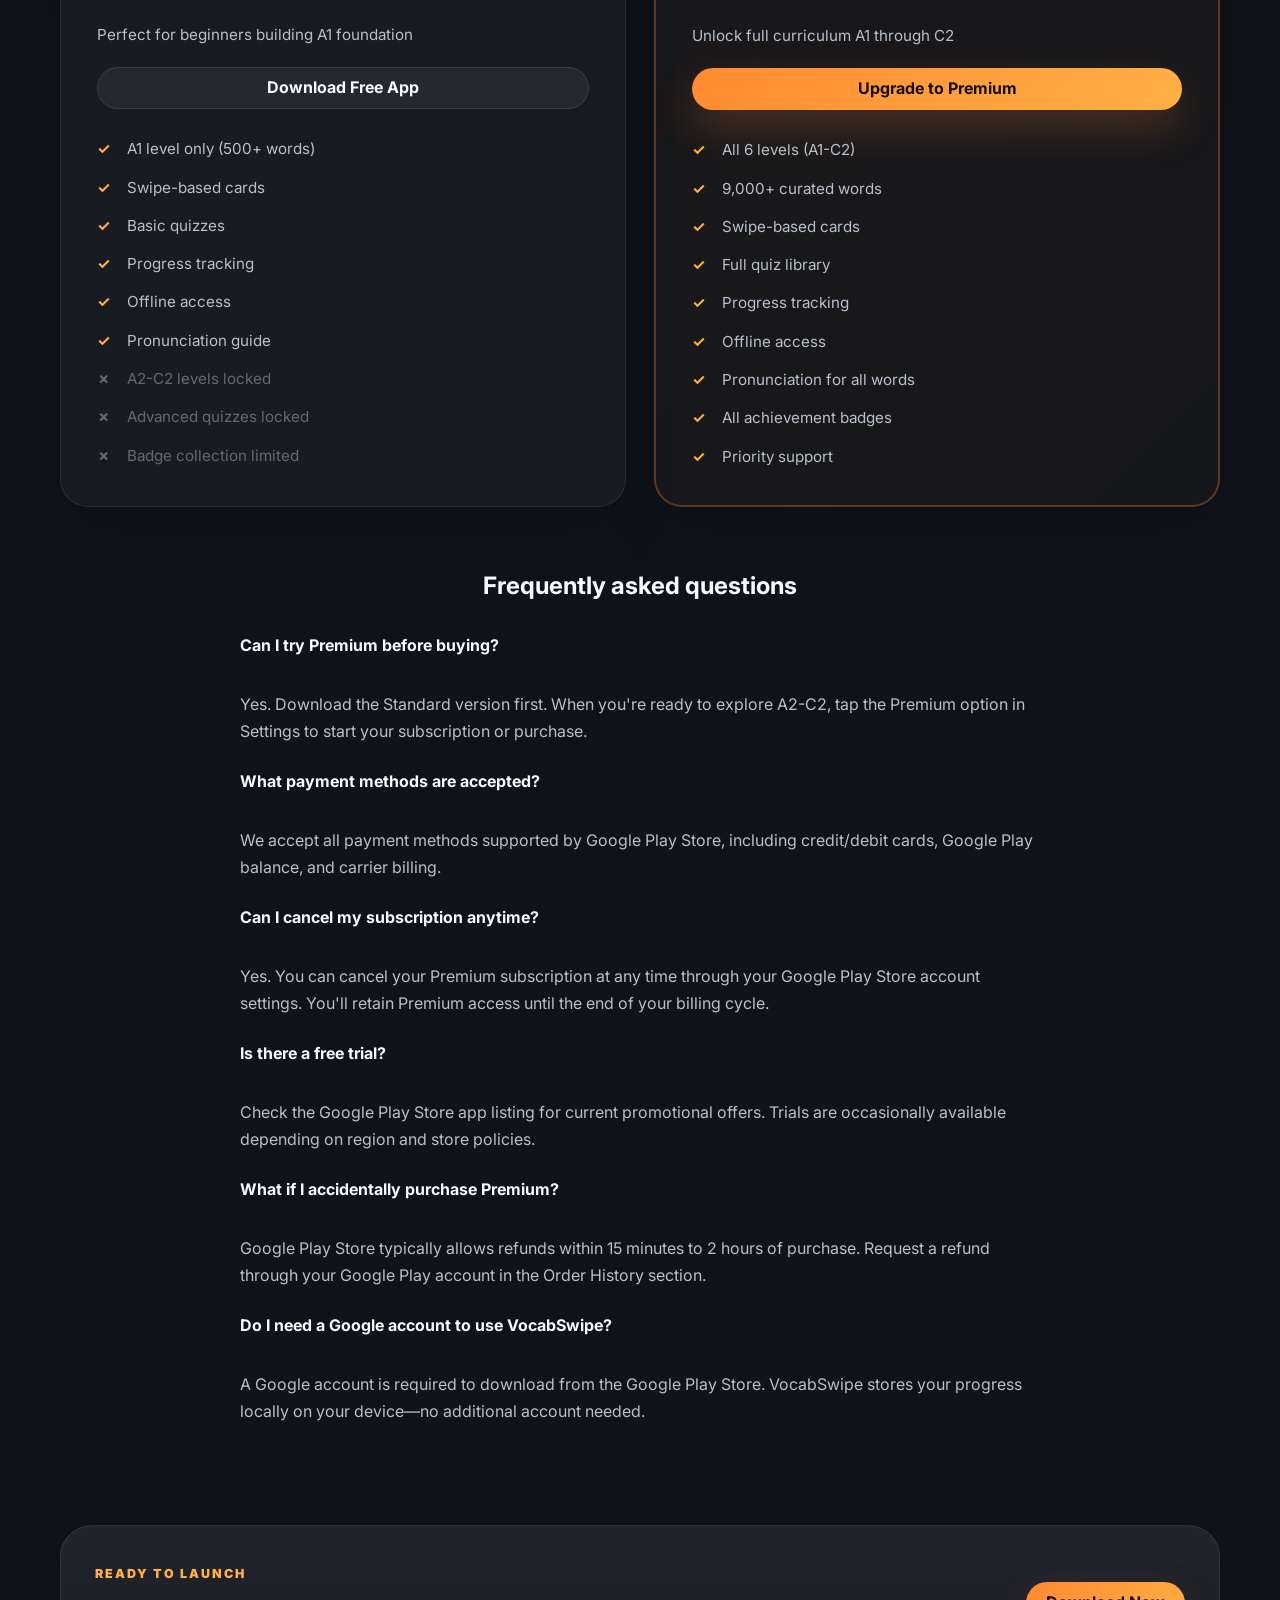
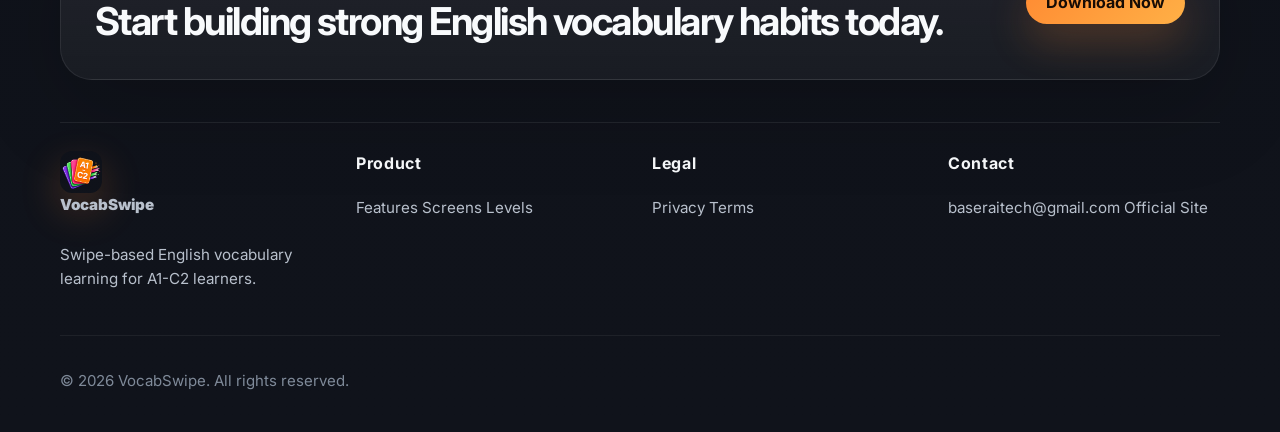
==== commit 4f85ef0c: "Add files via upload" ====
--- a/index.html
+++ b/index.html
@@ -1,267 +1,340 @@
-﻿<!DOCTYPE html>
-<html lang="tr">
-<head>
-  <meta charset="UTF-8">
-  <meta name="viewport" content="width=device-width, initial-scale=1.0">
-  <title>VocabSwipe — A1‑C2 English Vocabulary Builder</title>
-  <meta name="description" content="VocabSwipe brings fast, swipe-driven English vocabulary learning for A1-C2 learners with quizzes, badges, offline access and smart review.">
-  <meta name="theme-color" content="#111827">
-  <link rel="icon" type="image/png" href="assets/vocabswipe-newturuncu.png">
-  <link rel="preconnect" href="https://fonts.googleapis.com">
-  <link rel="preconnect" href="https://fonts.gstatic.com" crossorigin>
-  <link href="https://fonts.googleapis.com/css2?family=Inter:wght@400;500;600;700;800;900&display=swap" rel="stylesheet">
-  <link rel="stylesheet" href="styles.css">
-  <script defer src="script.js"></script>
-</head>
-<body>
-  <header class="site-header" id="siteHeader">
-    <div class="container nav-shell">
-      <a class="brand" href="#home" aria-label="VocabSwipe home">
-        <img src="assets/vocabswipe-newturuncu.png" alt="VocabSwipe logo" class="brand-logo">
-        <span>VocabSwipe</span>
-      </a>
-      <nav class="nav-links" id="navLinks" aria-label="Primary navigation">
-        <a href="#features">Features</a>
-        <a href="#screens">Screens</a>
-        <a href="#levels">Levels</a>
-        <a href="#workflow">Workflow</a>
-        <a href="privacy.html">Privacy</a>
-        <a href="terms.html">Terms</a>
-      </nav>
-      <div class="header-actions">
-        <a class="btn btn-primary" href="https://play.google.com/apps/testing/com.vocabswipe">Google Play</a>
-        <button class="menu-toggle" id="menuToggle" type="button" aria-label="Open menu" aria-expanded="false" aria-controls="navLinks">
-          <span></span>
-          <span></span>
-          <span></span>
-        </button>
-      </div>
-    </div>
-  </header>
-
-  <main>
-    <section class="hero section-band" id="home">
-      <div class="container hero-grid">
-        <div class="hero-copy reveal">
-          <p class="kicker">A1‑C2 Vocabulary Habit</p>
-          <h1>Swipe your way to fluent English with a pro-level daily study flow.</h1>
-          <p class="hero-lead">VocabSwipe turns 9,000+ CEFR words into fast review cards, level quizzes, progress badges and offline practice.</p>
-          <div class="hero-actions">
-            <a class="btn btn-primary" href="https://play.google.com/apps/testing/com.vocabswipe">Download Free</a>
-            <a class="btn btn-ghost" href="#screens">See Screens</a>
-          </div>
-          <div class="metric-row" aria-label="Platform highlights">
-            <div><strong>9,000+</strong><span>curated words</span></div>
-            <div><strong>A1‑C2</strong><span>CEFR levels</span></div>
-            <div><strong>Offline</strong><span>learn anywhere</span></div>
-          </div>
-        </div>
-
-        <div class="hero-stage reveal" aria-hidden="true">
-          <div class="hero-background"></div>
-          <div class="phone-stack">
-            <article class="phone-card phone-large">
-              <img src="assets/vs-ss3.jpg" alt="VocabSwipe vocabulary card screen">
-            </article>
-            <article class="phone-card phone-left">
-              <img src="assets/vs-ss4.jpg" alt="VocabSwipe swipe gesture screen">
-            </article>
-            <article class="phone-card phone-right">
-              <img src="assets/vs-ss-10.jpg" alt="VocabSwipe quiz screen">
-            </article>
-          </div>
-        </div>
-      </div>
-    </section>
-
-    <section class="feature-strip section-block">
-      <div class="container strip-grid reveal">
-        <article><strong>A1</strong><p>Build foundation vocabulary</p></article>
-        <article><strong>B1</strong><p>Gain confidence with core words</p></article>
-        <article><strong>C1</strong><p>Master advanced nuance</p></article>
-        <article><strong>Daily</strong><p>Practice with bite-size habits</p></article>
-      </div>
-    </section>
-
-    <section class="section-block" id="features">
-      <div class="container">
-        <div class="section-heading reveal">
-          <p class="kicker">Designed for momentum</p>
-          <h2>Every study action feels smooth and motivating.</h2>
-          <p>Swipe, quiz, review, track and unlock progress without distraction.</p>
-        </div>
-        <div class="feature-grid">
-          <article class="feature-card reveal">
-            <div class="icon-badge orange"><span>✓</span></div>
-            <h3>Swipe-based mastery</h3>
-            <p>Quickly mark words as known, review or skip with intuitive gestures.</p>
-          </article>
-          <article class="feature-card reveal">
-            <div class="icon-badge green"><span>📈</span></div>
-            <h3>Progress dashboard</h3>
-            <p>See your streaks, review list and daily goal from the first session.</p>
-          </article>
-          <article class="feature-card reveal">
-            <div class="icon-badge blue"><span>🏆</span></div>
-            <h3>Achievement badges</h3>
-            <p>Feel rewarded every time you hit a milestone and unlock new levels.</p>
-          </article>
-          <article class="feature-card reveal">
-            <div class="icon-badge pink"><span>🧠</span></div>
-            <h3>Quiz challenges</h3>
-            <p>Active recall tests help words stick stronger than passive review.</p>
-          </article>
-          <article class="feature-card reveal">
-            <div class="icon-badge teal"><span>🔊</span></div>
-            <h3>Clear pronunciation</h3>
-            <p>Listen to words aloud as you study, so you learn meaning and sound together.</p>
-          </article>
-          <article class="feature-card reveal">
-            <div class="icon-badge amber"><span>⚡</span></div>
-            <h3>Smart level filters</h3>
-            <p>Lock the deck to A1, A2, B1, B2, C1 or C2 and avoid overwhelming mixes.</p>
-          </article>
-        </div>
-      </div>
-    </section>
-
-    <section class="screens-section section-band" id="screens">
-      <div class="container">
-        <div class="section-heading reveal">
-          <p class="kicker">Screenshots</p>
-          <h2>See the app flow in clean, polished detail.</h2>
-          <p>From cards to quizzes, every screen is built for clarity and focus.</p>
-        </div>
-      </div>
-      <div class="screen-rail" aria-label="VocabSwipe screenshots">
-        <article class="screen-card reveal">
-          <img src="assets/vs-ss3.jpg" alt="Vocabulary card screen" loading="lazy">
-          <span>Vocabulary Cards</span>
-        </article>
-        <article class="screen-card reveal">
-          <img src="assets/vs-ss4.jpg" alt="Swipe known gesture screen" loading="lazy">
-          <span>Swipe Known</span>
-        </article>
-        <article class="screen-card reveal">
-          <img src="assets/vs-ss5.jpg" alt="Review gesture screen" loading="lazy">
-          <span>Review Queue</span>
-        </article>
-        <article class="screen-card reveal">
-          <img src="assets/vs-ss-6.jpg" alt="Detailed vocabulary screen" loading="lazy">
-          <span>Definitions</span>
-        </article>
-        <article class="screen-card reveal">
-          <img src="assets/vs-ss-7.jpg" alt="Quiz question screen" loading="lazy">
-          <span>Quiz Mode</span>
-        </article>
-        <article class="screen-card reveal">
-          <img src="assets/vs-ss2.jpg" alt="Quiz answer choices screen" loading="lazy">
-          <span>Answer Choices</span>
-        </article>
-        <article class="screen-card reveal">
-          <img src="assets/vs-ss-9.jpg" alt="Quiz feedback screen" loading="lazy">
-          <span>Score Feedback</span>
-        </article>
-        <article class="screen-card reveal">
-          <img src="assets/vs-ss-10.jpg" alt="Achievement badge screen" loading="lazy">
-          <span>Badges</span>
-        </article>
-        <article class="screen-card reveal">
-          <img src="assets/vs-ss-11.jpg" alt="Settings screen" loading="lazy">
-          <span>Settings</span>
-        </article>
-      </div>
-    </section>
-
-    <section class="level-section section-block" id="levels">
-      <div class="container level-grid">
-        <div class="section-heading left reveal">
-          <p class="kicker">A1 to C2 coverage</p>
-          <h2>Choose the difficulty that matches your next goal.</h2>
-          <p>VocabSwipe keeps levels visible, so learners can focus on the vocabulary band that matters today.</p>
-        </div>
-        <div class="level-board reveal" aria-label="CEFR levels">
-          <div><strong>A1</strong><span>Foundations</span></div>
-          <div><strong>A2</strong><span>Everyday words</span></div>
-          <div><strong>B1</strong><span>Core fluency</span></div>
-          <div><strong>B2</strong><span>Independent use</span></div>
-          <div><strong>C1</strong><span>Advanced range</span></div>
-          <div><strong>C2</strong><span>Precision</span></div>
-        </div>
-      </div>
-    </section>
-
-    <section class="workflow section-band" id="workflow">
-      <div class="container">
-        <div class="section-heading reveal">
-          <p class="kicker">Daily flow</p>
-          <h2>Open, swipe, review, repeat.</h2>
-        </div>
-        <div class="workflow-grid">
-          <article class="workflow-step reveal">
-            <span>01</span>
-            <h3>Pick a level</h3>
-            <p>Start from your CEFR range and keep the deck focused.</p>
-          </article>
-          <article class="workflow-step reveal">
-            <span>02</span>
-            <h3>Swipe the deck</h3>
-            <p>Move quickly through familiar and difficult words.</p>
-          </article>
-          <article class="workflow-step reveal">
-            <span>03</span>
-            <h3>Take quizzes</h3>
-            <p>Use short challenges to strengthen recall.</p>
-          </article>
-          <article class="workflow-step reveal">
-            <span>04</span>
-            <h3>Track growth</h3>
-            <p>Follow progress, streaks, and badges over time.</p>
-          </article>
-        </div>
-      </div>
-    </section>
-
-    <section class="cta-section">
-      <div class="container cta-panel reveal">
-        <div>
-          <p class="kicker">Ready to launch</p>
-          <h2>Start building strong English vocabulary habits today.</h2>
-        </div>
-        <a class="btn btn-primary" href="https://play.google.com/apps/testing/com.vocabswipe">Download Now</a>
-      </div>
-    </section>
-  </main>
-
-  <footer class="site-footer">
-    <div class="container footer-grid">
-      <div>
-        <a class="brand" href="#home">
-          <img src="assets/vocabswipe-newturuncu.png" alt="VocabSwipe logo" class="brand-logo">
-          <span>VocabSwipe</span>
-        </a>
-        <p>Swipe-based English vocabulary learning for A1-C2 learners.</p>
-      </div>
-      <div>
-        <h2>Product</h2>
-        <a href="#features">Features</a>
-        <a href="#screens">Screens</a>
-        <a href="#levels">Levels</a>
-      </div>
-      <div>
-        <h2>Legal</h2>
-        <a href="privacy.html">Privacy</a>
-        <a href="terms.html">Terms</a>
-      </div>
-      <div>
-        <h2>Contact</h2>
-        <a href="mailto:baseraitech@gmail.com">baseraitech@gmail.com</a>
-        <a href="https://baseraitech.github.io/vocabswipe/">Official Site</a>
-      </div>
-    </div>
-    <div class="container copyright">
-      <p>&copy; 2026 VocabSwipe. All rights reserved.</p>
-    </div>
-  </footer>
-</body>
+﻿<!DOCTYPE html>
+<html lang="tr">
+<head>
+  <meta charset="UTF-8">
+  <meta name="viewport" content="width=device-width, initial-scale=1.0">
+  <title>VocabSwipe — A1‑C2 English Vocabulary Builder</title>
+  <meta name="description" content="VocabSwipe brings fast, swipe-driven English vocabulary learning for A1-C2 learners with quizzes, badges, offline access and smart review.">
+  <meta name="theme-color" content="#111827">
+  <link rel="icon" type="image/png" href="assets/vocabswipe-newturuncu.png">
+  <link rel="preconnect" href="https://fonts.googleapis.com">
+  <link rel="preconnect" href="https://fonts.gstatic.com" crossorigin>
+  <link href="https://fonts.googleapis.com/css2?family=Inter:wght@400;500;600;700;800;900&display=swap" rel="stylesheet">
+  <link rel="stylesheet" href="styles.css">
+  <script defer src="script.js"></script>
+</head>
+<body>
+  <header class="site-header" id="siteHeader">
+    <div class="container nav-shell">
+      <a class="brand" href="#home" aria-label="VocabSwipe home">
+        <img src="assets/vocabswipe-newturuncu.png" alt="VocabSwipe logo" class="brand-logo">
+        <span>VocabSwipe</span>
+      </a>
+      <nav class="nav-links" id="navLinks" aria-label="Primary navigation">
+        <a href="#features">Features</a>
+        <a href="#screens">Screens</a>
+        <a href="#levels">Levels</a>
+        <a href="#workflow">Workflow</a>
+        <a href="#pricing">Pricing</a>
+        <a href="privacy.html">Privacy</a>
+        <a href="terms.html">Terms</a>
+      </nav>
+      <div class="header-actions">
+        <a class="btn btn-primary" href="https://play.google.com/apps/testing/com.baser.vocabswipe">Google Play</a>
+        <button class="menu-toggle" id="menuToggle" type="button" aria-label="Open menu" aria-expanded="false" aria-controls="navLinks">
+          <span></span>
+          <span></span>
+          <span></span>
+        </button>
+      </div>
+    </div>
+  </header>
+
+  <main>
+    <section class="hero section-band" id="home">
+      <div class="container hero-grid">
+        <div class="hero-copy reveal">
+          <p class="kicker">A1‑C2 Vocabulary Habit</p>
+          <h1>Swipe your way to fluent English with a pro-level daily study flow.</h1>
+          <p class="hero-lead">VocabSwipe turns 9,000+ CEFR words into fast review cards, level quizzes, progress badges and offline practice.</p>
+          <div class="hero-actions">
+            <a class="btn btn-primary" href="https://play.google.com/apps/testing/com.baser.vocabswipe">Download Free</a>
+            <a class="btn btn-ghost" href="#screens">See Screens</a>
+          </div>
+          <div class="metric-row" aria-label="Platform highlights">
+            <div><strong>9,000+</strong><span>curated words</span></div>
+            <div><strong>A1‑C2</strong><span>CEFR levels</span></div>
+            <div><strong>Offline</strong><span>learn anywhere</span></div>
+          </div>
+        </div>
+
+        <div class="hero-stage reveal" aria-hidden="true">
+          <div class="hero-background"></div>
+          <div class="phone-stack">
+            <article class="phone-card phone-large">
+              <img src="assets/vs-ss3.jpg" alt="VocabSwipe vocabulary card screen">
+            </article>
+            <article class="phone-card phone-left">
+              <img src="assets/vs-ss4.jpg" alt="VocabSwipe swipe gesture screen">
+            </article>
+            <article class="phone-card phone-right">
+              <img src="assets/vs-ss-10.jpg" alt="VocabSwipe quiz screen">
+            </article>
+          </div>
+        </div>
+      </div>
+    </section>
+
+    <section class="feature-strip section-block">
+      <div class="container strip-grid reveal">
+        <article><strong>A1</strong><p>Build foundation vocabulary</p></article>
+        <article><strong>B1</strong><p>Gain confidence with core words</p></article>
+        <article><strong>C1</strong><p>Master advanced nuance</p></article>
+        <article><strong>Daily</strong><p>Practice with bite-size habits</p></article>
+      </div>
+    </section>
+
+    <section class="section-block" id="features">
+      <div class="container">
+        <div class="section-heading reveal">
+          <p class="kicker">Designed for momentum</p>
+          <h2>Every study action feels smooth and motivating.</h2>
+          <p>Swipe, quiz, review, track and unlock progress without distraction.</p>
+        </div>
+        <div class="feature-grid">
+          <article class="feature-card reveal">
+            <div class="icon-badge orange"><span>✓</span></div>
+            <h3>Swipe-based mastery</h3>
+            <p>Quickly mark words as known, review or skip with intuitive gestures.</p>
+          </article>
+          <article class="feature-card reveal">
+            <div class="icon-badge green"><span>📈</span></div>
+            <h3>Progress dashboard</h3>
+            <p>See your streaks, review list and daily goal from the first session.</p>
+          </article>
+          <article class="feature-card reveal">
+            <div class="icon-badge blue"><span>🏆</span></div>
+            <h3>Achievement badges</h3>
+            <p>Feel rewarded every time you hit a milestone and unlock new levels.</p>
+          </article>
+          <article class="feature-card reveal">
+            <div class="icon-badge pink"><span>🧠</span></div>
+            <h3>Quiz challenges</h3>
+            <p>Active recall tests help words stick stronger than passive review.</p>
+          </article>
+          <article class="feature-card reveal">
+            <div class="icon-badge teal"><span>🔊</span></div>
+            <h3>Clear pronunciation</h3>
+            <p>Listen to words aloud as you study, so you learn meaning and sound together.</p>
+          </article>
+          <article class="feature-card reveal">
+            <div class="icon-badge amber"><span>⚡</span></div>
+            <h3>Smart level filters</h3>
+            <p>Lock the deck to A1, A2, B1, B2, C1 or C2 and avoid overwhelming mixes.</p>
+          </article>
+        </div>
+      </div>
+    </section>
+
+    <section class="screens-section section-band" id="screens">
+      <div class="container">
+        <div class="section-heading reveal">
+          <p class="kicker">Screenshots</p>
+          <h2>See the app flow in clean, polished detail.</h2>
+          <p>From cards to quizzes, every screen is built for clarity and focus.</p>
+        </div>
+      </div>
+      <div class="screen-rail" aria-label="VocabSwipe screenshots">
+        <article class="screen-card reveal">
+          <img src="assets/vs-ss3.jpg" alt="Vocabulary card screen" loading="lazy">
+          <span>Vocabulary Cards</span>
+        </article>
+        <article class="screen-card reveal">
+          <img src="assets/vs-ss4.jpg" alt="Swipe known gesture screen" loading="lazy">
+          <span>Swipe Known</span>
+        </article>
+        <article class="screen-card reveal">
+          <img src="assets/vs-ss5.jpg" alt="Review gesture screen" loading="lazy">
+          <span>Review Queue</span>
+        </article>
+        <article class="screen-card reveal">
+          <img src="assets/vs-ss-6.jpg" alt="Detailed vocabulary screen" loading="lazy">
+          <span>Definitions</span>
+        </article>
+        <article class="screen-card reveal">
+          <img src="assets/vs-ss-7.jpg" alt="Quiz question screen" loading="lazy">
+          <span>Quiz Mode</span>
+        </article>
+        <article class="screen-card reveal">
+          <img src="assets/vs-ss2.jpg" alt="Quiz answer choices screen" loading="lazy">
+          <span>Answer Choices</span>
+        </article>
+        <article class="screen-card reveal">
+          <img src="assets/vs-ss-9.jpg" alt="Quiz feedback screen" loading="lazy">
+          <span>Score Feedback</span>
+        </article>
+        <article class="screen-card reveal">
+          <img src="assets/vs-ss-10.jpg" alt="Achievement badge screen" loading="lazy">
+          <span>Badges</span>
+        </article>
+        <article class="screen-card reveal">
+          <img src="assets/vs-ss-11.jpg" alt="Settings screen" loading="lazy">
+          <span>Settings</span>
+        </article>
+      </div>
+    </section>
+
+    <section class="level-section section-block" id="levels">
+      <div class="container level-grid">
+        <div class="section-heading left reveal">
+          <p class="kicker">A1 to C2 coverage</p>
+          <h2>Choose the difficulty that matches your next goal.</h2>
+          <p>VocabSwipe keeps levels visible, so learners can focus on the vocabulary band that matters today.</p>
+        </div>
+        <div class="level-board reveal" aria-label="CEFR levels">
+          <div><strong>A1</strong><span>Foundations</span></div>
+          <div><strong>A2</strong><span>Everyday words</span></div>
+          <div><strong>B1</strong><span>Core fluency</span></div>
+          <div><strong>B2</strong><span>Independent use</span></div>
+          <div><strong>C1</strong><span>Advanced range</span></div>
+          <div><strong>C2</strong><span>Precision</span></div>
+        </div>
+      </div>
+    </section>
+
+    <section class="workflow section-band" id="workflow">
+      <div class="container">
+        <div class="section-heading reveal">
+          <p class="kicker">Daily flow</p>
+          <h2>Open, swipe, review, repeat.</h2>
+        </div>
+        <div class="workflow-grid">
+          <article class="workflow-step reveal">
+            <span>01</span>
+            <h3>Pick a level</h3>
+            <p>Start from your CEFR range and keep the deck focused.</p>
+          </article>
+          <article class="workflow-step reveal">
+            <span>02</span>
+            <h3>Swipe the deck</h3>
+            <p>Move quickly through familiar and difficult words.</p>
+          </article>
+          <article class="workflow-step reveal">
+            <span>03</span>
+            <h3>Take quizzes</h3>
+            <p>Use short challenges to strengthen recall.</p>
+          </article>
+          <article class="workflow-step reveal">
+            <span>04</span>
+            <h3>Track growth</h3>
+            <p>Follow progress, streaks, and badges over time.</p>
+          </article>
+        </div>
+      </div>
+    </section>
+
+    <section class="pricing-section section-block" id="pricing">
+      <div class="container">
+        <div class="section-heading reveal">
+          <p class="kicker">Simple, transparent pricing</p>
+          <h2>Choose the plan that fits your learning goals.</h2>
+          <p>Start free with A1 foundation, or go premium for all 9,000+ words across A1-C2.</p>
+        </div>
+        <div class="pricing-grid">
+          <article class="pricing-card reveal">
+            <div class="pricing-badge">Standard</div>
+            <h3>Free</h3>
+            <p class="price-tag"><strong>$0</strong><span>/month</span></p>
+            <p class="pricing-description">Perfect for beginners building A1 foundation</p>
+            <a class="btn btn-ghost" href="https://play.google.com/apps/testing/com.baser.vocabswipe">Download Free App</a>
+            <ul class="pricing-features">
+              <li><strong>✓</strong> A1 level only (500+ words)</li>
+              <li><strong>✓</strong> Swipe-based cards</li>
+              <li><strong>✓</strong> Basic quizzes</li>
+              <li><strong>✓</strong> Progress tracking</li>
+              <li><strong>✓</strong> Offline access</li>
+              <li><strong>✓</strong> Pronunciation guide</li>
+              <li class="limited"><strong>✗</strong> A2-C2 levels locked</li>
+              <li class="limited"><strong>✗</strong> Advanced quizzes locked</li>
+              <li class="limited"><strong>✗</strong> Badge collection limited</li>
+            </ul>
+          </article>
+
+          <article class="pricing-card premium reveal">
+            <div class="pricing-badge premium-badge">Premium</div>
+            <h3>Premium</h3>
+            <p class="price-tag"><strong>$4.99</strong><span>/month</span></p>
+            <p class="pricing-description">Unlock full curriculum A1 through C2</p>
+            <a class="btn btn-primary" href="https://play.google.com/apps/testing/com.baser.vocabswipe">Upgrade to Premium</a>
+            <ul class="pricing-features">
+              <li><strong>✓</strong> All 6 levels (A1-C2)</li>
+              <li><strong>✓</strong> 9,000+ curated words</li>
+              <li><strong>✓</strong> Swipe-based cards</li>
+              <li><strong>✓</strong> Full quiz library</li>
+              <li><strong>✓</strong> Progress tracking</li>
+              <li><strong>✓</strong> Offline access</li>
+              <li><strong>✓</strong> Pronunciation for all words</li>
+              <li><strong>✓</strong> All achievement badges</li>
+              <li><strong>✓</strong> Priority support</li>
+            </ul>
+          </article>
+        </div>
+
+        <div class="pricing-faq reveal">
+          <h3>Frequently asked questions</h3>
+          <dl>
+            <dt>Can I try Premium before buying?</dt>
+            <dd>Yes. Download the Standard version first. When you're ready to explore A2-C2, tap the Premium option in Settings to start your subscription or purchase.</dd>
+            
+            <dt>What payment methods are accepted?</dt>
+            <dd>We accept all payment methods supported by Google Play Store, including credit/debit cards, Google Play balance, and carrier billing.</dd>
+            
+            <dt>Can I cancel my subscription anytime?</dt>
+            <dd>Yes. You can cancel your Premium subscription at any time through your Google Play Store account settings. You'll retain Premium access until the end of your billing cycle.</dd>
+            
+            <dt>Is there a free trial?</dt>
+            <dd>Check the Google Play Store app listing for current promotional offers. Trials are occasionally available depending on region and store policies.</dd>
+            
+            <dt>What if I accidentally purchase Premium?</dt>
+            <dd>Google Play Store typically allows refunds within 15 minutes to 2 hours of purchase. Request a refund through your Google Play account in the Order History section.</dd>
+            
+            <dt>Do I need a Google account to use VocabSwipe?</dt>
+            <dd>A Google account is required to download from the Google Play Store. VocabSwipe stores your progress locally on your device—no additional account needed.</dd>
+          </dl>
+        </div>
+      </div>
+    </section>
+
+    <section class="cta-section">
+      <div class="container cta-panel reveal">
+        <div>
+          <p class="kicker">Ready to launch</p>
+          <h2>Start building strong English vocabulary habits today.</h2>
+        </div>
+        <a class="btn btn-primary" href="https://play.google.com/apps/testing/com.baser.vocabswipe">Download Now</a>
+      </div>
+    </section>
+  </main>
+
+  <footer class="site-footer">
+    <div class="container footer-grid">
+      <div>
+        <a class="brand" href="#home">
+          <img src="assets/vocabswipe-newturuncu.png" alt="VocabSwipe logo" class="brand-logo">
+          <span>VocabSwipe</span>
+        </a>
+        <p>Swipe-based English vocabulary learning for A1-C2 learners.</p>
+      </div>
+      <div>
+        <h2>Product</h2>
+        <a href="#features">Features</a>
+        <a href="#screens">Screens</a>
+        <a href="#levels">Levels</a>
+      </div>
+      <div>
+        <h2>Legal</h2>
+        <a href="privacy.html">Privacy</a>
+        <a href="terms.html">Terms</a>
+      </div>
+      <div>
+        <h2>Contact</h2>
+        <a href="mailto:baseraitech@gmail.com">baseraitech@gmail.com</a>
+        <a href="https://baseraitech.github.io/vocabswipe/">Official Site</a>
+      </div>
+    </div>
+    <div class="container copyright">
+      <p>&copy; 2026 VocabSwipe. All rights reserved.</p>
+    </div>
+  </footer>
+</body>
 </html>
--- a/styles.css
+++ b/styles.css
@@ -614,6 +614,149 @@
   font-size: 0.94rem;
 }
 
+.pricing-grid {
+  display: grid;
+  grid-template-columns: repeat(2, minmax(0, 1fr));
+  gap: 28px;
+  margin-bottom: 60px;
+}
+
+.pricing-card {
+  padding: 36px;
+  border-radius: 28px;
+  background: rgba(255, 255, 255, 0.04);
+  border: 1px solid rgba(255, 255, 255, 0.08);
+  box-shadow: 0 24px 55px rgba(0, 0, 0, 0.12);
+  transition: transform 220ms ease, border-color 220ms ease, box-shadow 220ms ease;
+  display: flex;
+  flex-direction: column;
+  position: relative;
+}
+
+.pricing-card:hover {
+  transform: translateY(-8px);
+  border-color: rgba(255, 138, 50, 0.22);
+  box-shadow: 0 32px 80px rgba(0, 0, 0, 0.18);
+}
+
+.pricing-card.premium {
+  border: 2px solid rgba(255, 138, 50, 0.3);
+  background: linear-gradient(135deg, rgba(255, 138, 50, 0.05), rgba(255, 176, 70, 0.03));
+}
+
+.pricing-badge {
+  display: inline-block;
+  padding: 6px 16px;
+  border-radius: 999px;
+  background: rgba(255, 255, 255, 0.08);
+  color: var(--muted);
+  font-size: 0.8rem;
+  font-weight: 900;
+  letter-spacing: 0.12em;
+  text-transform: uppercase;
+  width: fit-content;
+  margin-bottom: 20px;
+}
+
+.pricing-badge.premium-badge {
+  background: rgba(255, 138, 50, 0.18);
+  color: var(--orange-2);
+}
+
+.pricing-card h3 {
+  margin: 0 0 12px;
+  font-size: 1.8rem;
+  font-weight: 900;
+}
+
+.price-tag {
+  margin: 16px 0 8px;
+  display: flex;
+  align-items: baseline;
+  gap: 6px;
+}
+
+.price-tag strong {
+  font-size: 3rem;
+  font-weight: 900;
+}
+
+.price-tag span {
+  color: var(--muted);
+  font-size: 0.95rem;
+}
+
+.pricing-description {
+  margin: 0 0 20px;
+  color: var(--muted);
+  font-size: 0.95rem;
+}
+
+.pricing-card .btn {
+  margin-bottom: 28px;
+  width: 100%;
+}
+
+.pricing-features {
+  list-style: none;
+  margin: 0;
+  padding: 0;
+  display: flex;
+  flex-direction: column;
+  gap: 14px;
+}
+
+.pricing-features li {
+  display: flex;
+  align-items: flex-start;
+  gap: 12px;
+  color: var(--muted);
+  font-size: 0.95rem;
+}
+
+.pricing-features li strong {
+  flex-shrink: 0;
+  color: var(--orange-2);
+  width: 18px;
+}
+
+.pricing-features li.limited {
+  color: var(--soft);
+  opacity: 0.7;
+}
+
+.pricing-features li.limited strong {
+  color: var(--soft);
+}
+
+.pricing-faq {
+  max-width: 800px;
+  margin: 0 auto;
+}
+
+.pricing-faq h3 {
+  font-size: 1.5rem;
+  margin-bottom: 28px;
+  text-align: center;
+}
+
+.pricing-faq dl {
+  display: grid;
+  gap: 24px;
+}
+
+.pricing-faq dt {
+  font-weight: 700;
+  color: var(--ink);
+  margin-bottom: 8px;
+}
+
+.pricing-faq dd {
+  margin: 0;
+  color: var(--muted);
+  line-height: 1.7;
+}
+
 .reveal {
   opacity: 0;
   transform: translateY(18px);
@@ -626,7 +769,7 @@
 }
 
 @media (max-width: 1024px) {
-  .feature-grid, .screen-rail, .workflow-grid, .level-board {
+  .feature-grid, .screen-rail, .workflow-grid, .level-board, .pricing-grid {
     grid-template-columns: repeat(2, minmax(0, 1fr));
   }
 
@@ -674,7 +817,8 @@
   .feature-grid,
   .screen-rail,
   .workflow-grid,
-  .level-grid {
+  .level-grid,
+  .pricing-grid {
     grid-template-columns: 1fr;
   }
 
@@ -702,6 +846,14 @@
   .cta-panel {
     grid-template-columns: 1fr;
     text-align: center;
+  }
+
+  .pricing-card {
+    padding: 28px;
+  }
+
+  .price-tag strong {
+    font-size: 2.2rem;
   }
 }
 
@@ -711,4 +863,4 @@
     animation: none !important;
     transition: none !important;
   }
-}
+}
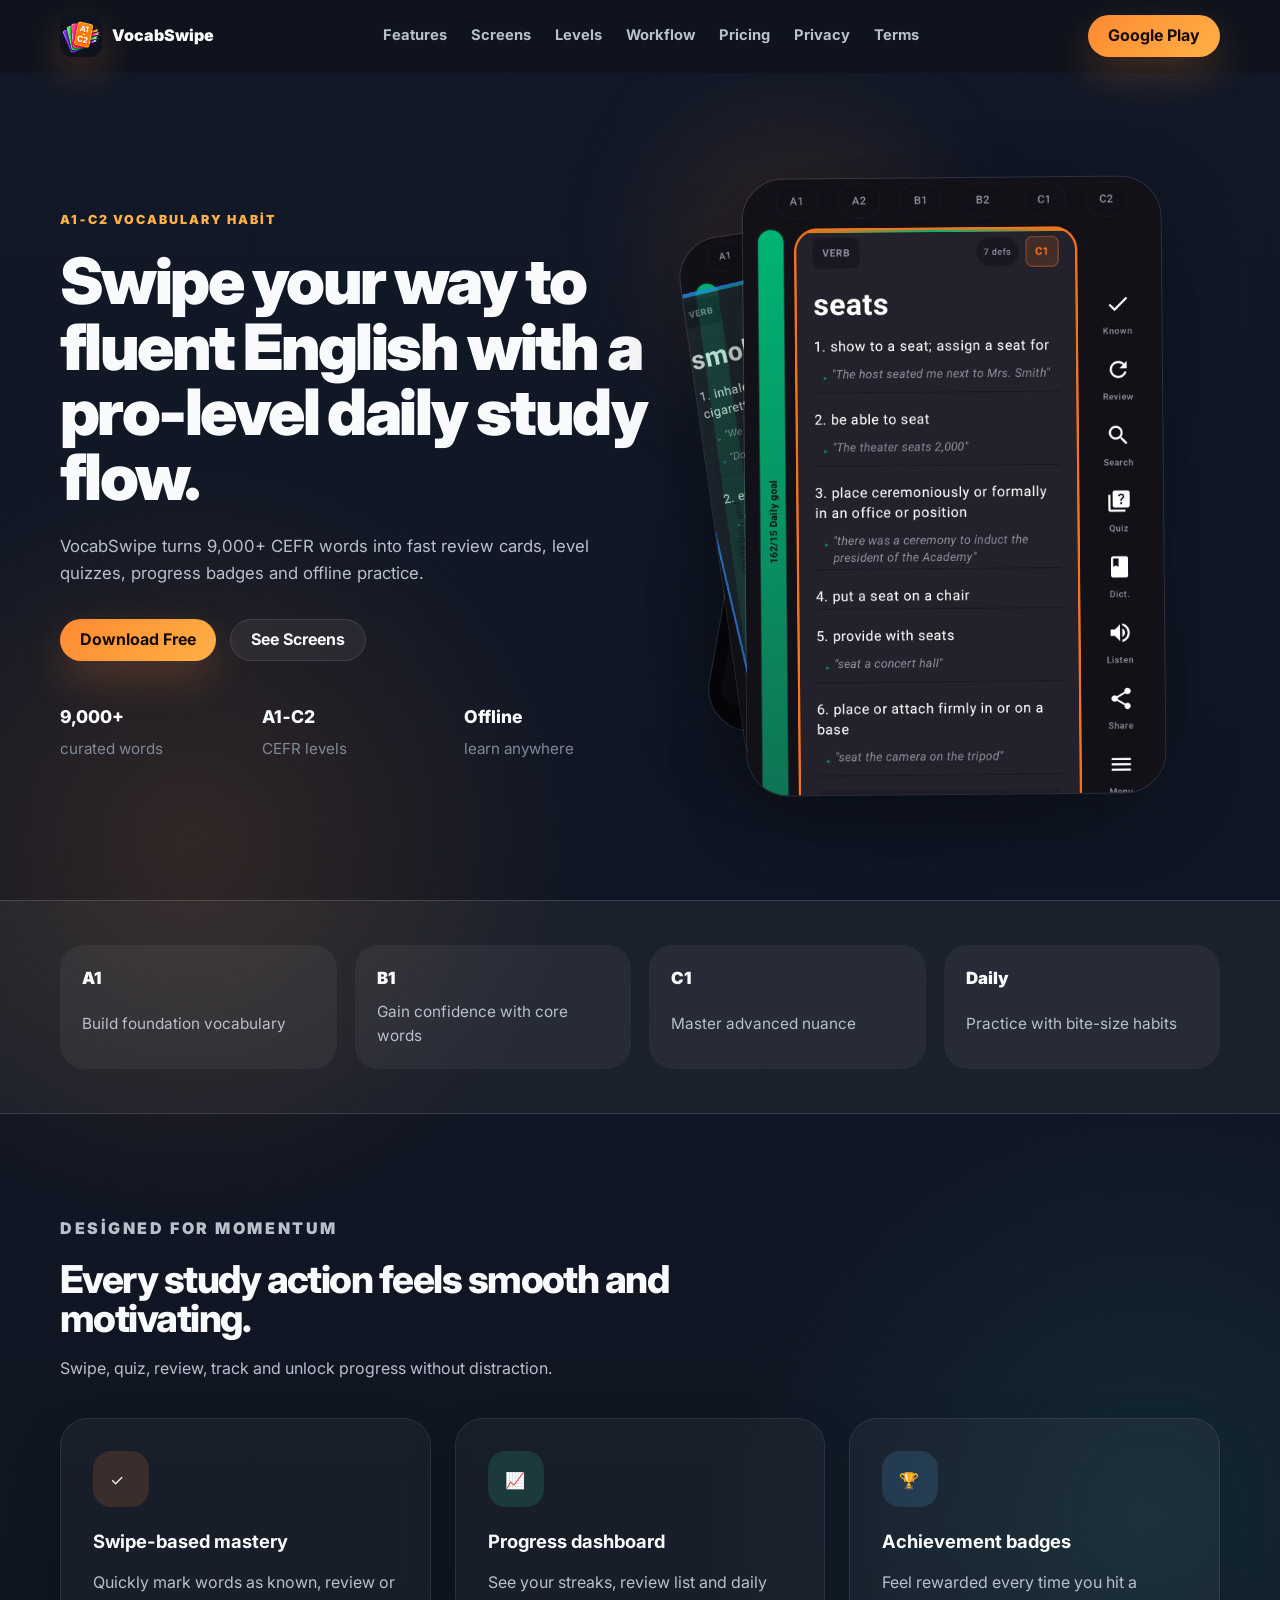
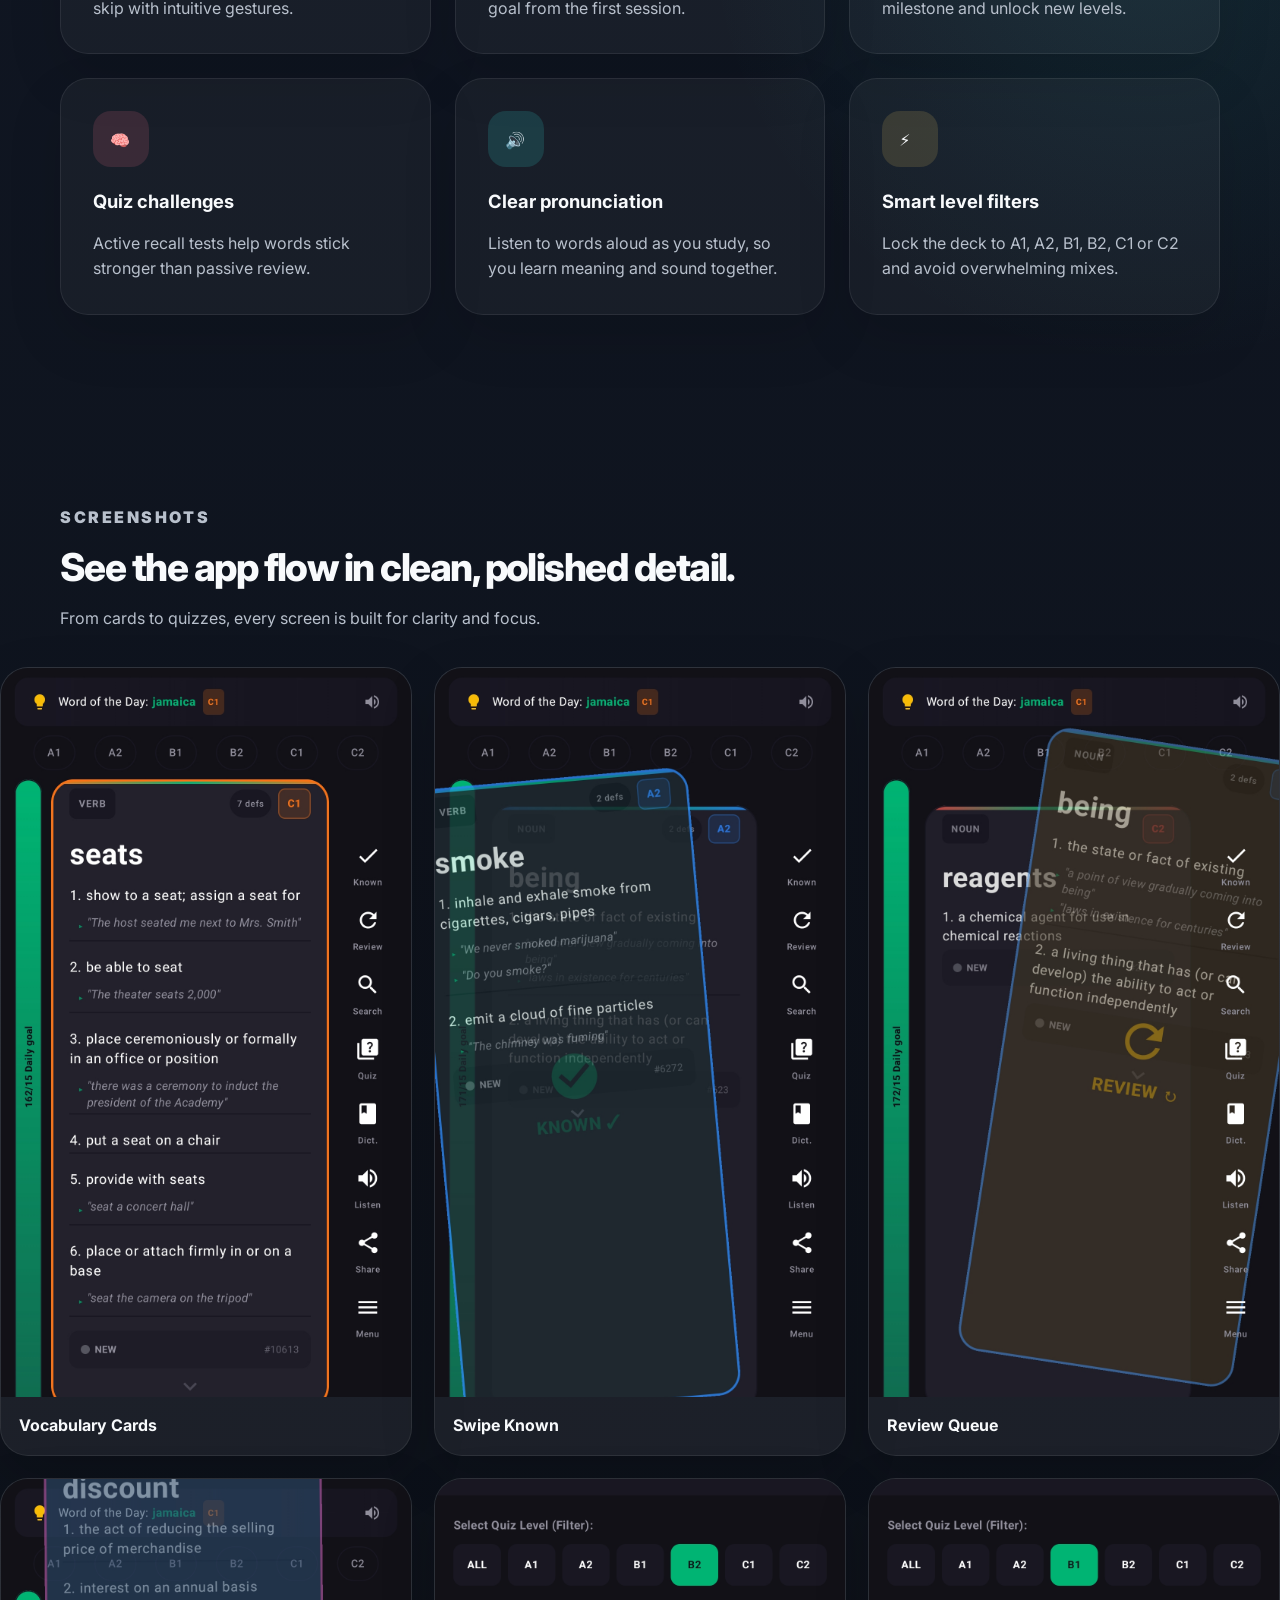
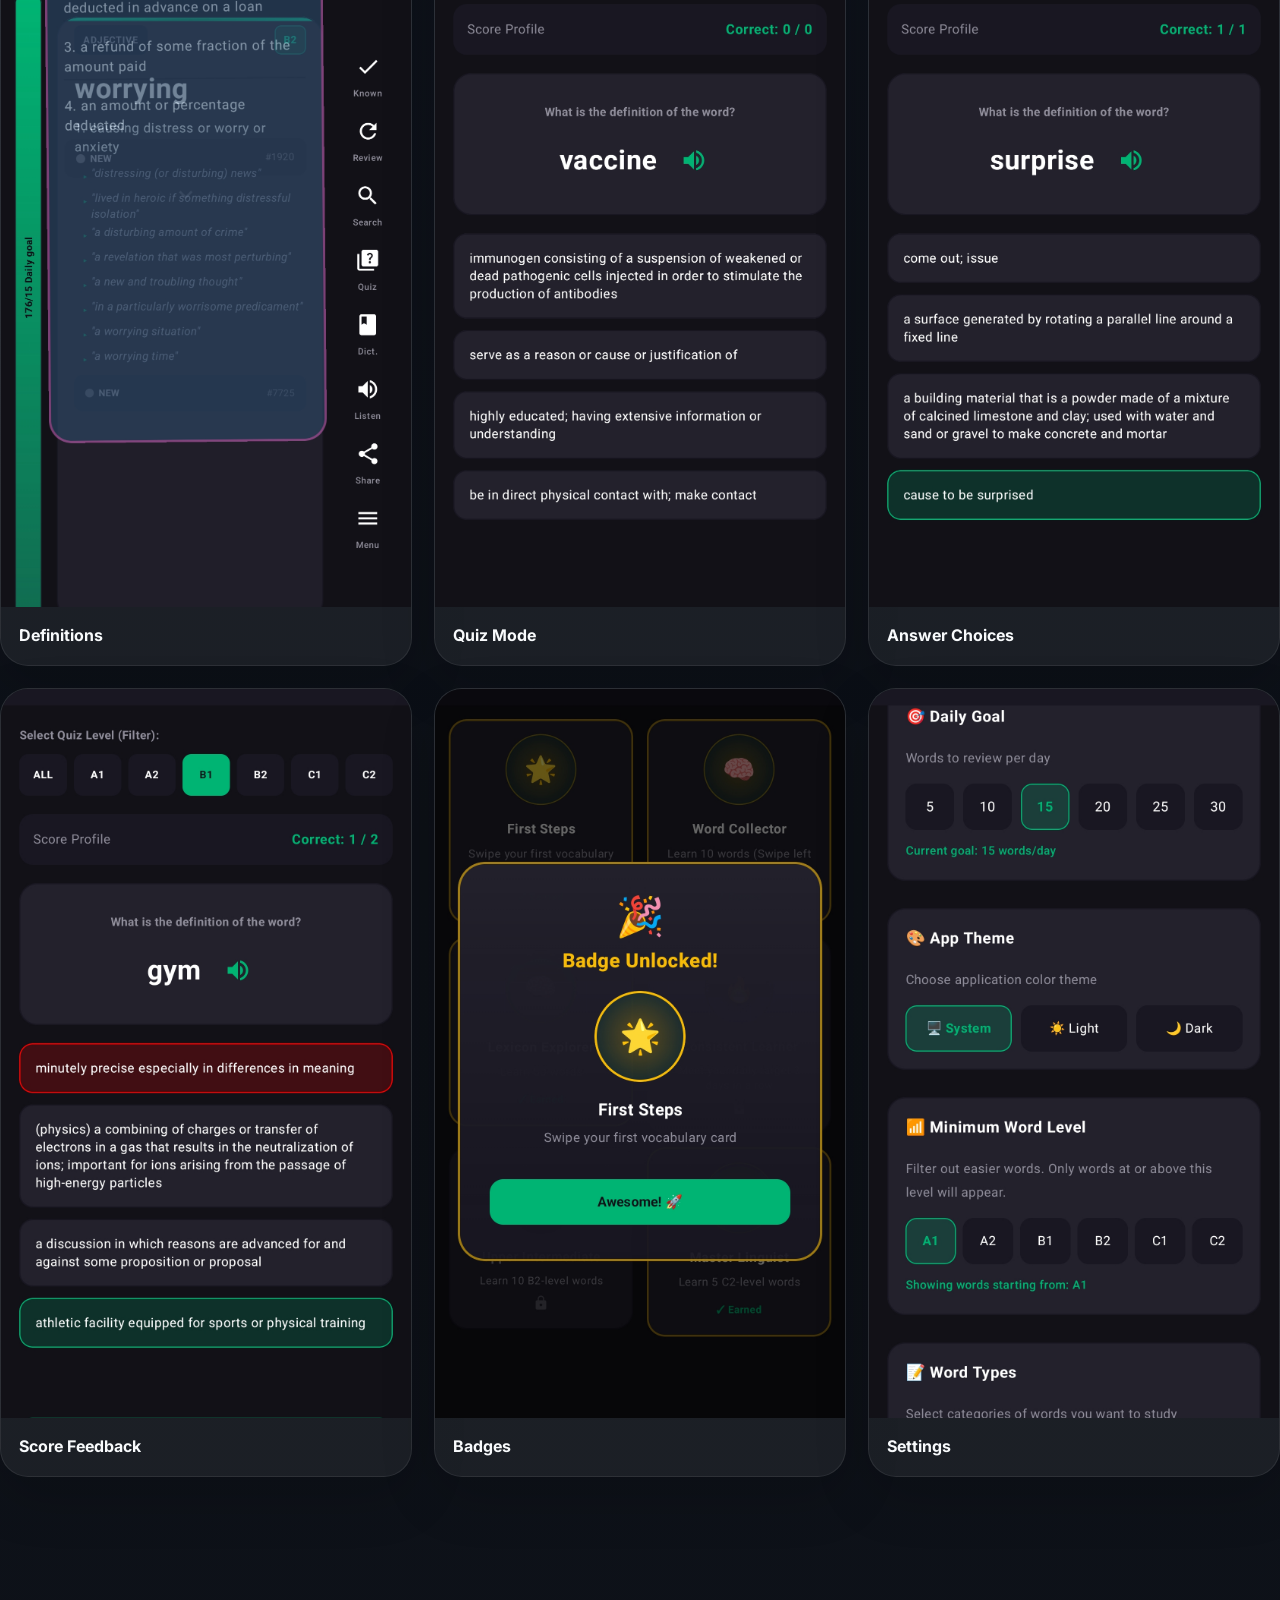
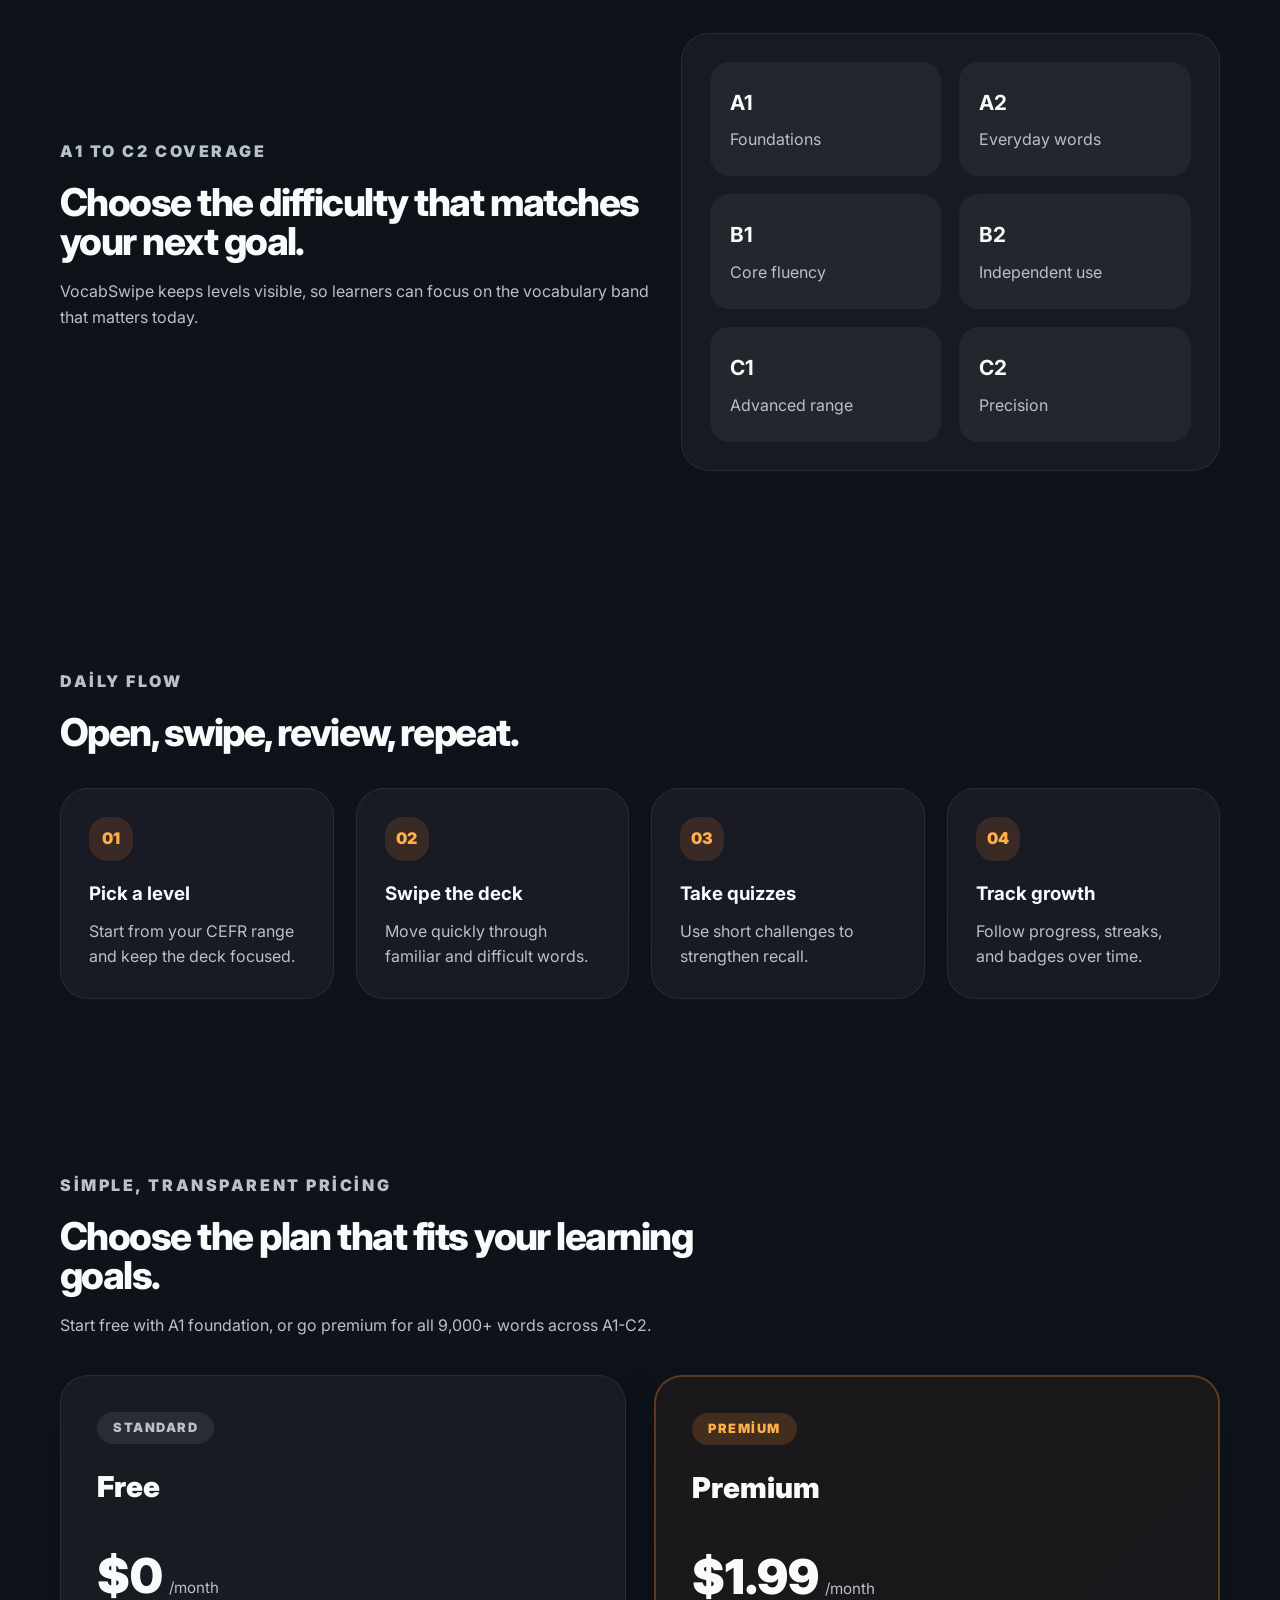
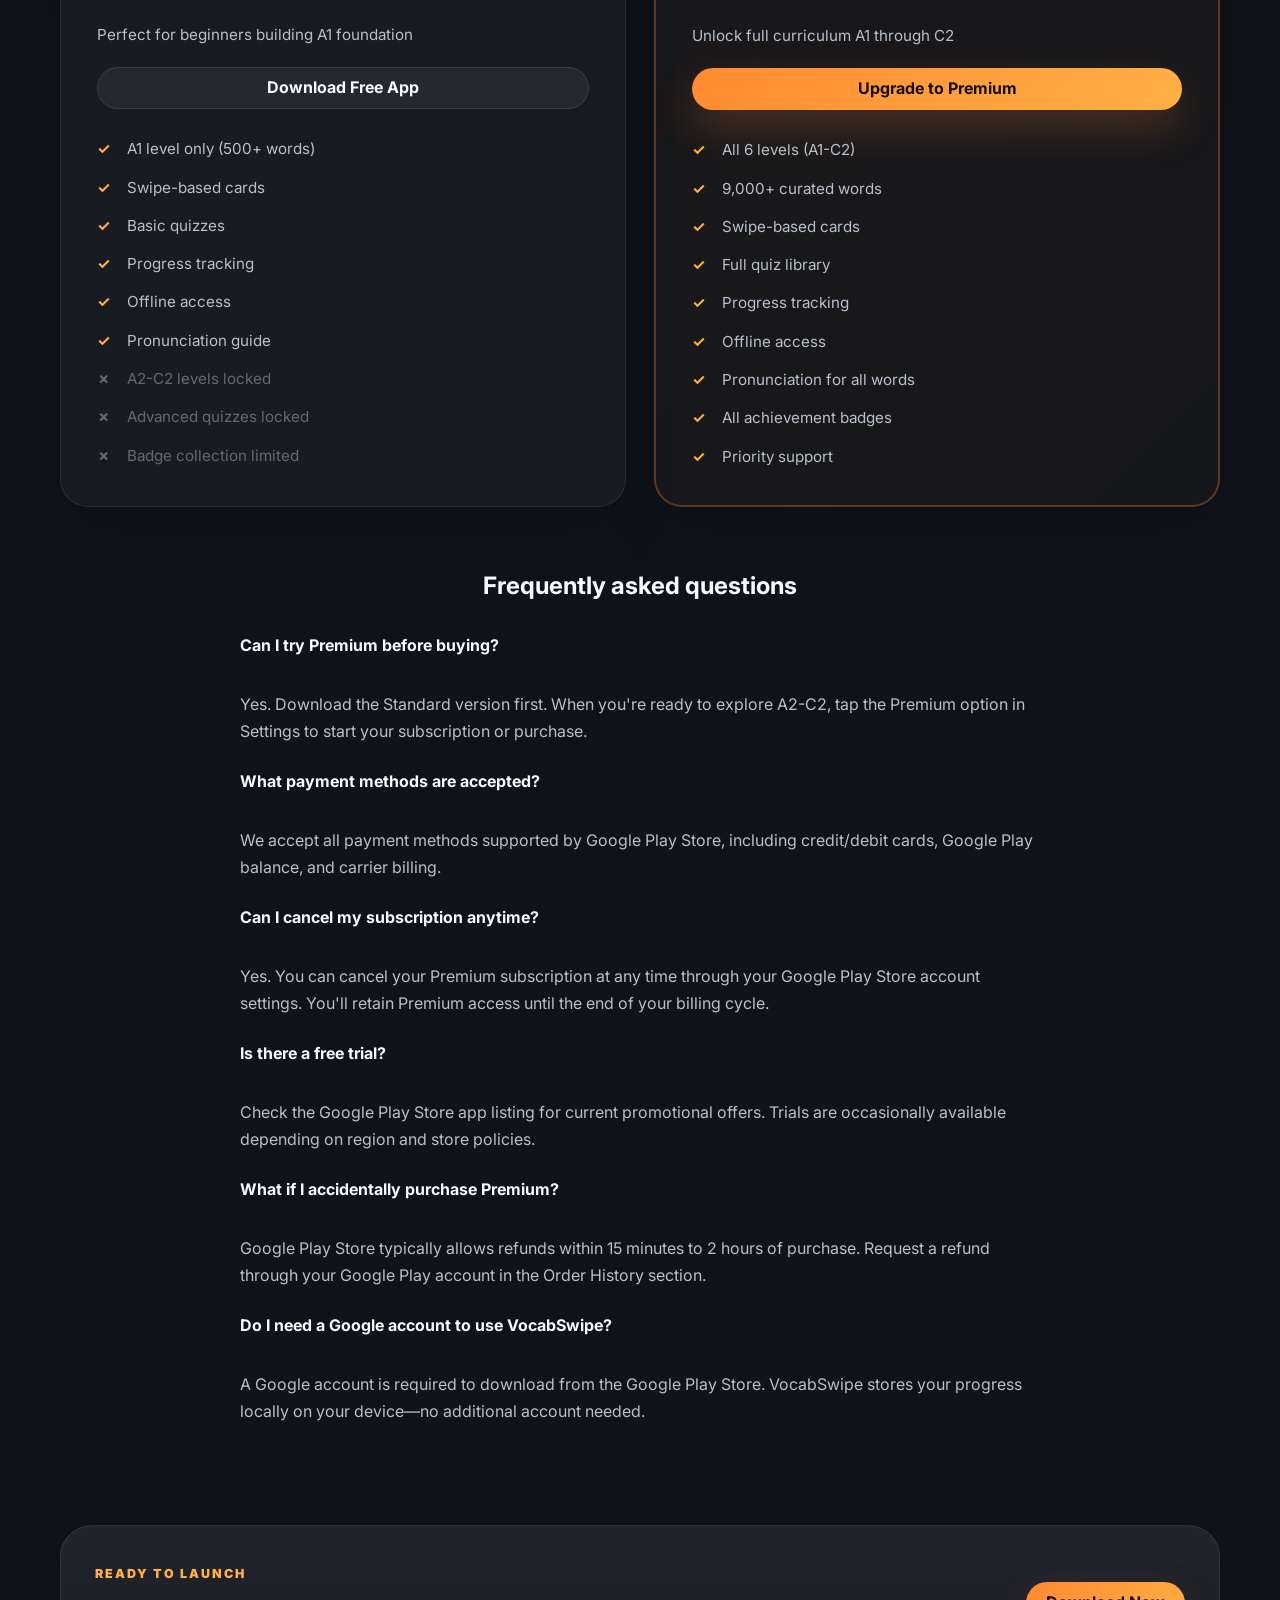
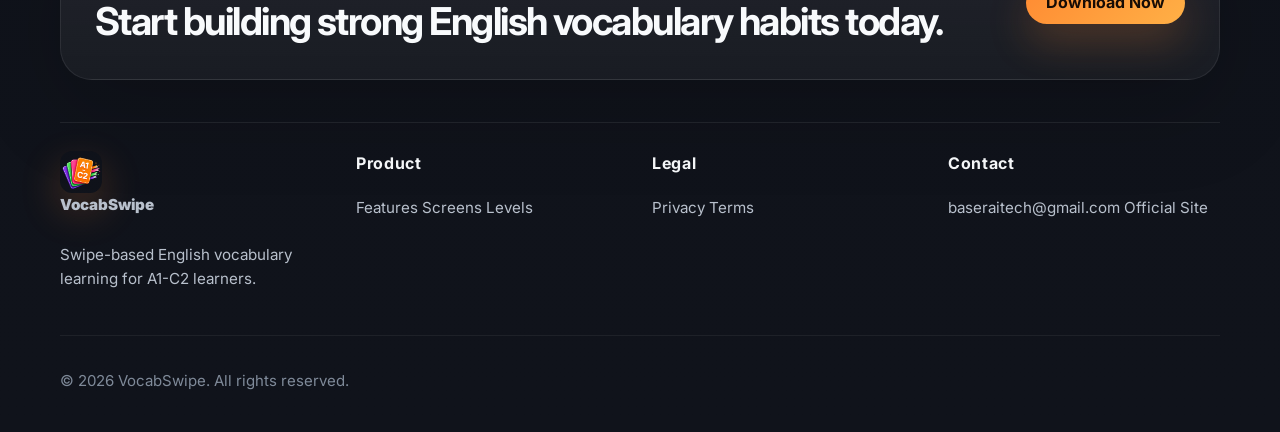
==== commit e30e066c: "Update index.html" ====
--- a/index.html
+++ b/index.html
@@ -253,7 +253,7 @@
           <article class="pricing-card premium reveal">
             <div class="pricing-badge premium-badge">Premium</div>
             <h3>Premium</h3>
-            <p class="price-tag"><strong>$4.99</strong><span>/month</span></p>
+            <p class="price-tag"><strong>$1.99</strong><span>/month</span></p>
             <p class="pricing-description">Unlock full curriculum A1 through C2</p>
             <a class="btn btn-primary" href="https://play.google.com/apps/testing/com.baser.vocabswipe">Upgrade to Premium</a>
             <ul class="pricing-features">
